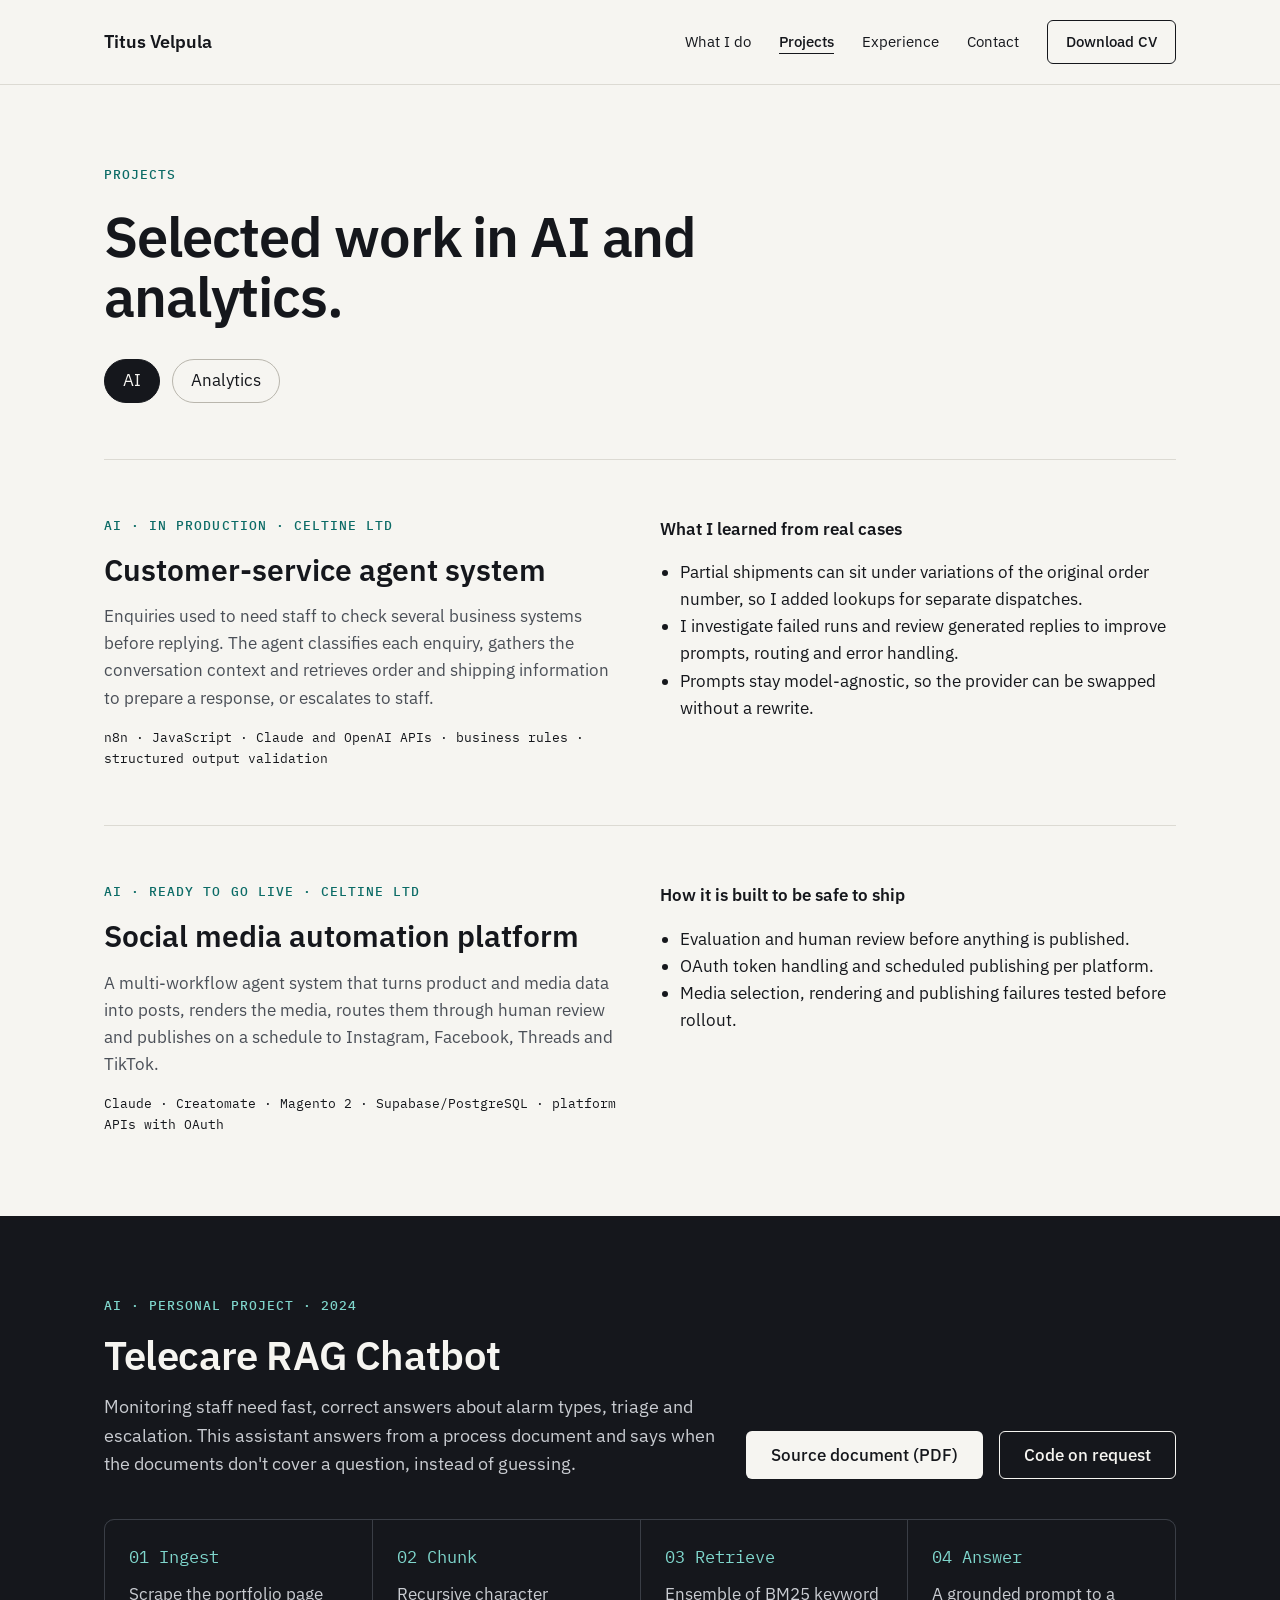
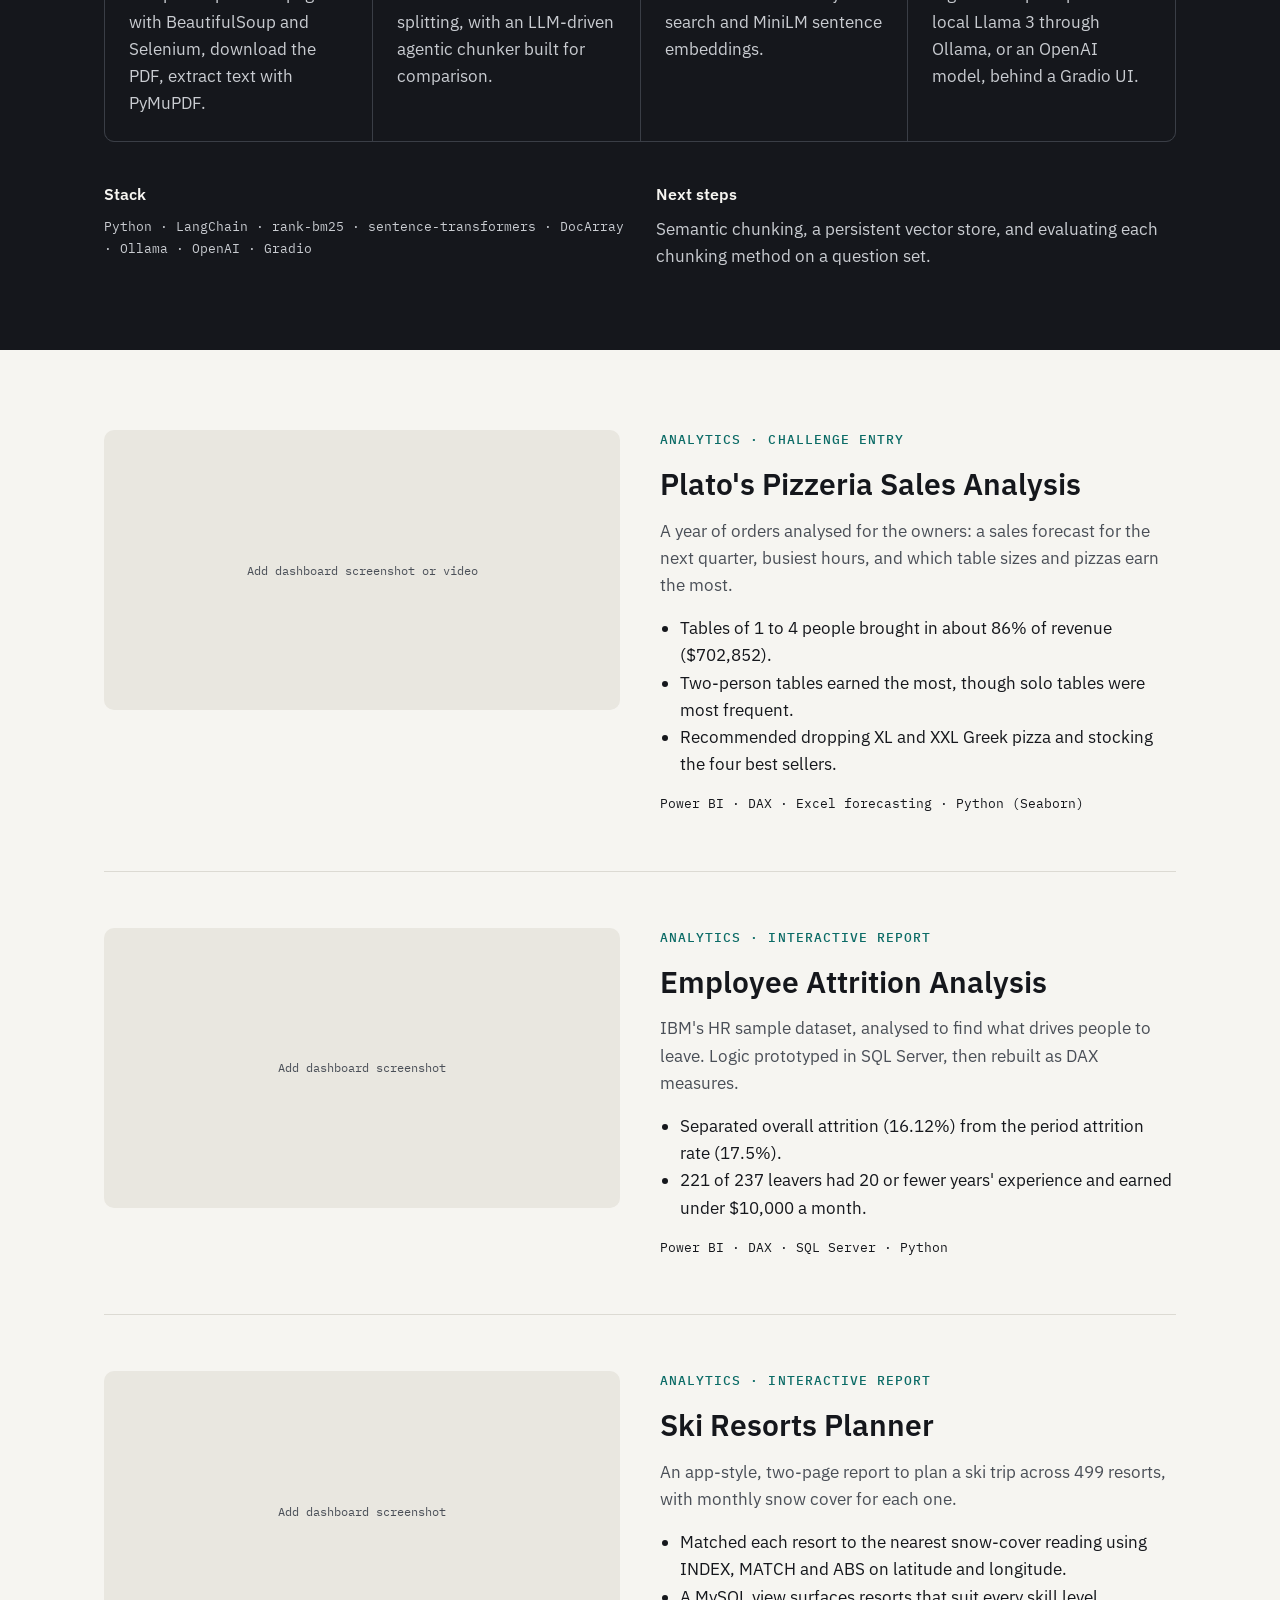
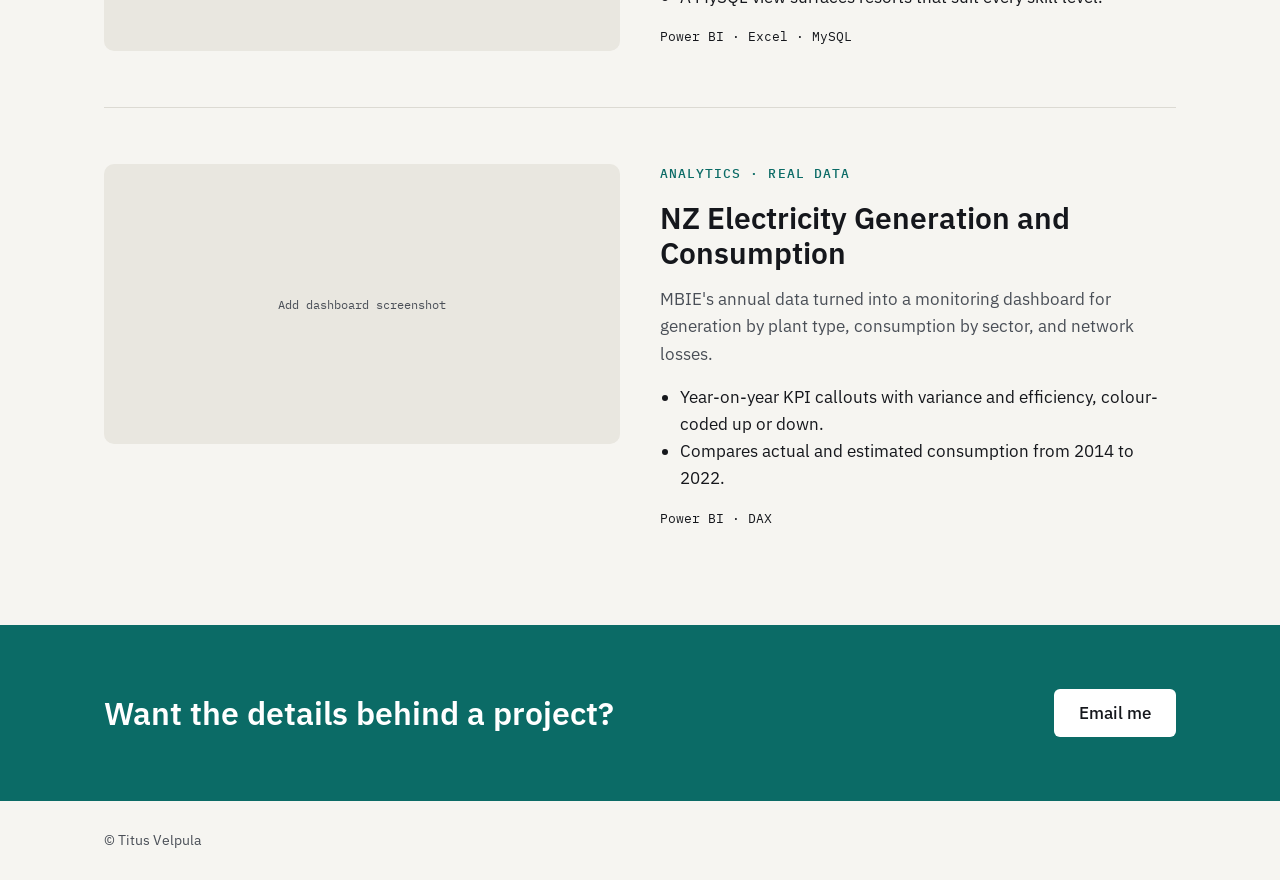
==== projects.html @ a15e0f1b "Initial portfolio site" ====
<!doctype html>
<html lang="en">
<head>
  <meta charset="utf-8">
  <meta name="viewport" content="width=device-width, initial-scale=1">
  <title>Projects | Titus Velpula</title>
  <meta name="description" content="AI agents, automation and analytics projects by Titus Velpula.">
  <link rel="preconnect" href="https://fonts.googleapis.com">
  <link rel="preconnect" href="https://fonts.gstatic.com" crossorigin>
  <link href="https://fonts.googleapis.com/css2?family=IBM+Plex+Mono:wght@400;500&family=IBM+Plex+Sans:wght@400;500;600&display=swap" rel="stylesheet">
  <link rel="stylesheet" href="styles.css">
</head>
<body>

<header class="site-header">
  <nav class="container nav" aria-label="Main">
    <a class="brand" href="index.html">Titus Velpula</a>
    <div class="nav-links">
      <a href="index.html#work">What I do</a>
      <a href="projects.html" aria-current="page">Projects</a>
      <a href="index.html#experience">Experience</a>
      <a href="index.html#contact">Contact</a>
      <a class="btn btn-outline btn-sm" href="assets/Titus_Velpula_CV.pdf">Download CV</a>
    </div>
  </nav>
</header>

<main>

  <section class="container" style="padding-top:80px; padding-bottom:56px">
    <p class="label" style="margin-bottom:20px">Projects</p>
    <h1 style="max-width:820px; font-size:clamp(34px,5vw,56px); line-height:1.08; font-weight:600; letter-spacing:-0.02em">Selected work in AI and analytics.</h1>
    <div class="btn-row" style="margin-top:32px; gap:12px">
      <a class="pill pill-active" href="#ai">AI</a>
      <a class="pill" href="#analytics">Analytics</a>
    </div>
  </section>

  <!-- ===================== AI: PRODUCTION WORK ===================== -->
  <section id="ai" class="container" aria-label="Production AI work" style="padding-bottom:24px">

    <article class="project" aria-labelledby="cs-h">
      <div>
        <p class="label">AI · In production · Celtine Ltd</p>
        <h2 id="cs-h">Customer-service agent system</h2>
        <p class="muted">Enquiries used to need staff to check several business systems before replying. The agent classifies each enquiry, gathers the conversation context and retrieves order and shipping information to prepare a response, or escalates to staff.</p>
        <p class="stack">n8n · JavaScript · Claude and OpenAI APIs · business rules · structured output validation</p>
      </div>
      <div>
        <h3>What I learned from real cases</h3>
        <ul>
          <li>Partial shipments can sit under variations of the original order number, so I added lookups for separate dispatches.</li>
          <li>I investigate failed runs and review generated replies to improve prompts, routing and error handling.</li>
          <li>Prompts stay model-agnostic, so the provider can be swapped without a rewrite.</li>
        </ul>
      </div>
    </article>

    <article class="project" aria-labelledby="sm-h">
      <div>
        <p class="label">AI · Ready to go live · Celtine Ltd</p>
        <h2 id="sm-h">Social media automation platform</h2>
        <p class="muted">A multi-workflow agent system that turns product and media data into posts, renders the media, routes them through human review and publishes on a schedule to Instagram, Facebook, Threads and TikTok.</p>
        <p class="stack">Claude · Creatomate · Magento 2 · Supabase/PostgreSQL · platform APIs with OAuth</p>
      </div>
      <div>
        <h3>How it is built to be safe to ship</h3>
        <ul>
          <li>Evaluation and human review before anything is published.</li>
          <li>OAuth token handling and scheduled publishing per platform.</li>
          <li>Media selection, rendering and publishing failures tested before rollout.</li>
        </ul>
      </div>
    </article>
  </section>

  <!-- ===================== AI: RAG PROJECT ===================== -->
  <article id="rag" class="dark" aria-labelledby="rag-h">
    <div class="container section" style="display:flex; flex-direction:column; gap:40px">
      <div style="display:flex; flex-wrap:wrap; justify-content:space-between; align-items:flex-end; gap:24px">
        <div style="flex:1 1 520px; display:flex; flex-direction:column; gap:16px">
          <p class="label">AI · Personal project · 2024</p>
          <h2 id="rag-h" class="h-feature">Telecare RAG Chatbot</h2>
          <p class="lead on-dark-muted">Monitoring staff need fast, correct answers about alarm types, triage and escalation. This assistant answers from a process document and says when the documents don't cover a question, instead of guessing.</p>
        </div>
        <div class="btn-row">
          <a class="btn btn-light" href="https://44bf2b2e-27cf-4b6c-a091-521d38f78934.filesusr.com/ugd/843874_a19e621e56dc4ee3913376821c4a8ec8.pdf">Source document (PDF)</a>
          <a class="btn btn-outline" style="border-color:var(--bg); color:var(--bg)" href="mailto:titusdinkar@gmail.com?subject=RAG%20chatbot%20code">Code on request</a>
        </div>
      </div>
      <div class="step-grid">
        <div><span class="step-num">01 Ingest</span><span class="on-dark-muted">Scrape the portfolio page with BeautifulSoup and Selenium, download the PDF, extract text with PyMuPDF.</span></div>
        <div><span class="step-num">02 Chunk</span><span class="on-dark-muted">Recursive character splitting, with an LLM-driven agentic chunker built for comparison.</span></div>
        <div><span class="step-num">03 Retrieve</span><span class="on-dark-muted">Ensemble of BM25 keyword search and MiniLM sentence embeddings.</span></div>
        <div><span class="step-num">04 Answer</span><span class="on-dark-muted">A grounded prompt to a local Llama 3 through Ollama, or an OpenAI model, behind a Gradio UI.</span></div>
      </div>
      <div style="display:flex; flex-wrap:wrap; gap:32px">
        <div style="flex:1 1 320px; display:flex; flex-direction:column; gap:8px">
          <h3 style="font-size:16px; font-weight:600">Stack</h3>
          <p class="stack on-dark-muted" style="line-height:1.7">Python · LangChain · rank-bm25 · sentence-transformers · DocArray · Ollama · OpenAI · Gradio</p>
        </div>
        <div style="flex:1 1 320px; display:flex; flex-direction:column; gap:8px">
          <h3 style="font-size:16px; font-weight:600">Next steps</h3>
          <p class="on-dark-muted">Semantic chunking, a persistent vector store, and evaluating each chunking method on a question set.</p>
        </div>
      </div>
    </div>
  </article>

  <!-- ===================== ANALYTICS ===================== -->
  <!-- EDIT: to add a screenshot, replace <div class="shot placeholder">...</div> with
       <img class="shot" src="assets/pizza.png" alt="Pizza sales dashboard">
       To add a report link, uncomment the "View report" line and paste the link. -->
  <section id="analytics" class="container" aria-label="Analytics projects" style="padding-top:24px; padding-bottom:40px">

    <article id="pizza" class="project" style="border-top:0" aria-labelledby="pizza-h">
      <div><div class="shot placeholder">Add dashboard screenshot or video</div></div>
      <div>
        <p class="label">Analytics · Challenge entry</p>
        <h2 id="pizza-h">Plato's Pizzeria Sales Analysis</h2>
        <p class="muted">A year of orders analysed for the owners: a sales forecast for the next quarter, busiest hours, and which table sizes and pizzas earn the most.</p>
        <ul>
          <li>Tables of 1 to 4 people brought in about 86% of revenue ($702,852).</li>
          <li>Two-person tables earned the most, though solo tables were most frequent.</li>
          <li>Recommended dropping XL and XXL Greek pizza and stocking the four best sellers.</li>
        </ul>
        <p class="stack">Power BI · DAX · Excel forecasting · Python (Seaborn)</p>
        <!-- <a href="PASTE-REPORT-LINK" style="font-weight:500">View report</a> -->
      </div>
    </article>

    <article id="attrition" class="project" aria-labelledby="hr-h">
      <div><div class="shot placeholder">Add dashboard screenshot</div></div>
      <div>
        <p class="label">Analytics · Interactive report</p>
        <h2 id="hr-h">Employee Attrition Analysis</h2>
        <p class="muted">IBM's HR sample dataset, analysed to find what drives people to leave. Logic prototyped in SQL Server, then rebuilt as DAX measures.</p>
        <ul>
          <li>Separated overall attrition (16.12%) from the period attrition rate (17.5%).</li>
          <li>221 of 237 leavers had 20 or fewer years' experience and earned under $10,000 a month.</li>
        </ul>
        <p class="stack">Power BI · DAX · SQL Server · Python</p>
        <!-- <a href="PASTE-REPORT-LINK" style="font-weight:500">View report</a> -->
      </div>
    </article>

    <article id="ski" class="project" aria-labelledby="ski-h">
      <div><div class="shot placeholder">Add dashboard screenshot</div></div>
      <div>
        <p class="label">Analytics · Interactive report</p>
        <h2 id="ski-h">Ski Resorts Planner</h2>
        <p class="muted">An app-style, two-page report to plan a ski trip across 499 resorts, with monthly snow cover for each one.</p>
        <ul>
          <li>Matched each resort to the nearest snow-cover reading using INDEX, MATCH and ABS on latitude and longitude.</li>
          <li>A MySQL view surfaces resorts that suit every skill level.</li>
        </ul>
        <p class="stack">Power BI · Excel · MySQL</p>
        <!-- <a href="PASTE-REPORT-LINK" style="font-weight:500">View report</a> -->
      </div>
    </article>

    <article id="electricity" class="project" aria-labelledby="elec-h">
      <div><div class="shot placeholder">Add dashboard screenshot</div></div>
      <div>
        <p class="label">Analytics · Real data</p>
        <h2 id="elec-h">NZ Electricity Generation and Consumption</h2>
        <p class="muted">MBIE's annual data turned into a monitoring dashboard for generation by plant type, consumption by sector, and network losses.</p>
        <ul>
          <li>Year-on-year KPI callouts with variance and efficiency, colour-coded up or down.</li>
          <li>Compares actual and estimated consumption from 2014 to 2022.</li>
        </ul>
        <p class="stack">Power BI · DAX</p>
        <!-- <a href="PASTE-REPORT-LINK" style="font-weight:500">View report</a> -->
      </div>
    </article>
  </section>

  <section class="accent-band" aria-labelledby="cta-h">
    <div class="container" style="padding-top:64px; padding-bottom:64px; display:flex; flex-wrap:wrap; align-items:center; justify-content:space-between; gap:24px">
      <h2 id="cta-h" style="font-size:32px; font-weight:600; line-height:1.2">Want the details behind a project?</h2>
      <a class="btn" style="background:#FFFFFF; color:var(--ink)" href="mailto:titusdinkar@gmail.com">Email me</a>
    </div>
  </section>

</main>

<footer class="container site-footer">© Titus Velpula</footer>

</body>
</html>
---- styles.css ----
/* ==========================================================
   Site styles. Change colours and fonts here and every page
   picks them up.
   ========================================================== */
:root {
  --bg: #F6F5F1;          /* page background */
  --ink: #15171C;         /* main text, dark band */
  --muted: #4A4F57;       /* secondary text */
  --line: #DCDAD3;        /* dividers and borders */
  --soft: #E9E7E0;        /* image placeholders */
  --card: #FFFFFF;        /* card background */
  --accent: #0B6B66;      /* labels, links, contact band */
  --accent-hover: #084D49;
  --on-dark-muted: #C9CCD1;
  --on-dark-line: #3A3E46;
  --on-dark-accent: #7FD6CC;
  --sans: 'IBM Plex Sans', system-ui, sans-serif;
  --mono: 'IBM Plex Mono', ui-monospace, monospace;
}

*, *::before, *::after { box-sizing: border-box; }
html { scroll-behavior: smooth; }
body {
  margin: 0;
  background: var(--bg);
  color: var(--ink);
  font-family: var(--sans);
  font-size: 17px;
  line-height: 1.6;
  -webkit-font-smoothing: antialiased;
}
img { max-width: 100%; display: block; }
a { color: var(--accent); }
a:hover { color: var(--accent-hover); }
h1, h2, h3, p, ul { margin: 0; }
:focus-visible { outline: 3px solid var(--accent); outline-offset: 3px; }

.container { max-width: 1120px; margin: 0 auto; padding: 0 24px; }
.section { padding-top: 80px; padding-bottom: 80px; }
.border-top { border-top: 1px solid var(--line); }

/* ---------- Small text styles ---------- */
.label {
  font-family: var(--mono);
  font-size: 13px;
  font-weight: 500;
  letter-spacing: 0.08em;
  text-transform: uppercase;
  color: var(--accent);
}
.label-muted { color: var(--muted); }
.stack { font-family: var(--mono); font-size: 13px; }
.muted { color: var(--muted); }

/* ---------- Header ---------- */
.site-header { border-bottom: 1px solid var(--line); }
.nav {
  display: flex; flex-wrap: wrap; align-items: center;
  justify-content: space-between; gap: 16px;
  padding-top: 20px; padding-bottom: 20px;
}
.brand { font-weight: 600; font-size: 18px; color: var(--ink); text-decoration: none; }
.nav-links { display: flex; flex-wrap: wrap; align-items: center; gap: 8px 28px; font-size: 15px; }
.nav-links a { color: var(--ink); text-decoration: none; }
.nav-links a:hover { text-decoration: underline; text-underline-offset: 6px; }
.nav-links a[aria-current="page"] { text-decoration: underline; text-underline-offset: 6px; font-weight: 500; }

/* ---------- Buttons ---------- */
.btn {
  display: inline-flex; align-items: center; min-height: 48px;
  padding: 0 24px; border-radius: 6px; font-weight: 500;
  text-decoration: none; border: 1.5px solid transparent;
}
.btn-sm { min-height: 44px; padding: 0 18px; }
.btn-dark { background: var(--ink); color: var(--bg); }
.btn-dark:hover { background: #2B2E35; color: var(--bg); }
.btn-outline { border-color: var(--ink); color: var(--ink); }
.btn-outline:hover { background: var(--ink); color: var(--bg); }
.btn-light { background: var(--bg); color: var(--ink); }
.btn-light:hover { background: #FFFFFF; color: var(--ink); }
.btn-row { display: flex; flex-wrap: wrap; gap: 16px; }

/* ---------- Hero ---------- */
.hero { padding: 96px 0 88px; }
.hero .label { margin-bottom: 24px; }
.hero h1 {
  max-width: 880px; font-size: clamp(38px, 6vw, 68px);
  line-height: 1.05; font-weight: 600; letter-spacing: -0.02em;
}
.hero-sub { margin-top: 28px; max-width: 680px; font-size: 20px; line-height: 1.55; color: var(--muted); }
.hero .btn-row { margin-top: 40px; }

/* ---------- Grids and cards ---------- */
.grid { display: grid; grid-template-columns: repeat(auto-fit, minmax(240px, 1fr)); gap: 24px; }
.grid-wide { grid-template-columns: repeat(auto-fit, minmax(260px, 1fr)); }
.grid-loose { gap: 40px 32px; }
.section-head {
  display: flex; flex-wrap: wrap; align-items: baseline;
  justify-content: space-between; gap: 16px; margin-bottom: 40px;
}
.h-section { font-size: 32px; font-weight: 600; letter-spacing: -0.01em; }
.card {
  background: var(--card); border: 1px solid var(--line); border-radius: 10px;
  padding: 24px; display: flex; flex-direction: column; gap: 10px;
}
.card h3 { font-size: 19px; font-weight: 600; }
.skill { display: flex; flex-direction: column; gap: 12px; }
.skill h3 { font-size: 20px; font-weight: 600; }

.project-card {
  display: flex; flex-direction: column; background: var(--card);
  border: 1px solid var(--line); border-radius: 10px; overflow: hidden;
  color: var(--ink); text-decoration: none;
}
.project-card:hover { border-color: var(--ink); color: var(--ink); }
.project-card .body { padding: 20px; display: flex; flex-direction: column; gap: 8px; }
.project-card h3 { font-size: 18px; font-weight: 600; }
.project-card p { font-size: 15px; line-height: 1.5; }

/* Grey box shown until you add a screenshot */
.placeholder {
  background: var(--soft); display: flex; align-items: center; justify-content: center;
  font-family: var(--mono); font-size: 12px; color: var(--muted); text-align: center; padding: 12px;
}
.thumb { height: 150px; width: 100%; object-fit: cover; }
.shot { height: 280px; border-radius: 10px; width: 100%; object-fit: cover; }

/* ---------- Dark band ---------- */
.dark { background: var(--ink); color: var(--bg); }
.dark .label { color: var(--on-dark-accent); }
.dark .on-dark-muted { color: var(--on-dark-muted); }
.dark a.link-accent { color: var(--on-dark-accent); }
.split { display: flex; flex-wrap: wrap; gap: 48px; align-items: center; }
.split > * { min-width: 0; }
.split-text { flex: 1 1 420px; display: flex; flex-direction: column; gap: 20px; }
.split-panel { flex: 1 1 380px; }
.h-feature { font-size: 40px; line-height: 1.1; font-weight: 600; letter-spacing: -0.01em; }
.lead { font-size: 18px; line-height: 1.6; }

.steps { border: 1px solid var(--on-dark-line); border-radius: 10px; overflow: hidden; }
.steps-title { padding: 14px 20px; border-bottom: 1px solid var(--on-dark-line); font-family: var(--mono); font-size: 13px; color: #9EA3AB; }
.step { padding: 16px 20px; border-bottom: 1px solid var(--on-dark-line); display: flex; gap: 16px; }
.step:last-child { border-bottom: 0; }
.step-num { font-family: var(--mono); color: var(--on-dark-accent); }

.step-grid {
  display: grid; grid-template-columns: repeat(auto-fit, minmax(220px, 1fr));
  gap: 1px; background: var(--on-dark-line); border: 1px solid var(--on-dark-line);
  border-radius: 10px; overflow: hidden;
}
.step-grid > div { background: var(--ink); padding: 24px; display: flex; flex-direction: column; gap: 10px; }

/* ---------- Experience ---------- */
.exp-layout { display: flex; flex-wrap: wrap; gap: 48px; }
.exp-layout > h2 { flex: 1 1 220px; }
.exp-list { flex: 999 1 560px; min-width: 0; display: flex; flex-direction: column; }
.job {
  display: flex; flex-wrap: wrap; justify-content: space-between;
  gap: 8px 24px; padding: 24px 0; border-top: 1px solid var(--line);
}
.job-main { flex: 1 1 360px; display: flex; flex-direction: column; gap: 6px; }
.job h3 { font-size: 19px; font-weight: 600; }
.job ul { margin-top: 6px; padding-left: 20px; }
.dates { font-family: var(--mono); font-size: 14px; color: var(--muted); }
.edu { padding-top: 24px; border-top: 1px solid var(--line); gap: 16px; }
.edu > div { display: flex; flex-direction: column; gap: 4px; }
.edu .label { font-size: 12px; color: var(--muted); }

/* ---------- Project write-ups ---------- */
.project { display: flex; flex-wrap: wrap; gap: 40px; padding: 56px 0; border-top: 1px solid var(--line); }
.project > div { flex: 1 1 400px; min-width: 0; display: flex; flex-direction: column; gap: 16px; }
.project h2 { font-size: 30px; font-weight: 600; line-height: 1.15; }
.project h3 { font-size: 17px; font-weight: 600; }
.project ul { padding-left: 20px; }
.pill {
  display: inline-flex; align-items: center; min-height: 44px; padding: 0 18px;
  border-radius: 999px; border: 1px solid #B9B6AD; color: var(--ink); text-decoration: none;
}
.pill-active { background: var(--ink); border-color: var(--ink); color: var(--bg); }
.pill:hover { border-color: var(--ink); color: var(--ink); }
.pill-active:hover { color: var(--bg); }

/* ---------- Contact band and footer ---------- */
.accent-band { background: var(--accent); color: #FFFFFF; }
.accent-band a { color: #FFFFFF; font-weight: 500; }
.contact { display: flex; flex-wrap: wrap; align-items: flex-end; justify-content: space-between; gap: 32px; }
.contact h2 { font-size: 44px; line-height: 1.1; font-weight: 600; letter-spacing: -0.01em; }
.contact-links { display: flex; flex-direction: column; gap: 12px; font-size: 17px; }
.site-footer { padding: 28px 24px; font-size: 14px; color: var(--muted); }

@media (max-width: 600px) {
  .section { padding-top: 56px; padding-bottom: 56px; }
  .hero { padding: 64px 0 56px; }
  .hero-sub, .lead { font-size: 17px; }
  .h-feature { font-size: 32px; }
  .contact h2 { font-size: 34px; }
  .h-section { font-size: 28px; }
  .project h2 { font-size: 26px; }
}
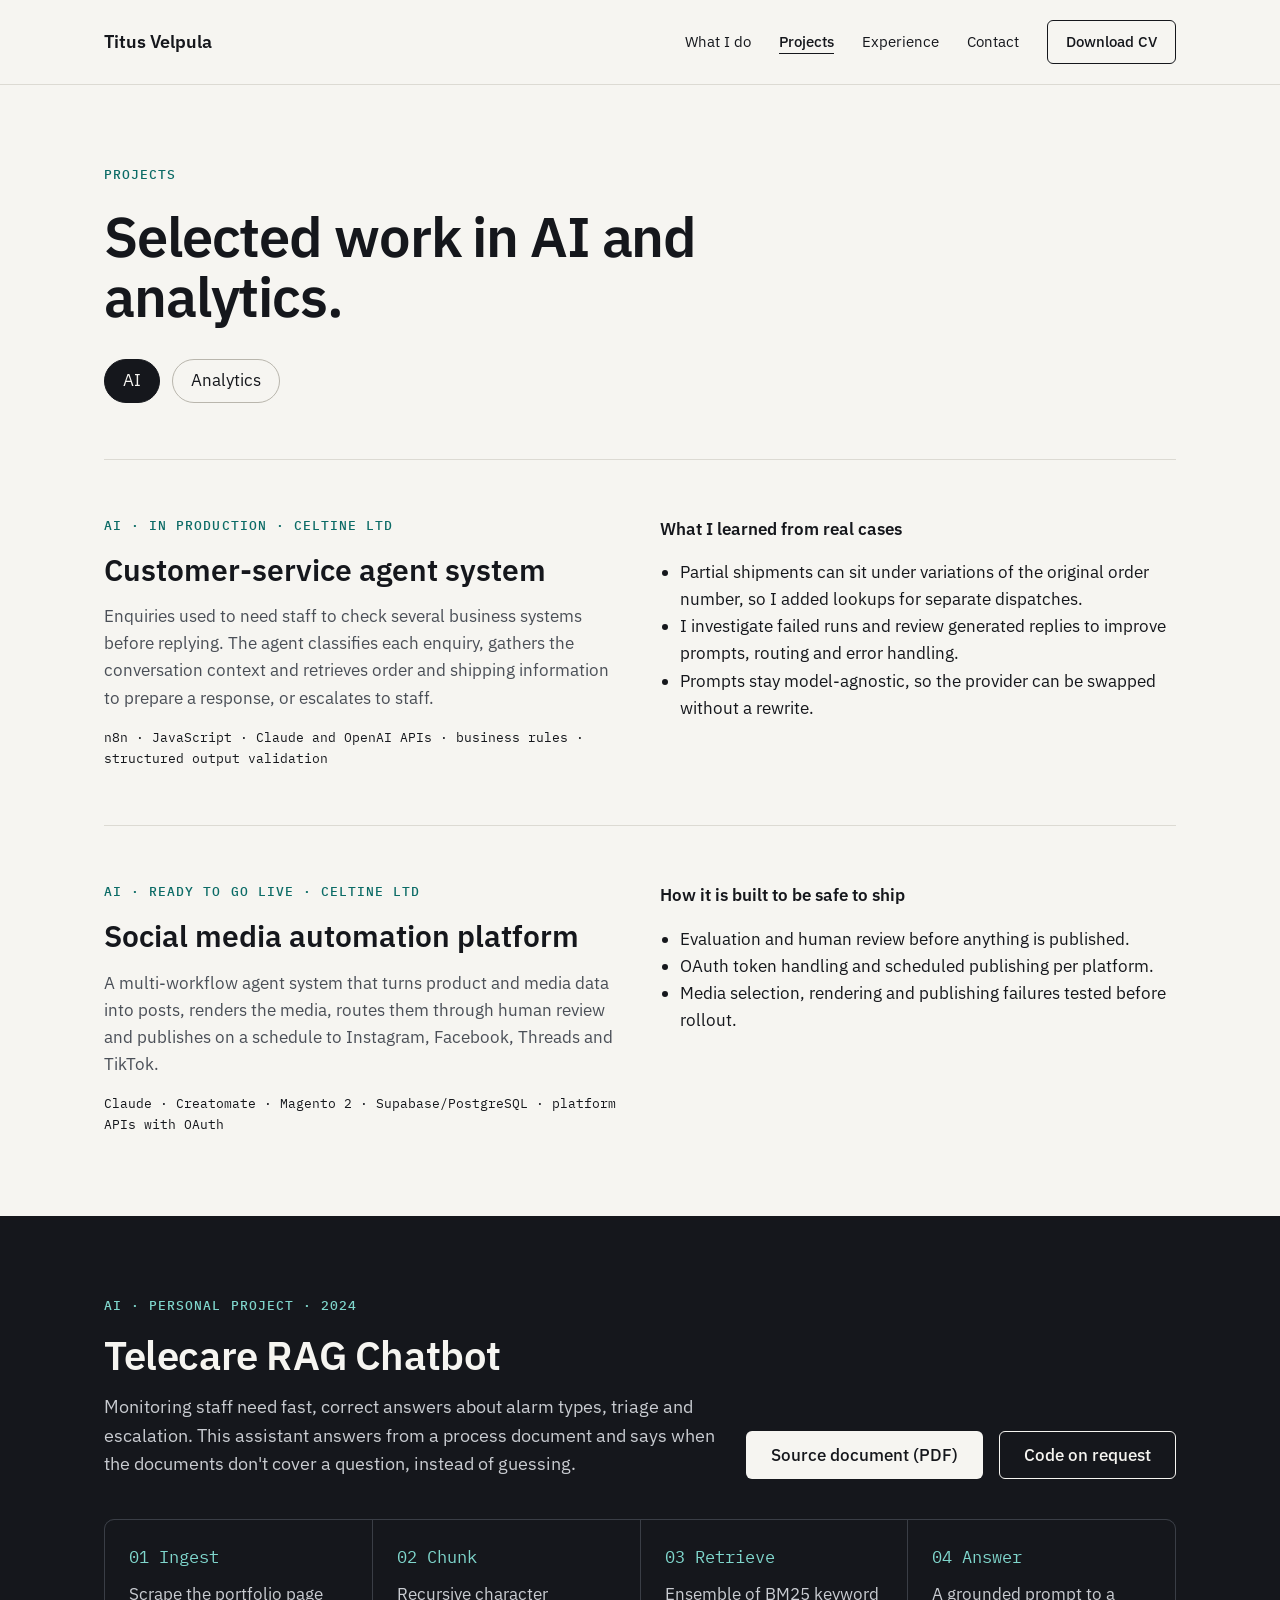
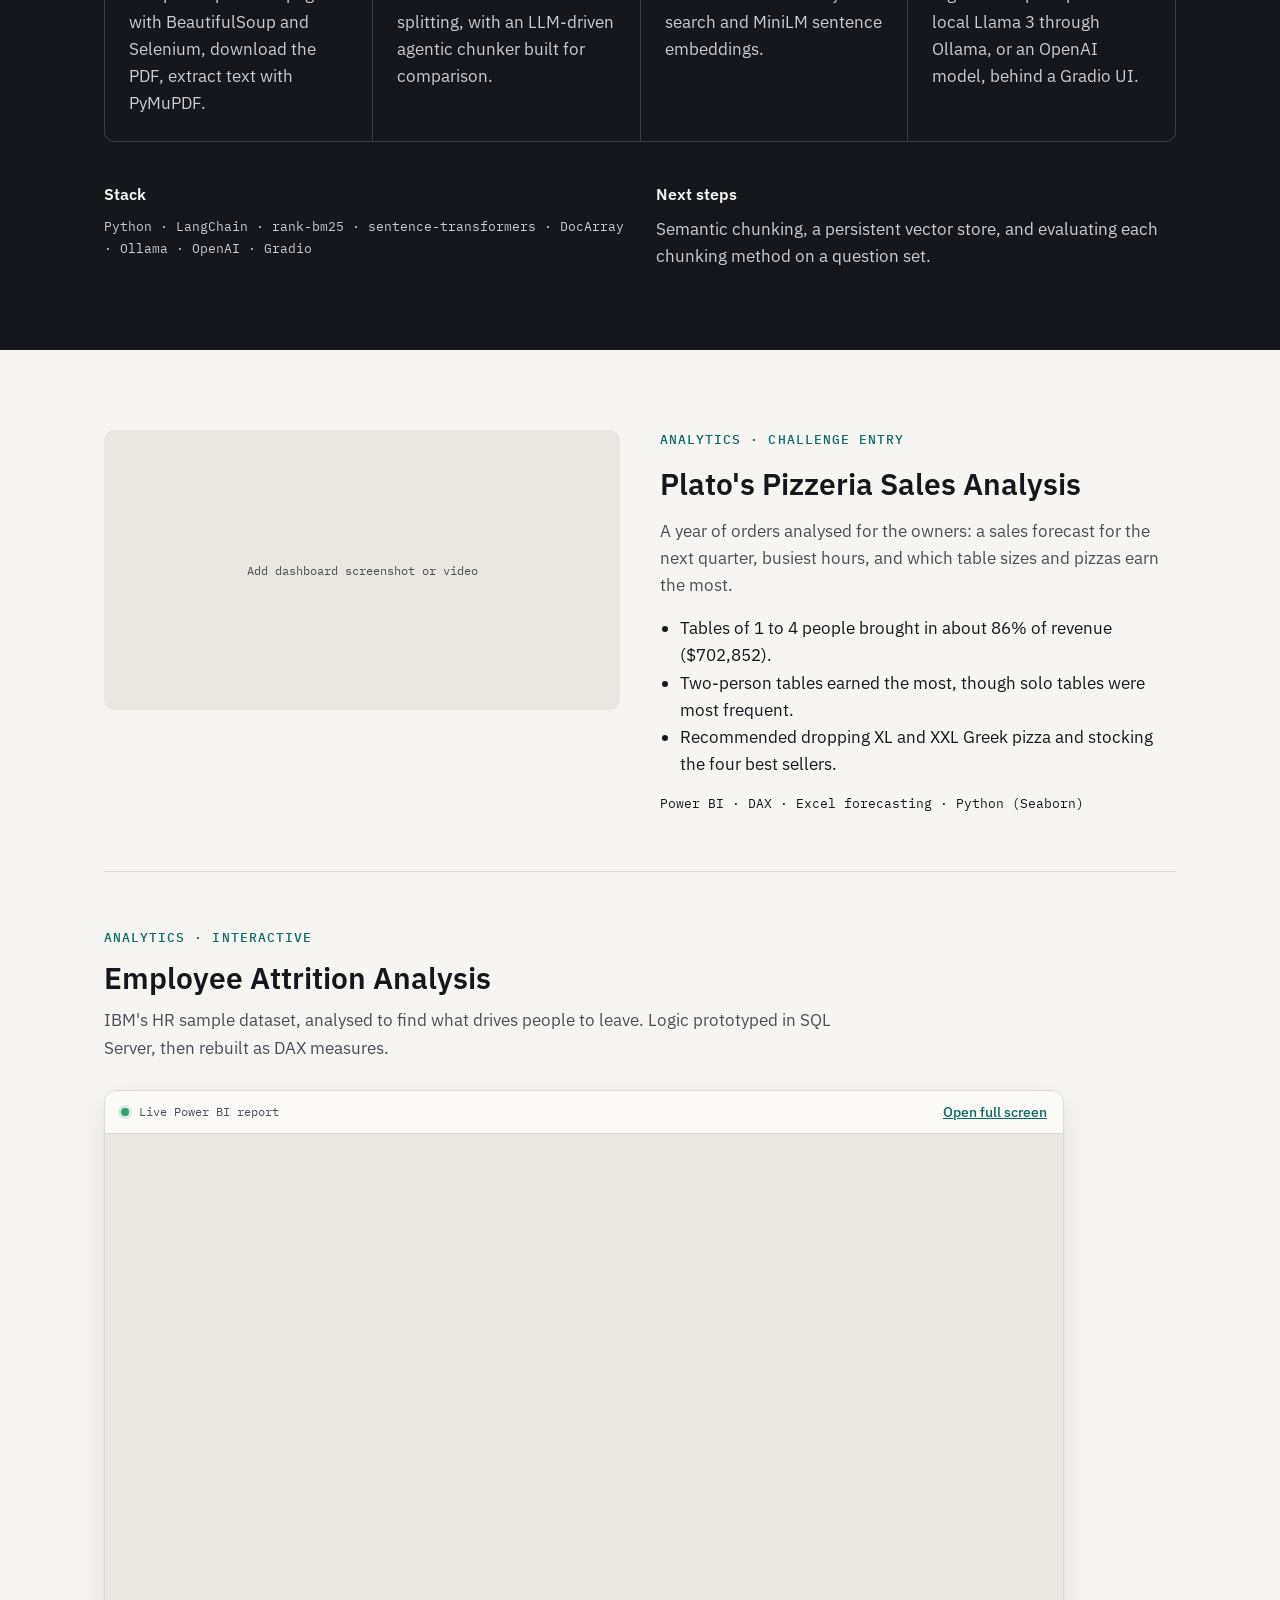
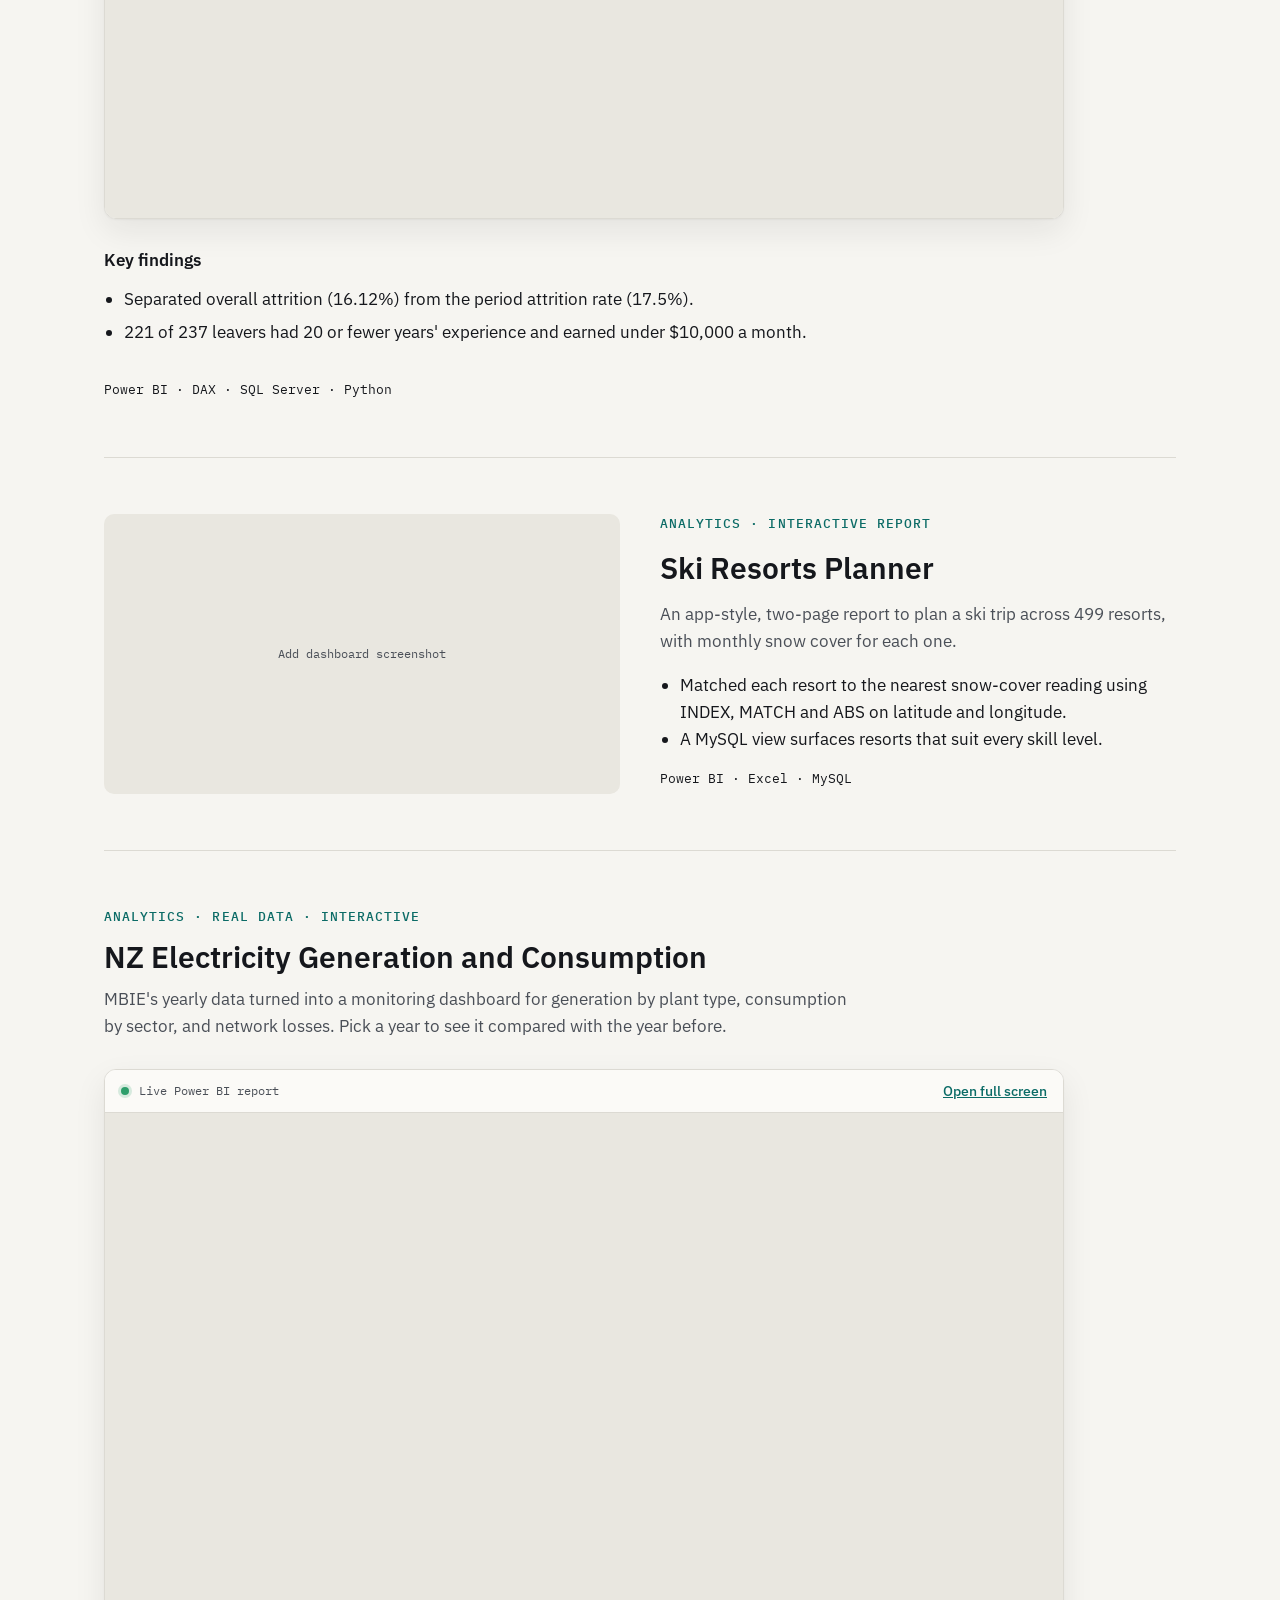
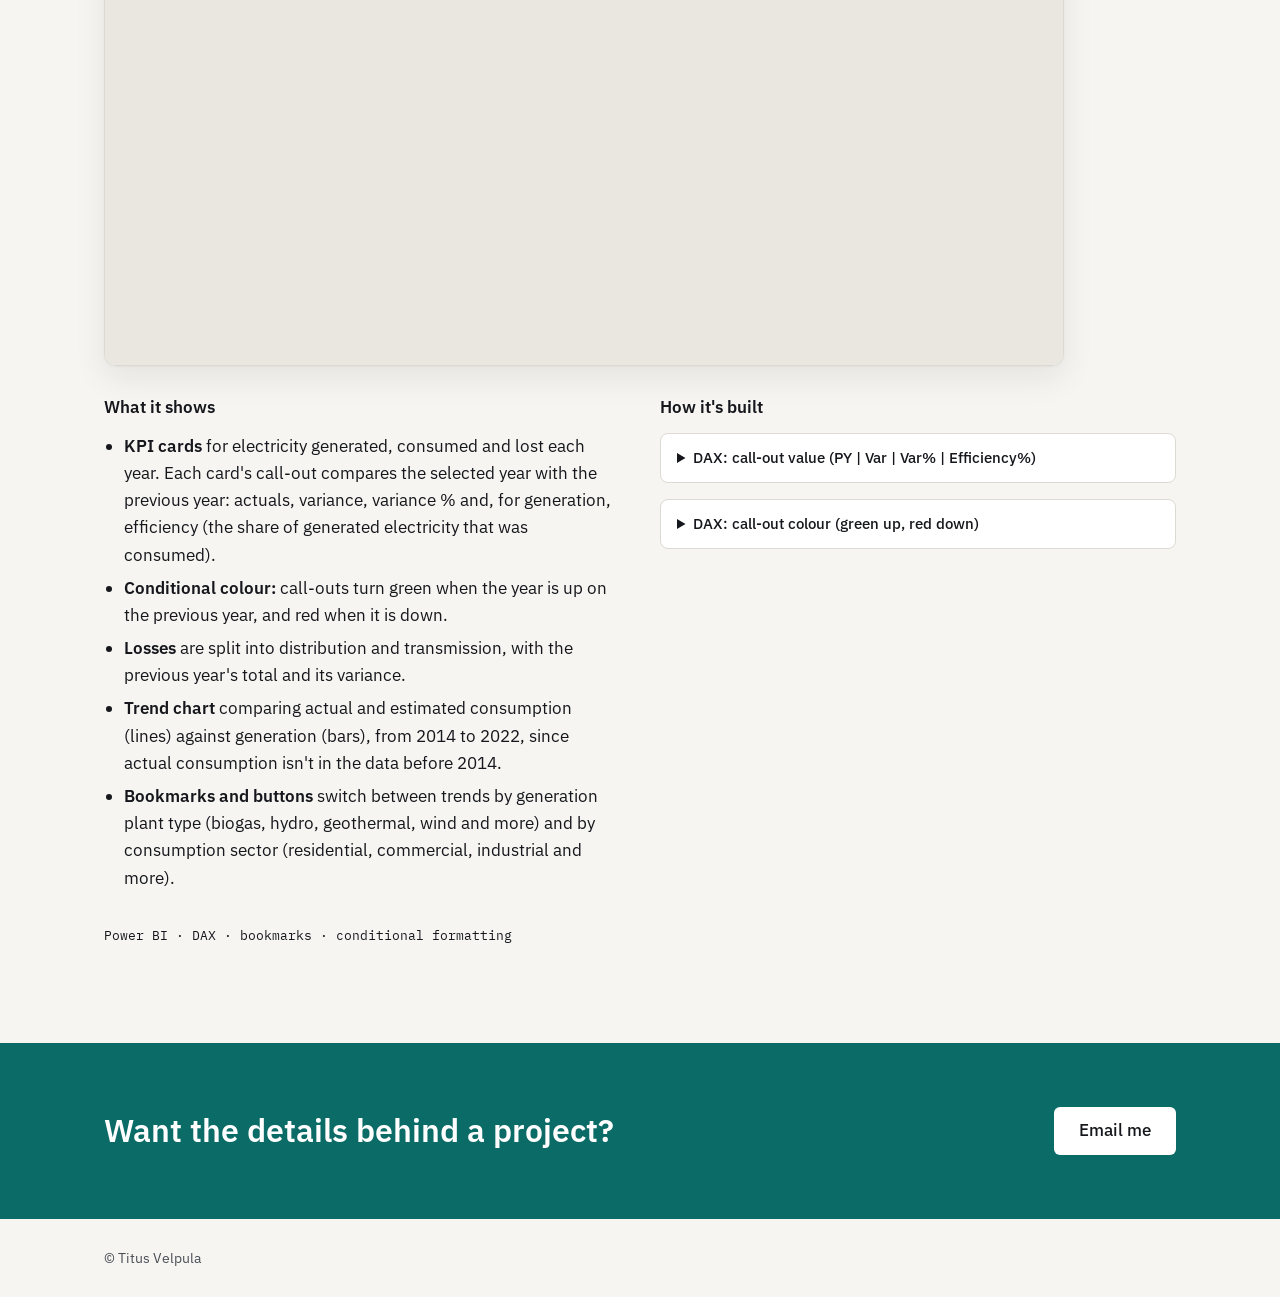
==== commit 68b9dc59: "Embed live electricity dashboard" ====
--- a/projects.html
+++ b/projects.html
@@ -129,18 +129,35 @@
       </div>
     </article>
 
-    <article id="attrition" class="project" aria-labelledby="hr-h">
-      <div><div class="shot placeholder">Add dashboard screenshot</div></div>
-      <div>
-        <p class="label">Analytics · Interactive report</p>
+    <article id="attrition" class="project-live" aria-labelledby="hr-h">
+      <div class="live-head">
+        <p class="label">Analytics · Interactive</p>
         <h2 id="hr-h">Employee Attrition Analysis</h2>
         <p class="muted">IBM's HR sample dataset, analysed to find what drives people to leave. Logic prototyped in SQL Server, then rebuilt as DAX measures.</p>
-        <ul>
-          <li>Separated overall attrition (16.12%) from the period attrition rate (17.5%).</li>
-          <li>221 of 237 leavers had 20 or fewer years' experience and earned under $10,000 a month.</li>
-        </ul>
-        <p class="stack">Power BI · DAX · SQL Server · Python</p>
-        <!-- <a href="PASTE-REPORT-LINK" style="font-weight:500">View report</a> -->
+      </div>
+
+      <div class="embed">
+        <div class="embed-bar">
+          <span class="embed-dot" aria-hidden="true"></span>
+          <span>Live Power BI report</span>
+          <a href="https://app.powerbi.com/view?r=eyJrIjoiYzljOGYwOTYtNDM2Yy00MzIwLWIzOWYtMWFjMzM3MjczYWNkIiwidCI6IjA2OGJkYmZkLWZjN2QtNDEyYS04OWFiLTNiNmY1OWVkMmQ4MSJ9&amp;pageName=ReportSection2e98980d72b06ca10860">Open full screen</a>
+        </div>
+        <div class="embed-frame" style="aspect-ratio: 930 / 663.5">
+          <iframe title="Employee attrition dashboard"
+            src="https://app.powerbi.com/view?r=eyJrIjoiYzljOGYwOTYtNDM2Yy00MzIwLWIzOWYtMWFjMzM3MjczYWNkIiwidCI6IjA2OGJkYmZkLWZjN2QtNDEyYS04OWFiLTNiNmY1OWVkMmQ4MSJ9&amp;pageName=ReportSection2e98980d72b06ca10860"
+            loading="lazy" allowfullscreen></iframe>
+        </div>
+      </div>
+
+      <div class="live-notes">
+        <div>
+          <h3>Key findings</h3>
+          <ul>
+            <li>Separated overall attrition (16.12%) from the period attrition rate (17.5%).</li>
+            <li>221 of 237 leavers had 20 or fewer years' experience and earned under $10,000 a month.</li>
+          </ul>
+          <p class="stack" style="margin-top:16px">Power BI · DAX · SQL Server · Python</p>
+        </div>
       </div>
     </article>
 
@@ -159,18 +176,78 @@
       </div>
     </article>
 
-    <article id="electricity" class="project" aria-labelledby="elec-h">
-      <div><div class="shot placeholder">Add dashboard screenshot</div></div>
-      <div>
-        <p class="label">Analytics · Real data</p>
+    <!-- A project with a live Power BI dashboard. To embed another report, copy this
+         whole <article> and change the text and the iframe's src link. -->
+    <article id="electricity" class="project-live" aria-labelledby="elec-h">
+      <div class="live-head">
+        <p class="label">Analytics · Real data · Interactive</p>
         <h2 id="elec-h">NZ Electricity Generation and Consumption</h2>
-        <p class="muted">MBIE's annual data turned into a monitoring dashboard for generation by plant type, consumption by sector, and network losses.</p>
-        <ul>
-          <li>Year-on-year KPI callouts with variance and efficiency, colour-coded up or down.</li>
-          <li>Compares actual and estimated consumption from 2014 to 2022.</li>
-        </ul>
-        <p class="stack">Power BI · DAX</p>
-        <!-- <a href="PASTE-REPORT-LINK" style="font-weight:500">View report</a> -->
+        <p class="muted">MBIE's yearly data turned into a monitoring dashboard for generation by plant type, consumption by sector, and network losses. Pick a year to see it compared with the year before.</p>
+      </div>
+
+      <div class="embed">
+        <div class="embed-bar">
+          <span class="embed-dot" aria-hidden="true"></span>
+          <span>Live Power BI report</span>
+          <a href="https://app.powerbi.com/view?r=eyJrIjoiYmI5NzdmODUtMDYyZS00NGNiLTk3OWItMjI4NDczMGIyNTM4IiwidCI6IjA2OGJkYmZkLWZjN2QtNDEyYS04OWFiLTNiNmY1OWVkMmQ4MSJ9">Open full screen</a>
+        </div>
+        <div class="embed-frame" style="aspect-ratio: 9 / 8">
+          <iframe title="NZ electricity generation and consumption dashboard"
+            src="https://app.powerbi.com/view?r=eyJrIjoiYmI5NzdmODUtMDYyZS00NGNiLTk3OWItMjI4NDczMGIyNTM4IiwidCI6IjA2OGJkYmZkLWZjN2QtNDEyYS04OWFiLTNiNmY1OWVkMmQ4MSJ9"
+            loading="lazy" allowfullscreen></iframe>
+        </div>
+      </div>
+
+      <div class="live-notes">
+        <div>
+          <h3>What it shows</h3>
+          <ul>
+            <li><b>KPI cards</b> for electricity generated, consumed and lost each year. Each card's call-out compares the selected year with the previous year: actuals, variance, variance % and, for generation, efficiency (the share of generated electricity that was consumed).</li>
+            <li><b>Conditional colour:</b> call-outs turn green when the year is up on the previous year, and red when it is down.</li>
+            <li><b>Losses</b> are split into distribution and transmission, with the previous year's total and its variance.</li>
+            <li><b>Trend chart</b> comparing actual and estimated consumption (lines) against generation (bars), from 2014 to 2022, since actual consumption isn't in the data before 2014.</li>
+            <li><b>Bookmarks and buttons</b> switch between trends by generation plant type (biogas, hydro, geothermal, wind and more) and by consumption sector (residential, commercial, industrial and more).</li>
+          </ul>
+          <p class="stack" style="margin-top:16px">Power BI · DAX · bookmarks · conditional formatting</p>
+        </div>
+        <div>
+          <h3>How it's built</h3>
+          <details>
+            <summary>DAX: call-out value (PY | Var | Var% | Efficiency%)</summary>
+<pre><code>PY Actuals | Var | Var% | Efficiency% (CY vs PY) =
+VAR PY = [Electricity Generated PY]
+VAR var_varie = [Electricity Varience]
+VAR var_perc = [Electricity Variance %]
+VAR var_effic = [Energy Efficiency]
+VAR symbol_pos = "↑"
+VAR symbol_neg = "↓"
+VAR Result =
+    SWITCH(TRUE(), var_varie &gt;= 0, symbol_pos, symbol_neg)
+    &amp; " " &amp;
+    IF(
+        ISBLANK(var_varie),
+        FORMAT(var_varie, "+#,0;-#,0;0"),
+        FORMAT(PY, "#,0") &amp; " | " &amp;
+        FORMAT(var_varie, "+#,0;-#,0;0") &amp; " | " &amp;
+        FORMAT(var_perc, "+0.0%;-0.0%;0%") &amp; " | " &amp;
+        FORMAT(var_effic, "#,0%")
+    )
+RETURN
+    Result</code></pre>
+          </details>
+          <details>
+            <summary>DAX: call-out colour (green up, red down)</summary>
+<pre><code>001. Electricity Generated KPI color (fx) =
+VAR var_nominal = [Electricity Varience]
+VAR result =
+    SWITCH(TRUE(),
+        var_nominal &gt;= 0, "#358686",
+        "#B24A4A"
+    )
+RETURN
+    result</code></pre>
+          </details>
+        </div>
       </div>
     </article>
   </section>
--- a/styles.css
+++ b/styles.css
@@ -162,9 +162,6 @@
 .job h3 { font-size: 19px; font-weight: 600; }
 .job ul { margin-top: 6px; padding-left: 20px; }
 .dates { font-family: var(--mono); font-size: 14px; color: var(--muted); }
-.edu { padding-top: 24px; border-top: 1px solid var(--line); gap: 16px; }
-.edu > div { display: flex; flex-direction: column; gap: 4px; }
-.edu .label { font-size: 12px; color: var(--muted); }
 
 /* ---------- Project write-ups ---------- */
 .project { display: flex; flex-wrap: wrap; gap: 40px; padding: 56px 0; border-top: 1px solid var(--line); }
@@ -180,6 +177,45 @@
 .pill:hover { border-color: var(--ink); color: var(--ink); }
 .pill-active:hover { color: var(--bg); }
 
+/* ---------- Live dashboard projects ---------- */
+.project-live { padding: 56px 0; border-top: 1px solid var(--line); display: flex; flex-direction: column; gap: 28px; }
+.live-head { max-width: 760px; display: flex; flex-direction: column; gap: 12px; }
+.live-head h2 { font-size: 30px; font-weight: 600; line-height: 1.15; }
+
+.embed {
+  max-width: 960px; width: 100%;
+  border: 1px solid var(--line); border-radius: 12px; overflow: hidden;
+  background: var(--card); box-shadow: 0 1px 2px rgba(21, 23, 28, 0.04), 0 12px 32px rgba(21, 23, 28, 0.08);
+}
+.embed-bar {
+  display: flex; align-items: center; gap: 10px; flex-wrap: wrap;
+  padding: 10px 16px; border-bottom: 1px solid var(--line);
+  font-family: var(--mono); font-size: 12px; color: var(--muted); background: #FBFAF7;
+}
+.embed-bar a { margin-left: auto; font-family: var(--sans); font-size: 14px; font-weight: 500; }
+.embed-dot { width: 8px; height: 8px; border-radius: 50%; background: #2E9E6B; box-shadow: 0 0 0 3px rgba(46, 158, 107, 0.18); }
+.embed-frame { width: 100%; background: var(--soft); }
+.embed-frame iframe { display: block; width: 100%; height: 100%; border: 0; }
+
+.live-notes { display: flex; flex-wrap: wrap; gap: 40px; }
+.live-notes > div { flex: 1 1 400px; min-width: 0; display: flex; flex-direction: column; gap: 12px; }
+.live-notes h3 { font-size: 17px; font-weight: 600; }
+.live-notes ul { padding-left: 20px; }
+.live-notes li { margin-bottom: 6px; }
+.live-notes b { font-weight: 600; }
+
+details { border: 1px solid var(--line); border-radius: 8px; background: var(--card); }
+details + details { margin-top: 4px; }
+summary {
+  cursor: pointer; padding: 12px 16px; font-size: 15px; font-weight: 500;
+  list-style-position: inside; min-height: 44px;
+}
+summary:hover { color: var(--accent); }
+details pre {
+  margin: 0; padding: 16px; overflow-x: auto; background: var(--ink); color: #E6E8EB;
+  border-radius: 0 0 8px 8px; font-family: var(--mono); font-size: 13px; line-height: 1.6;
+}
+
 /* ---------- Contact band and footer ---------- */
 .accent-band { background: var(--accent); color: #FFFFFF; }
 .accent-band a { color: #FFFFFF; font-weight: 500; }
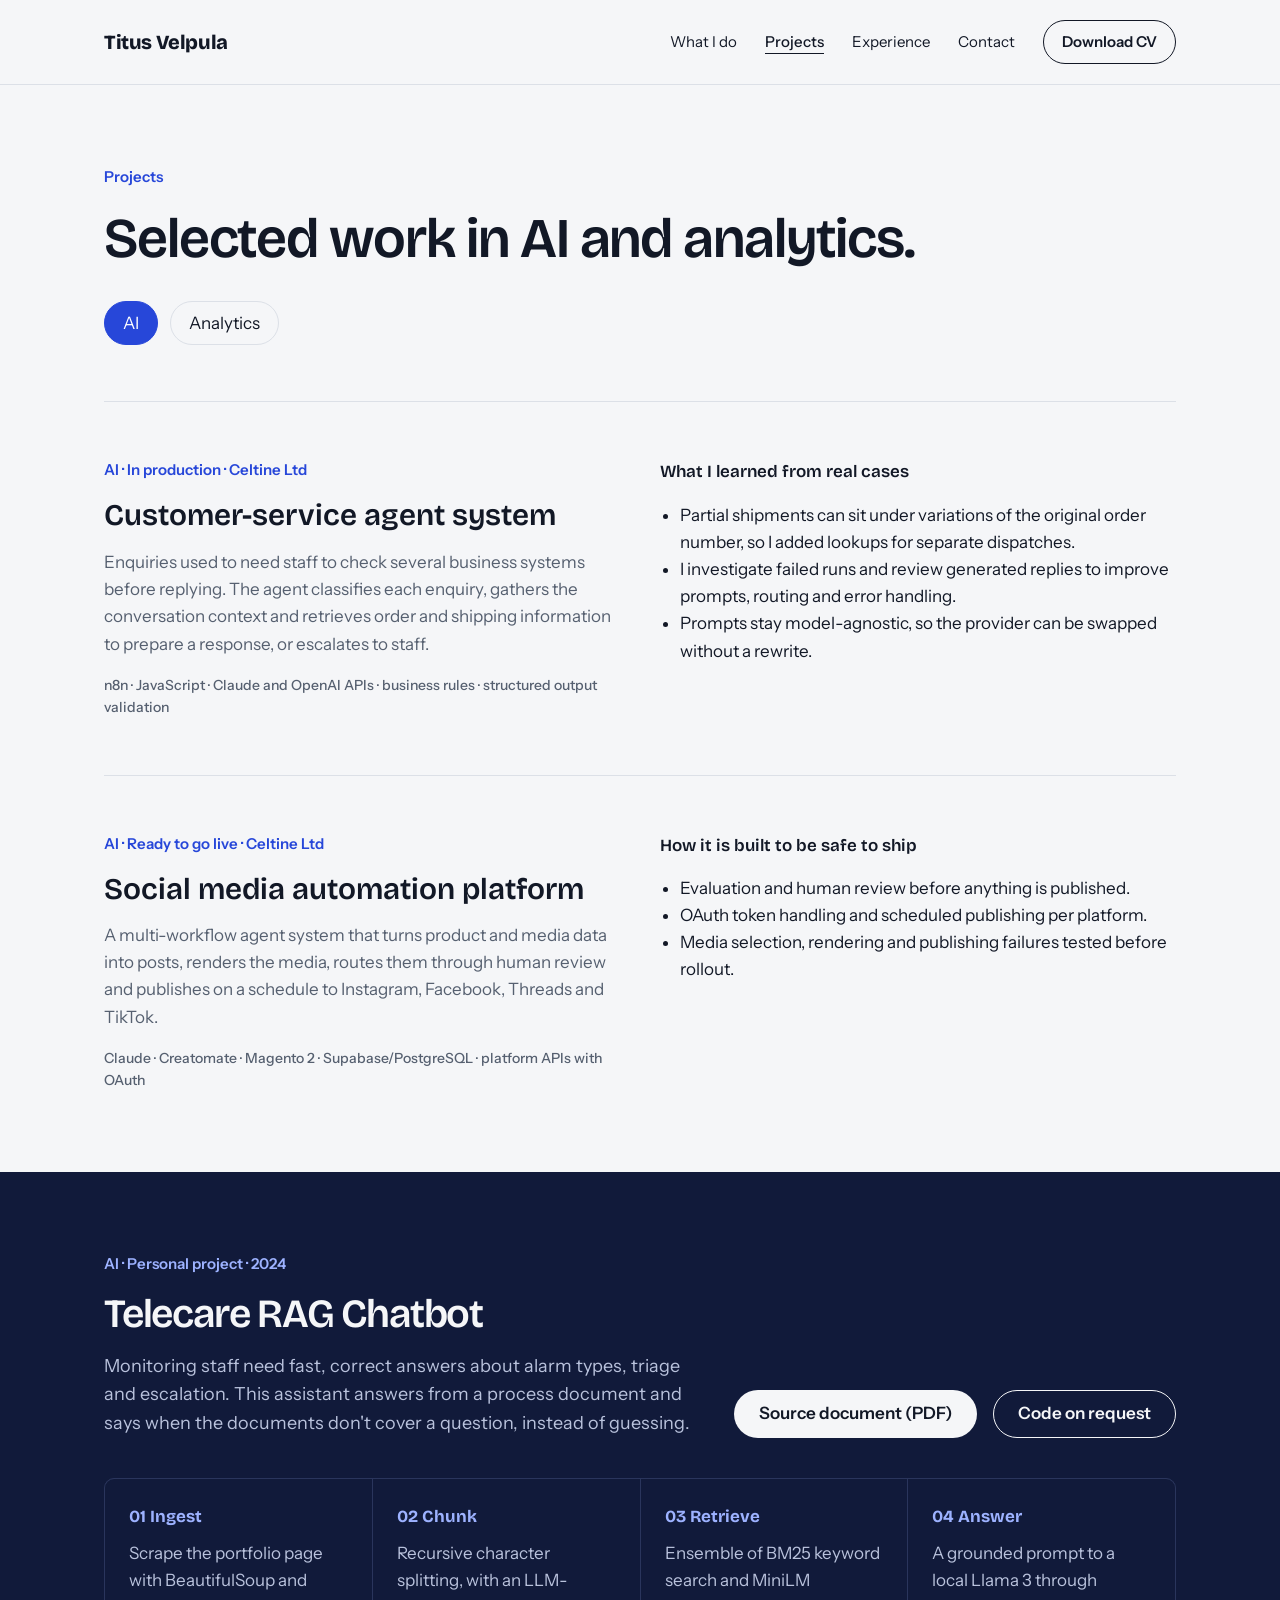
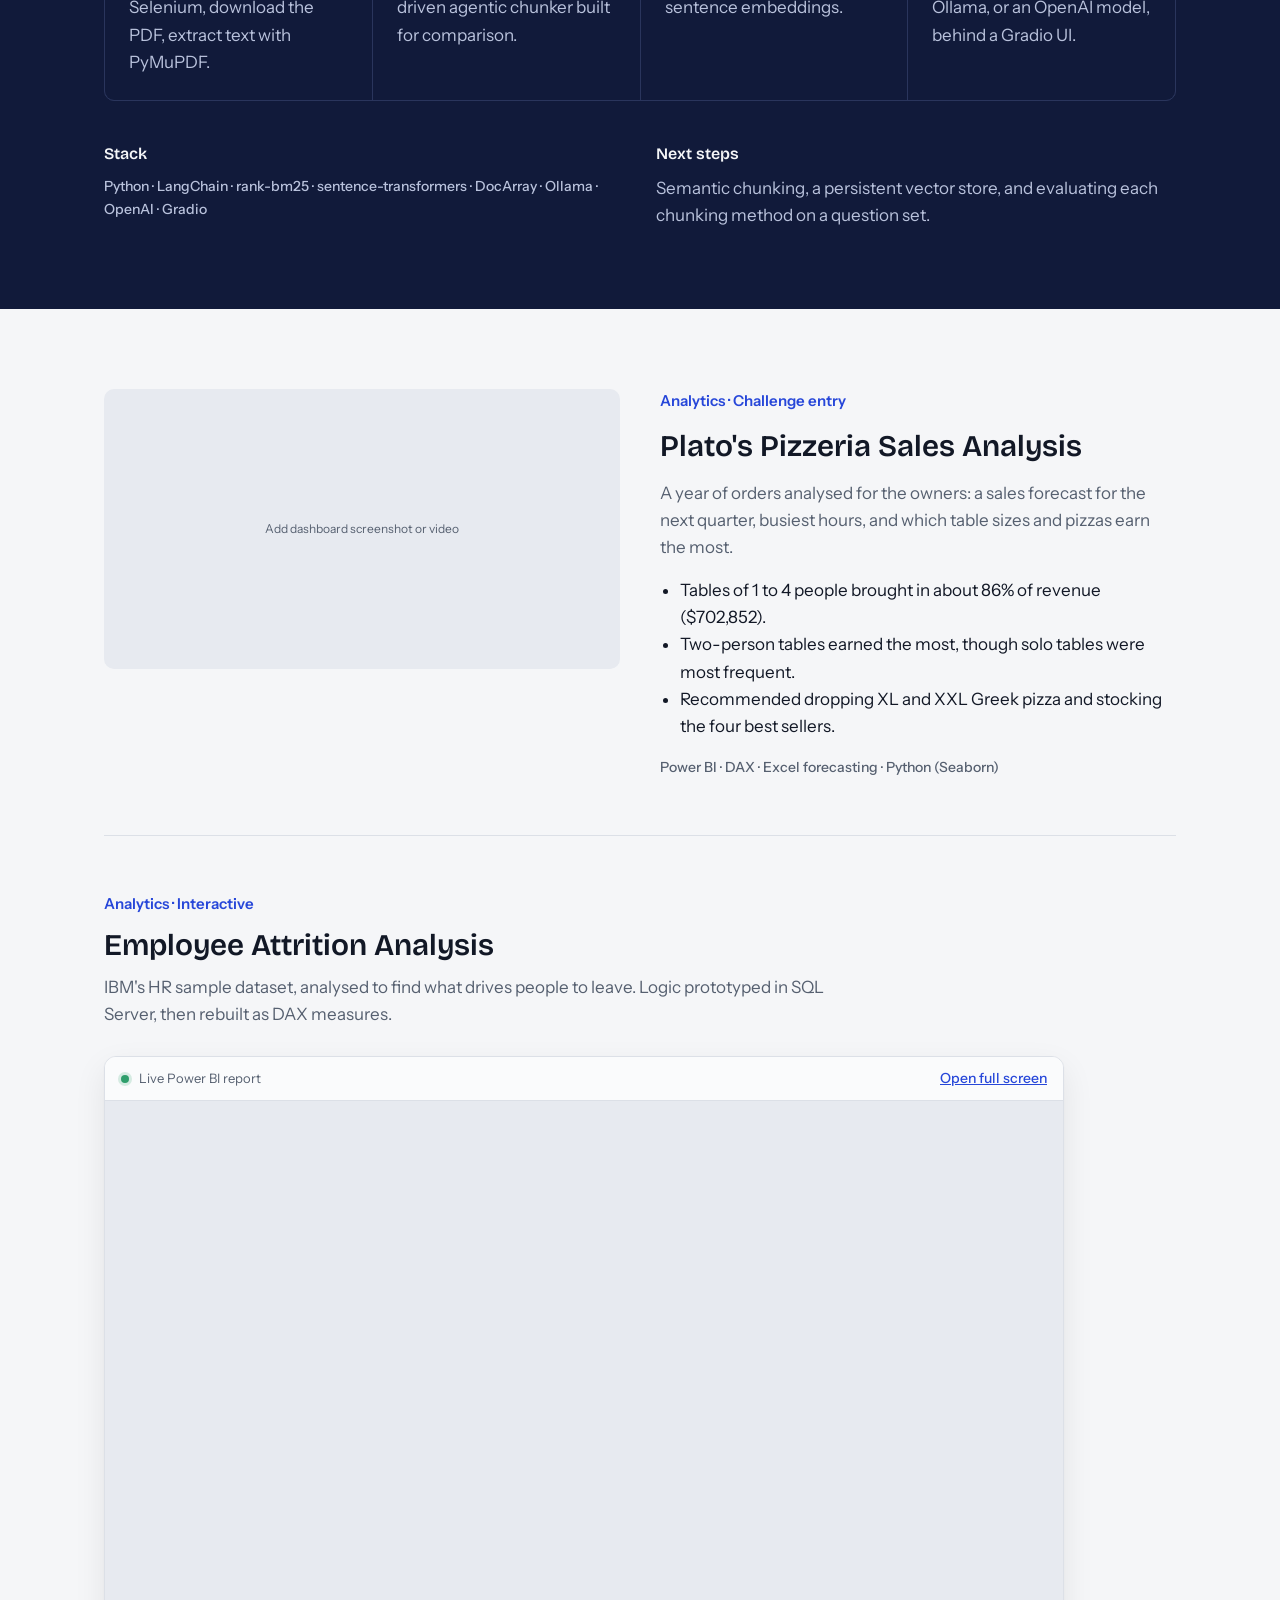
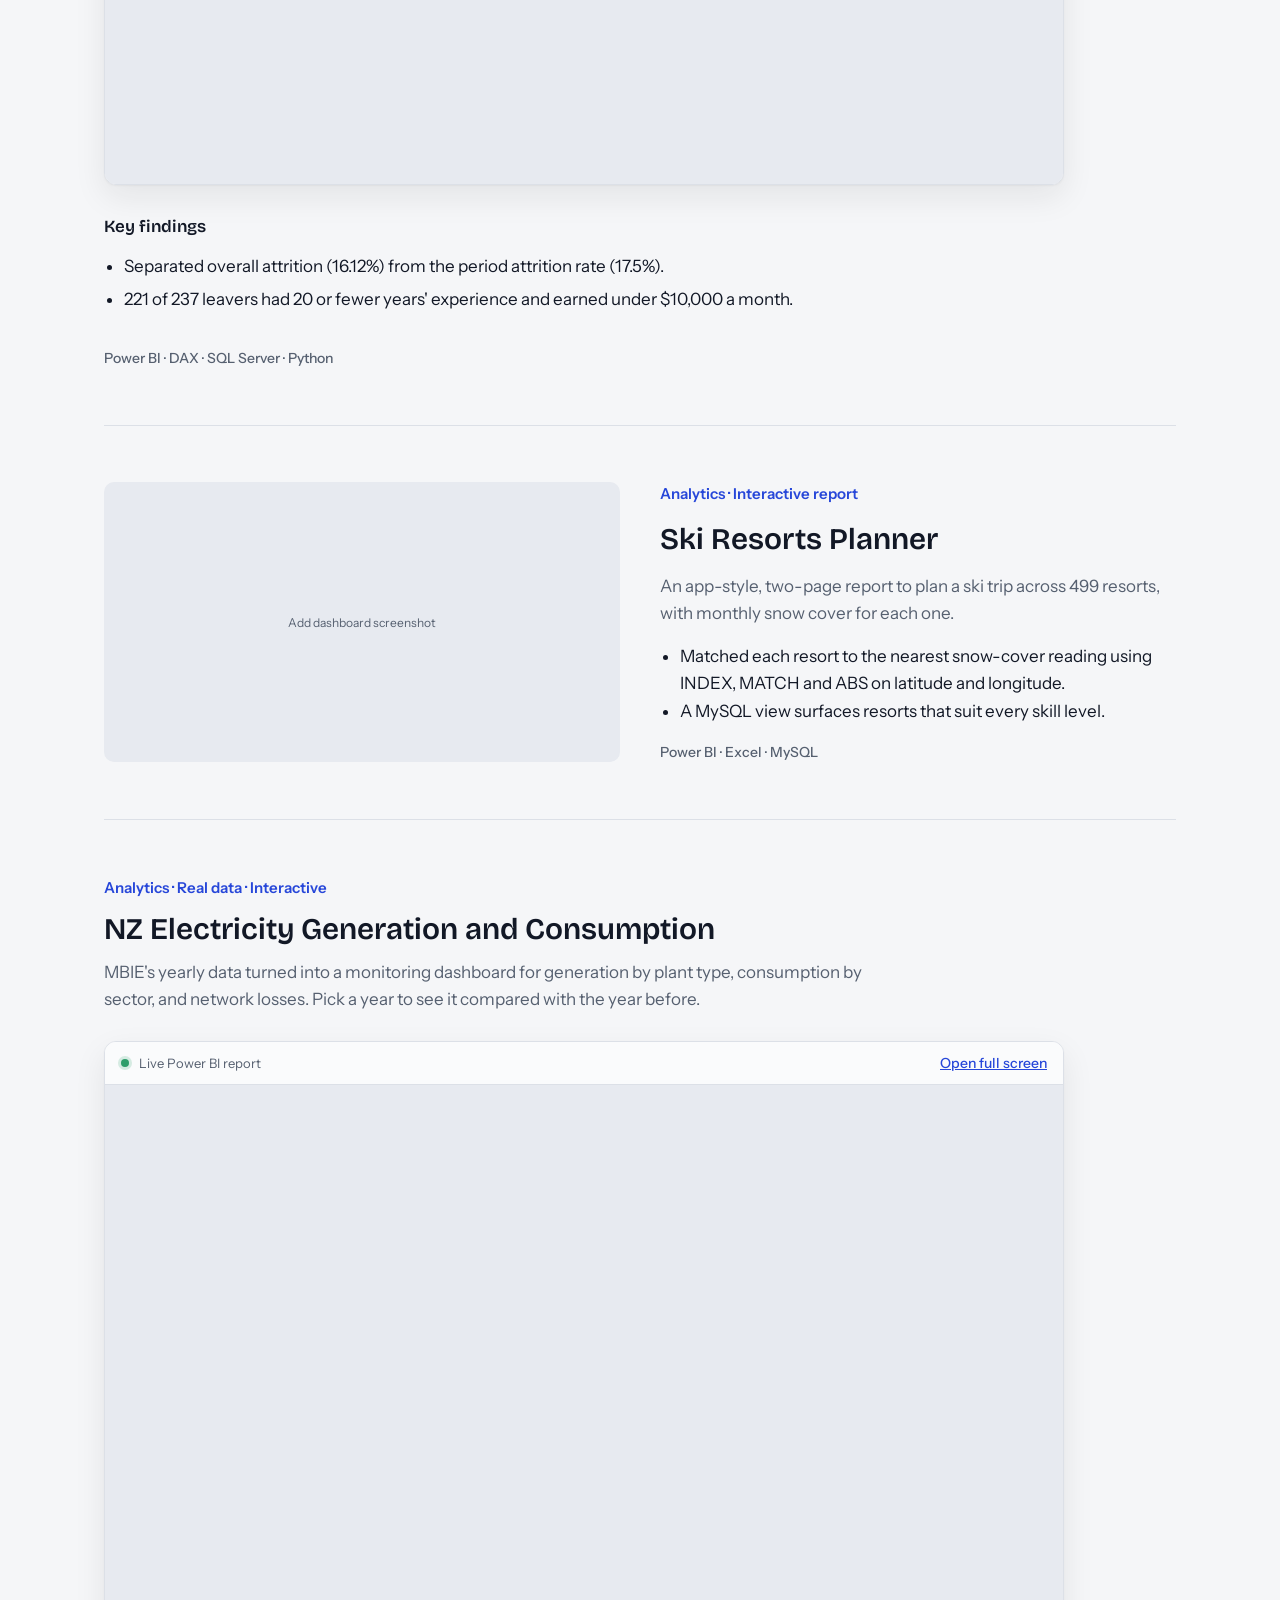
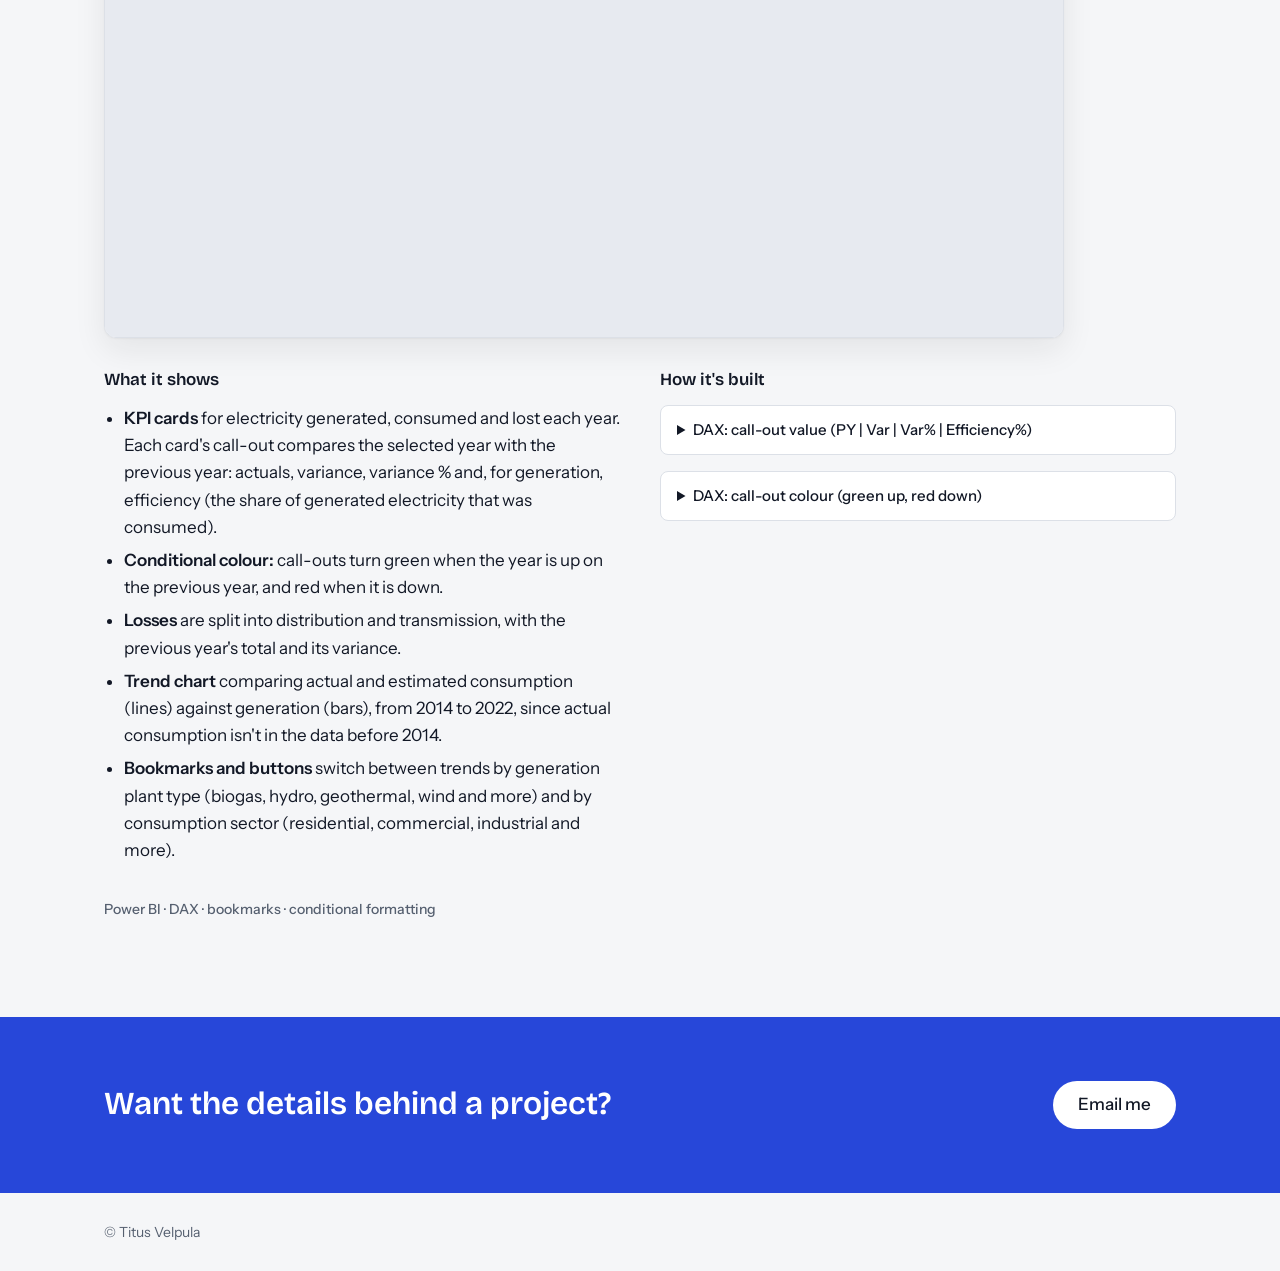
==== commit c7e960be: "Apply Cobalt style" ====
--- a/projects.html
+++ b/projects.html
@@ -7,7 +7,7 @@
   <meta name="description" content="AI agents, automation and analytics projects by Titus Velpula.">
   <link rel="preconnect" href="https://fonts.googleapis.com">
   <link rel="preconnect" href="https://fonts.gstatic.com" crossorigin>
-  <link href="https://fonts.googleapis.com/css2?family=IBM+Plex+Mono:wght@400;500&family=IBM+Plex+Sans:wght@400;500;600&display=swap" rel="stylesheet">
+  <link href="https://fonts.googleapis.com/css2?family=Bricolage+Grotesque:opsz,wght@12..96,500;12..96,700;12..96,800&family=Instrument+Sans:wght@400;500;600&display=swap" rel="stylesheet">
   <link rel="stylesheet" href="styles.css">
 </head>
 <body>
--- a/styles.css
+++ b/styles.css
@@ -3,19 +3,22 @@
    picks them up.
    ========================================================== */
 :root {
-  --bg: #F6F5F1;          /* page background */
-  --ink: #15171C;         /* main text, dark band */
-  --muted: #4A4F57;       /* secondary text */
-  --line: #DCDAD3;        /* dividers and borders */
-  --soft: #E9E7E0;        /* image placeholders */
-  --card: #FFFFFF;        /* card background */
-  --accent: #0B6B66;      /* labels, links, contact band */
-  --accent-hover: #084D49;
-  --on-dark-muted: #C9CCD1;
-  --on-dark-line: #3A3E46;
-  --on-dark-accent: #7FD6CC;
-  --sans: 'IBM Plex Sans', system-ui, sans-serif;
-  --mono: 'IBM Plex Mono', ui-monospace, monospace;
+  /* Colours */
+  --bg: #F5F6F8;
+  --ink: #121826;
+  --muted: #566070;
+  --line: #DCE0E7;
+  --soft: #E7EAF0;
+  --card: #FFFFFF;
+  --accent: #2747D9;
+  --accent-hover: #1C35A8;
+  --band: #111A3A;
+  --on-dark-muted: #B9C2DC;
+  --on-dark-line: #2A355C;
+  --on-dark-accent: #9DB2FF;
+  --display: 'Bricolage Grotesque', system-ui, sans-serif;
+  --sans: 'Instrument Sans', system-ui, sans-serif;
+  --mono: 'Instrument Sans', system-ui, sans-serif;
 }
 
 *, *::before, *::after { box-sizing: border-box; }
@@ -224,12 +227,49 @@
 .contact-links { display: flex; flex-direction: column; gap: 12px; font-size: 17px; }
 .site-footer { padding: 28px 24px; font-size: 14px; color: var(--muted); }
 
+/* ---------- Cobalt theme: fonts, labels, signature hero ---------- */
+h1, h2, h3, .brand, .steps-title { font-family: var(--display); }
+h1, h2 { font-weight: 700; }
+.brand { font-weight: 800; font-size: 20px; letter-spacing: -0.02em; }
+
+/* Labels: sentence case, no code font */
+.label, h2.label { font-family: var(--sans); font-size: 15px; font-weight: 600; letter-spacing: 0; text-transform: none; }
+.stack { font-size: 14px; font-weight: 500; color: var(--muted); }
+.dates { font-family: var(--sans); font-size: 15px; font-variant-numeric: tabular-nums; }
+
+/* Signature: a big, tight hero headline */
+.hero { padding: 112px 0 96px; }
+.hero h1 { font-size: clamp(44px, 8.4vw, 104px); line-height: 0.95; font-weight: 800; letter-spacing: -0.045em; max-width: 1000px; }
+.hero-sub { font-size: 21px; }
+
+.btn { border-radius: 999px; font-weight: 600; }
+.btn-dark { background: var(--accent); color: #FFFFFF; }
+.btn-dark:hover { background: var(--accent-hover); color: #FFFFFF; }
+
+.card, .project-card { border-radius: 16px; }
+.project-card:hover { border-color: var(--accent); }
+.h-section { font-size: 36px; letter-spacing: -0.03em; }
+.h-feature, .contact h2 { letter-spacing: -0.03em; }
+
+.dark { background: var(--band); }
+.step-grid > div { background: var(--band); }
+.steps-title { color: var(--on-dark-muted); font-size: 15px; font-weight: 700; }
+.step-num { font-family: var(--display); font-weight: 700; }
+
+.pill { border-color: var(--line); }
+.pill-active { background: var(--accent); border-color: var(--accent); color: #FFFFFF; }
+.embed-bar { background: #FAFBFC; font-family: var(--sans); font-size: 13px; }
+details pre { font-family: ui-monospace, 'Cascadia Code', Consolas, monospace; background: var(--band); }
+.placeholder { font-family: var(--sans); }
+
+.dark .stack { color: var(--on-dark-muted); }
+
 @media (max-width: 600px) {
   .section { padding-top: 56px; padding-bottom: 56px; }
-  .hero { padding: 64px 0 56px; }
+  .hero { padding: 72px 0 56px; }
   .hero-sub, .lead { font-size: 17px; }
   .h-feature { font-size: 32px; }
   .contact h2 { font-size: 34px; }
-  .h-section { font-size: 28px; }
+  .h-section { font-size: 30px; }
   .project h2 { font-size: 26px; }
 }
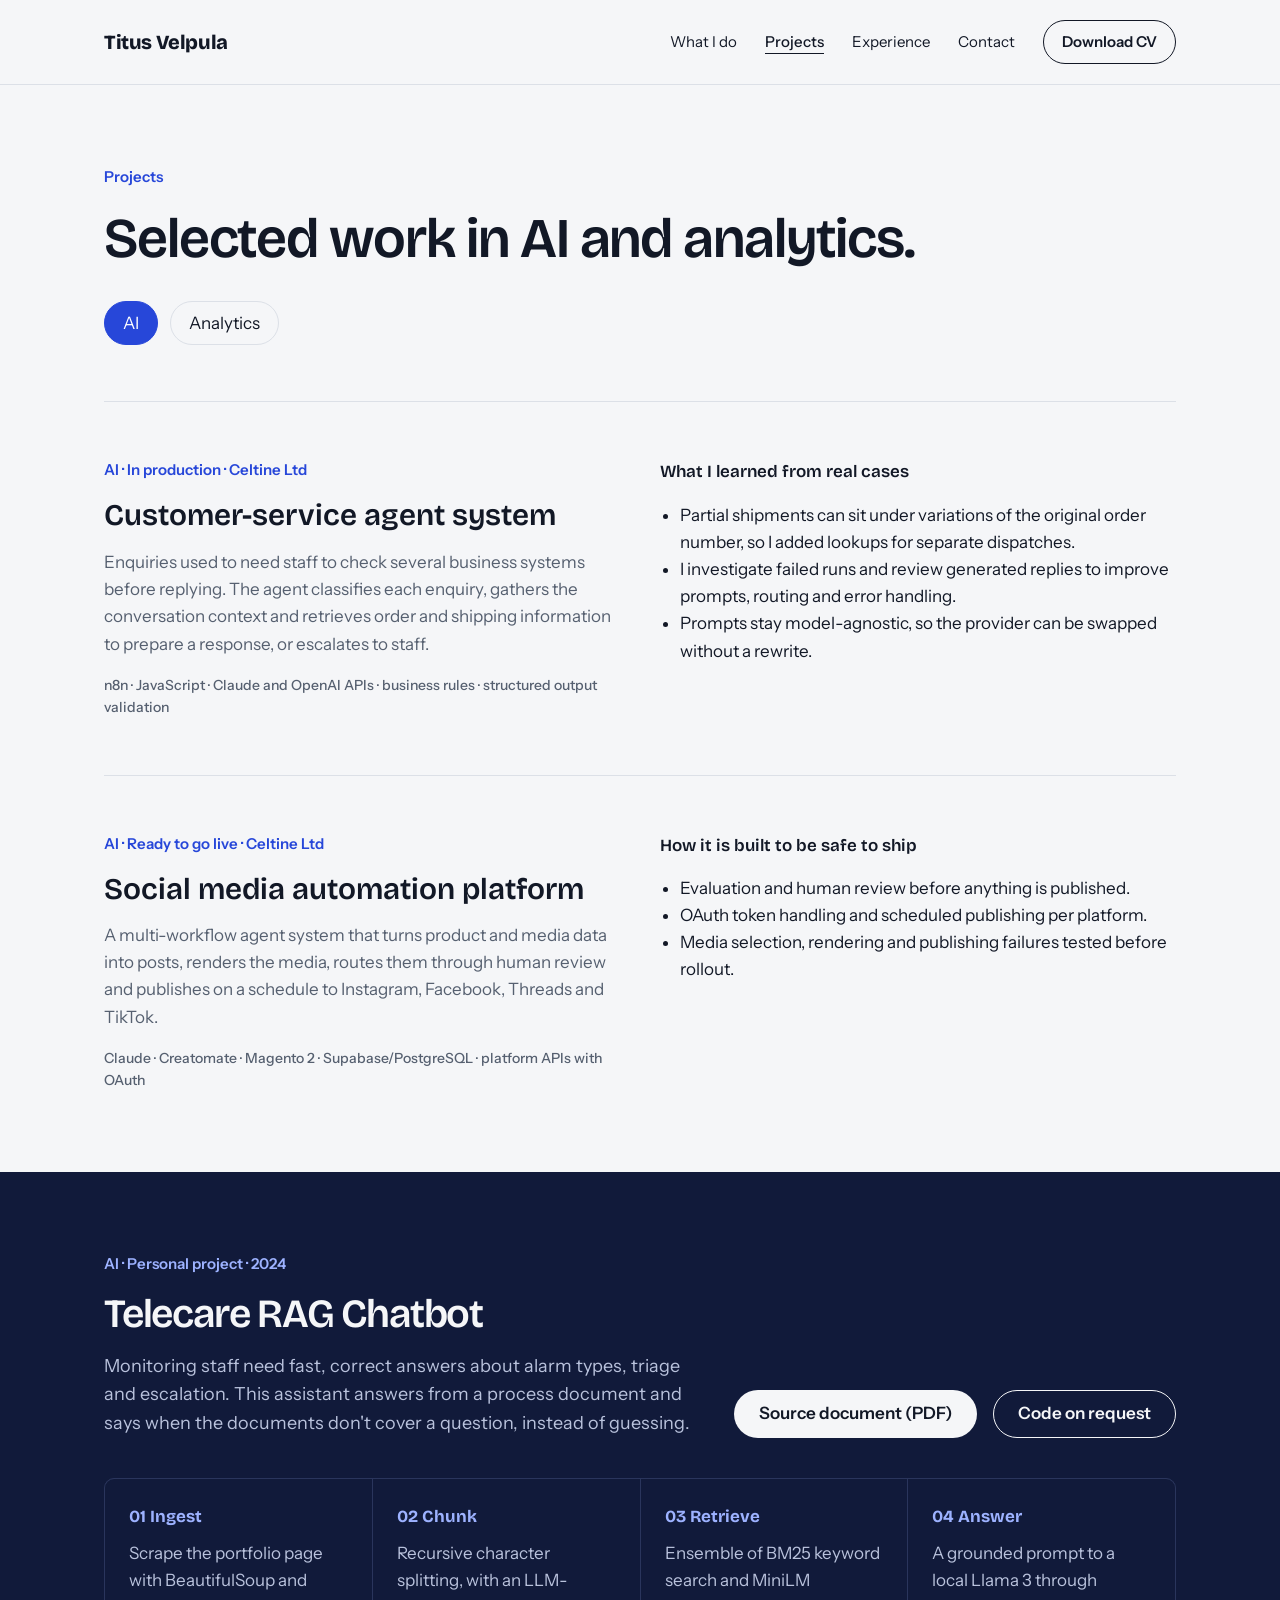
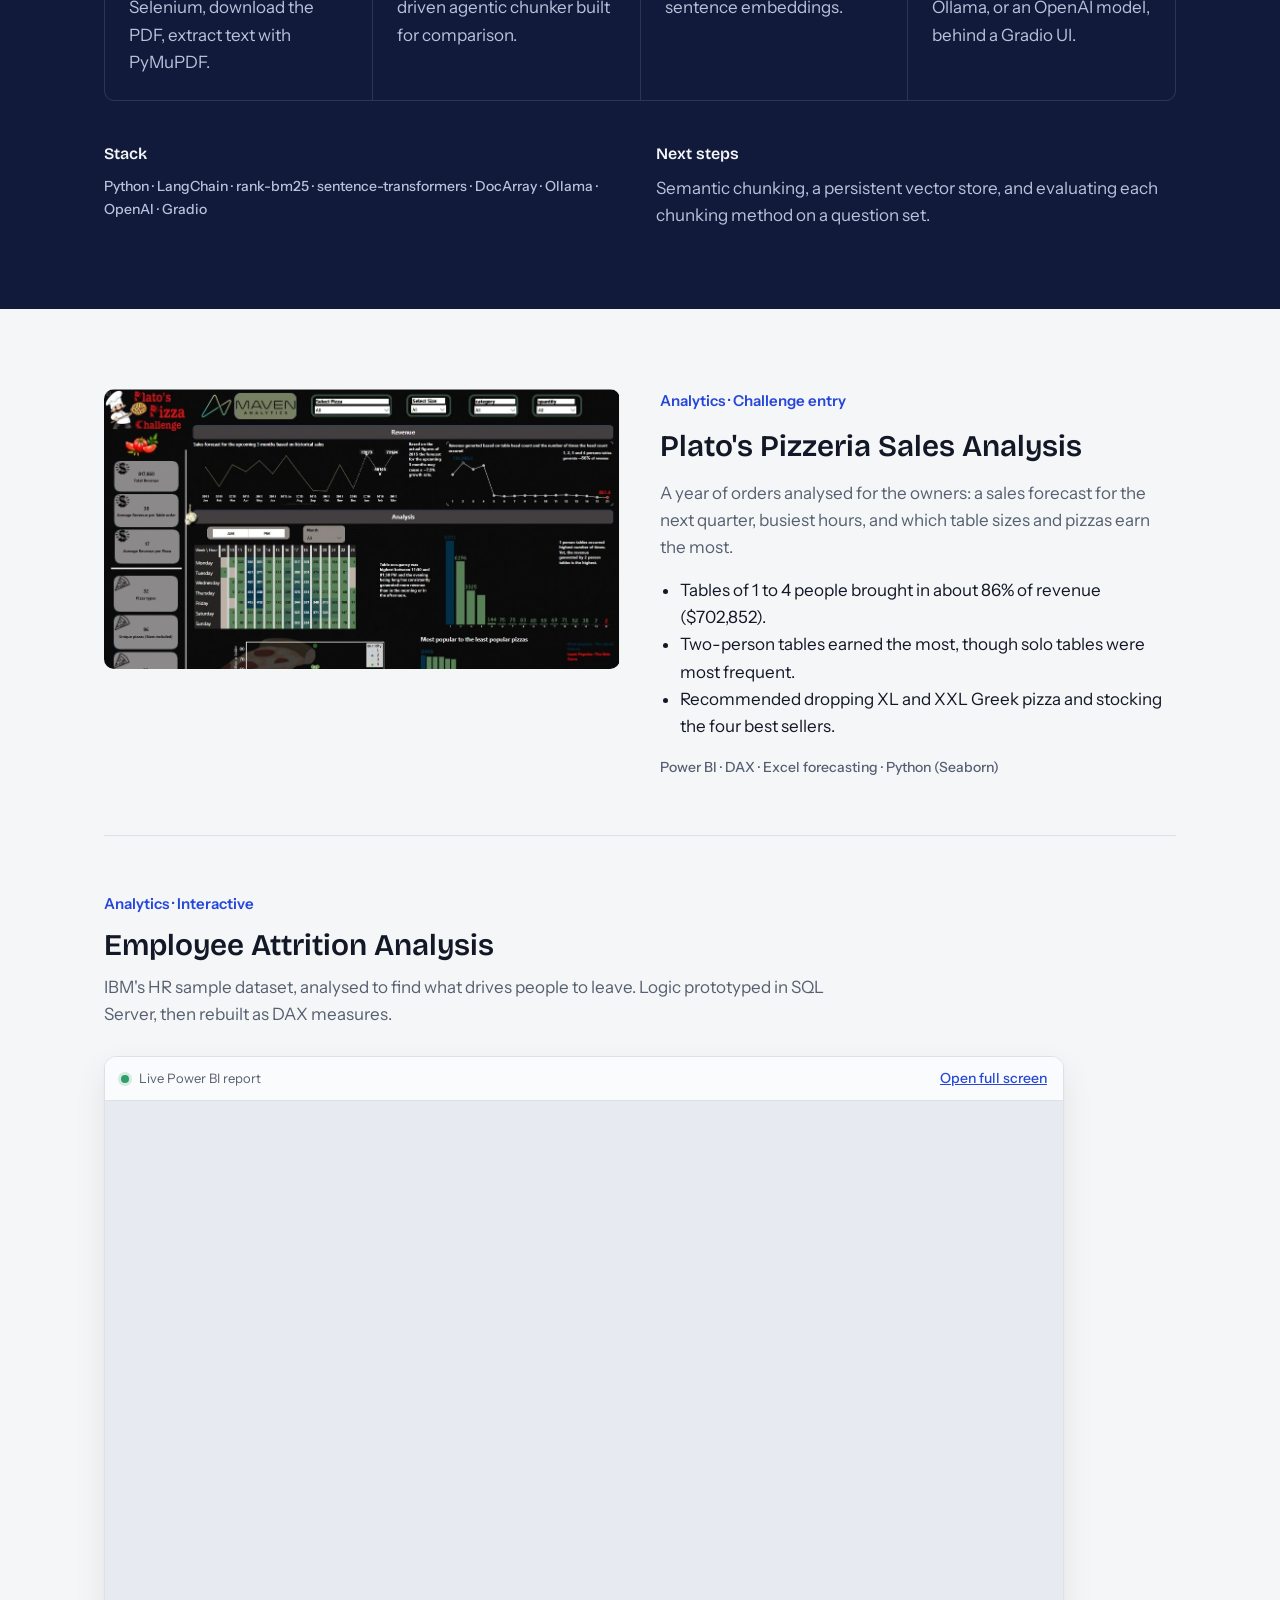
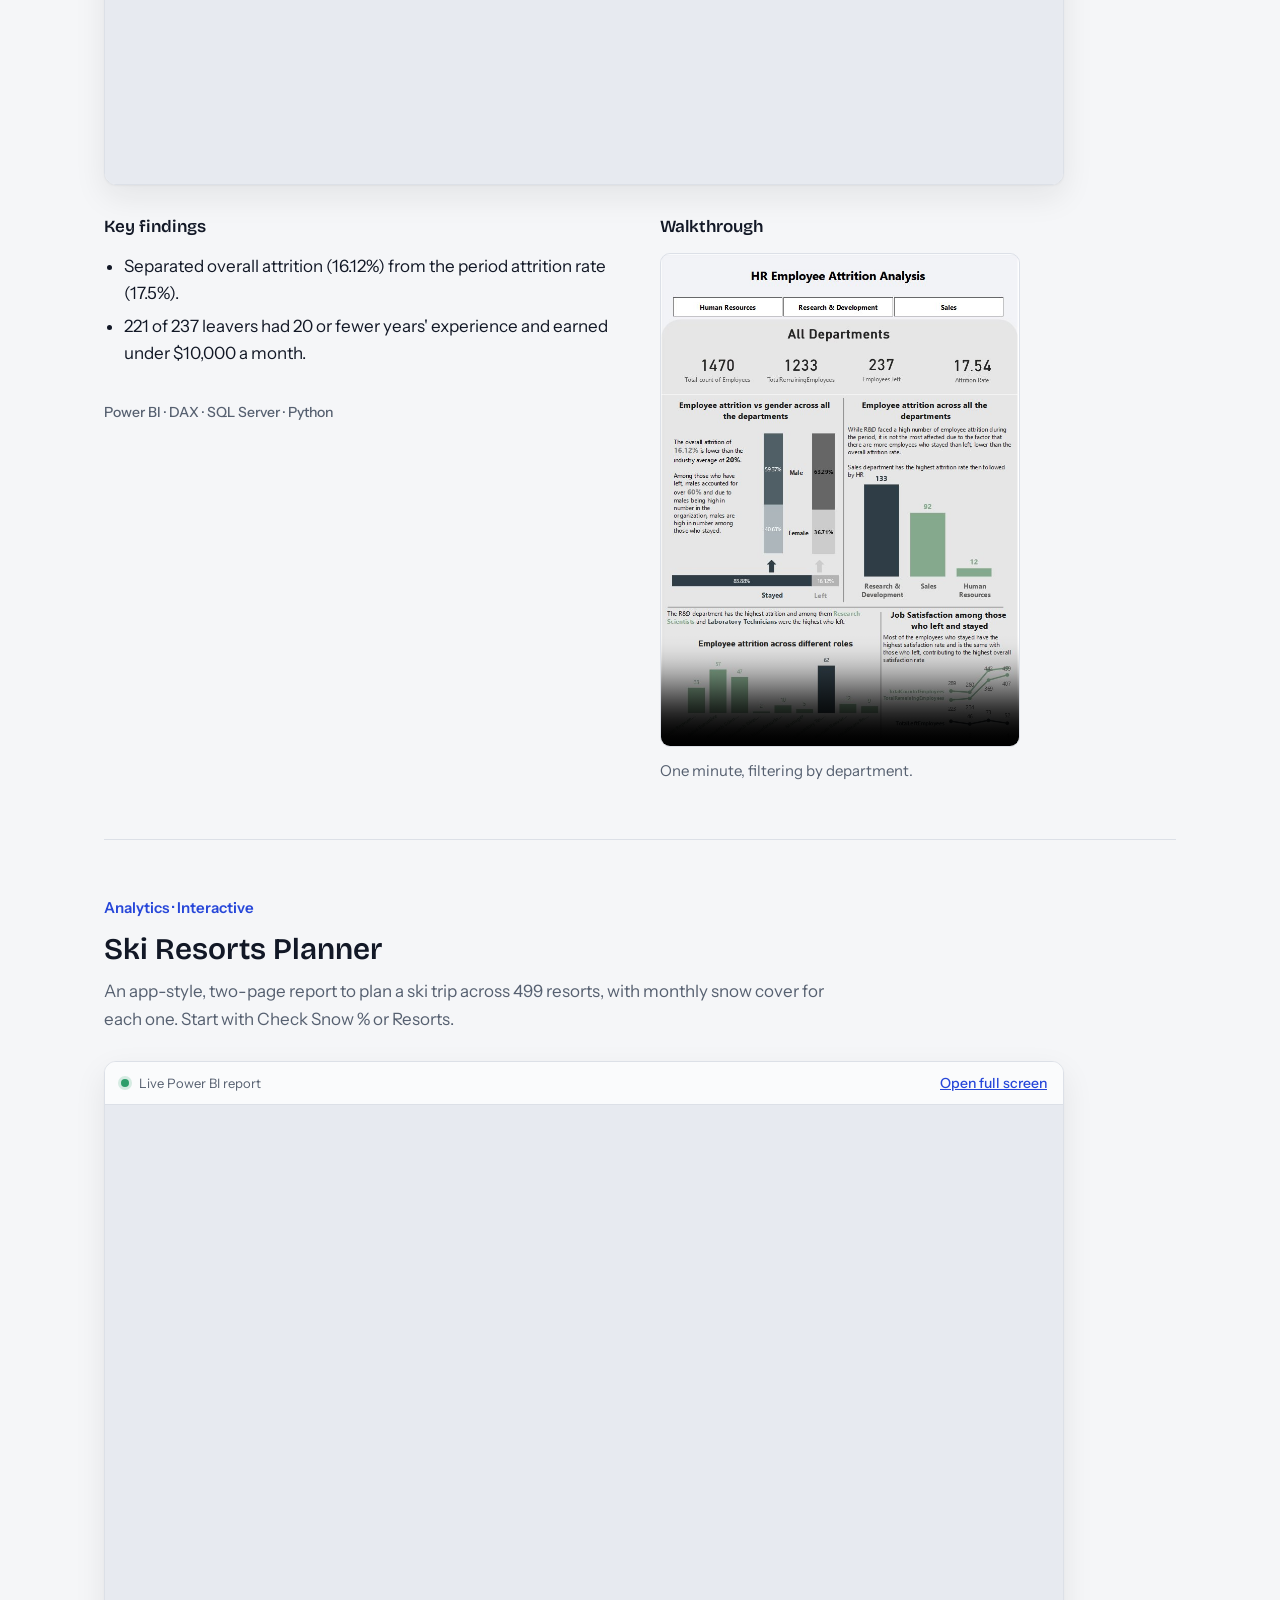
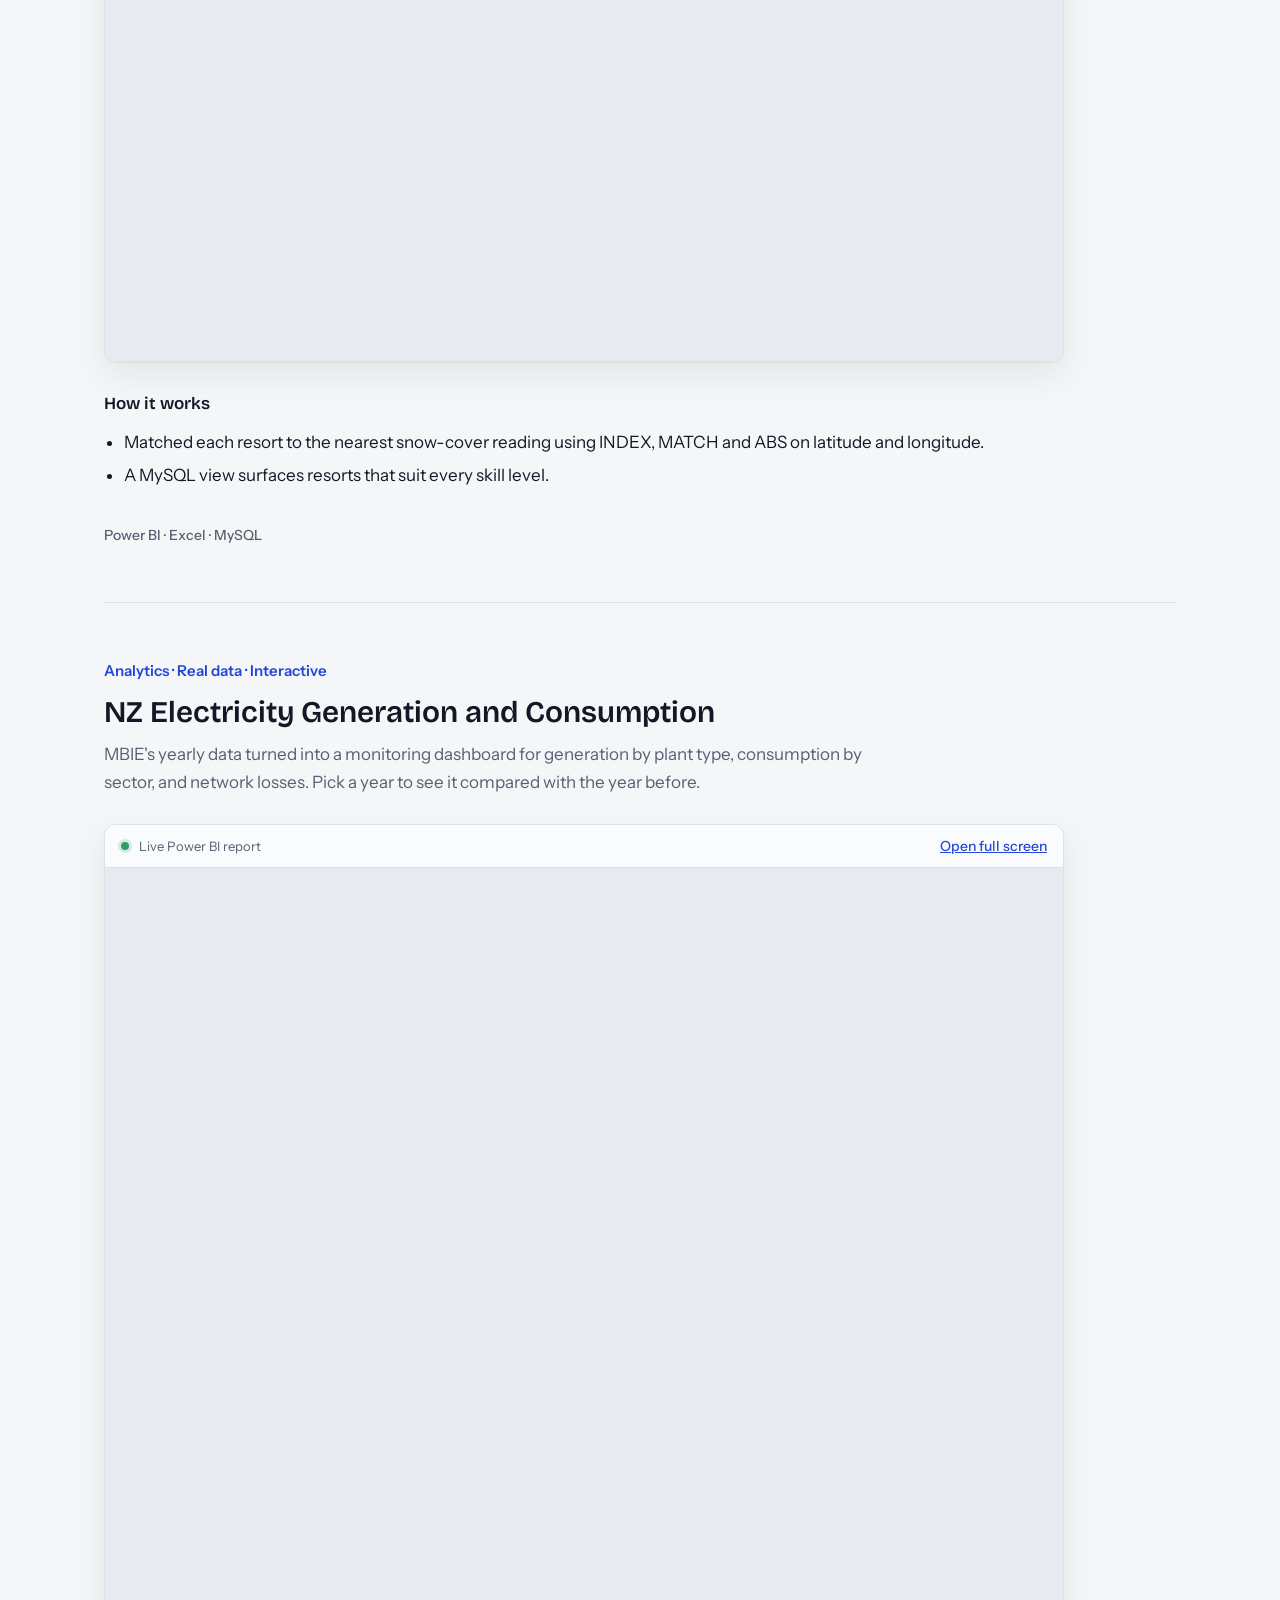
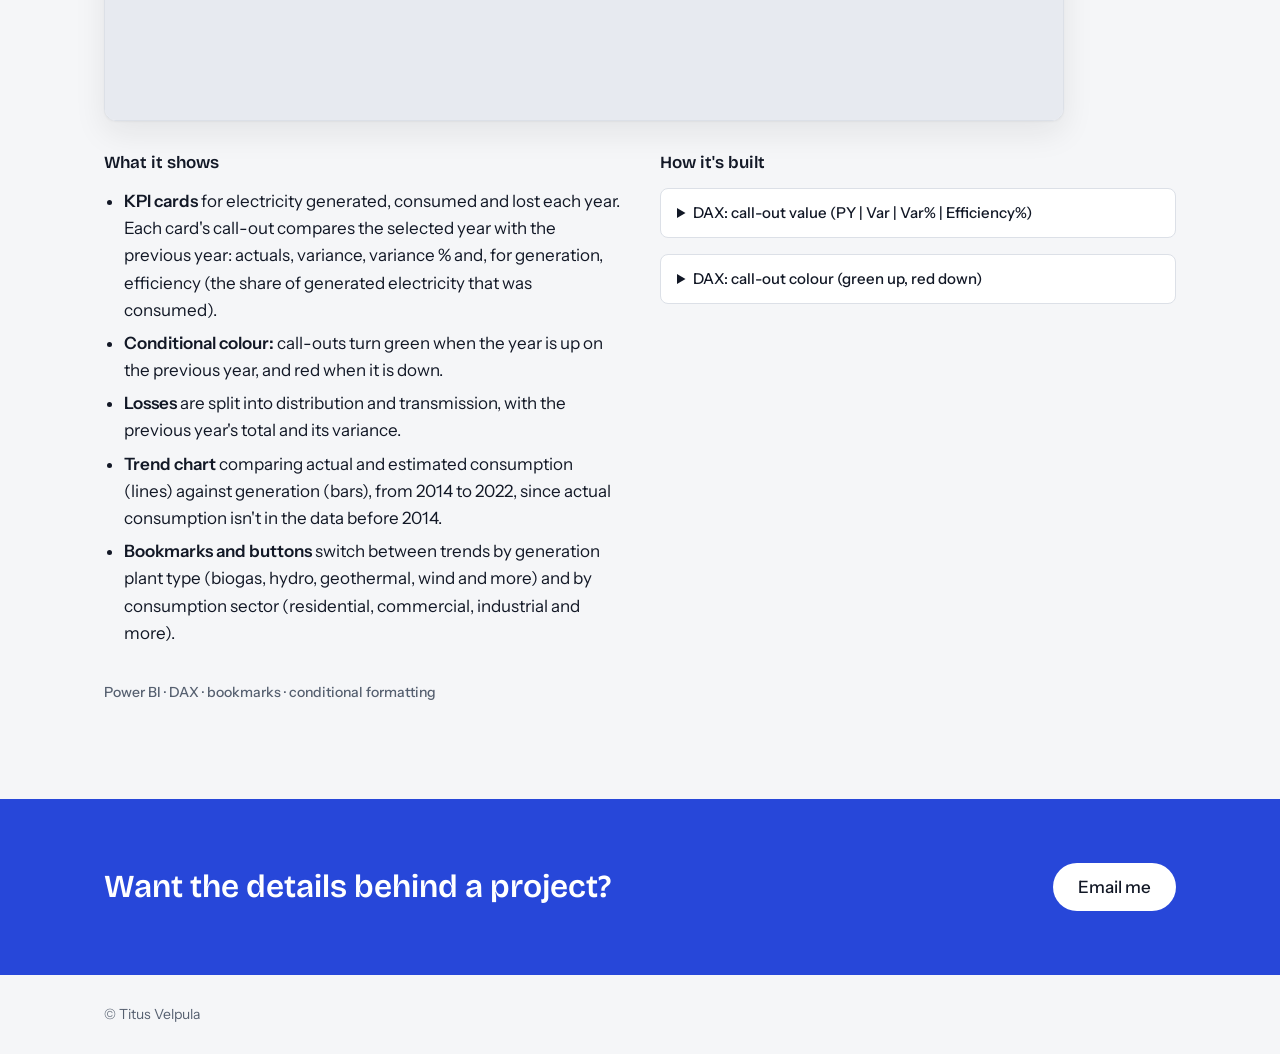
==== commit f2f6b0ed: "Add images, tool logos, walkthrough and live ski dashboard" ====
--- a/projects.html
+++ b/projects.html
@@ -108,13 +108,11 @@
   </article>
 
   <!-- ===================== ANALYTICS ===================== -->
-  <!-- EDIT: to add a screenshot, replace <div class="shot placeholder">...</div> with
-       <img class="shot" src="assets/pizza.png" alt="Pizza sales dashboard">
-       To add a report link, uncomment the "View report" line and paste the link. -->
+  <!-- To add a report link, uncomment the "View report" line and paste the link. -->
   <section id="analytics" class="container" aria-label="Analytics projects" style="padding-top:24px; padding-bottom:40px">
 
     <article id="pizza" class="project" style="border-top:0" aria-labelledby="pizza-h">
-      <div><div class="shot placeholder">Add dashboard screenshot or video</div></div>
+      <div><a href="assets/pizza.jpg"><img class="shot" src="assets/pizza.jpg" alt="Plato's Pizzeria sales dashboard: revenue forecast, table occupancy heatmap, pizza popularity and key takeaways" loading="lazy"></a></div>
       <div>
         <p class="label">Analytics · Challenge entry</p>
         <h2 id="pizza-h">Plato's Pizzeria Sales Analysis</h2>
@@ -158,21 +156,46 @@
           </ul>
           <p class="stack" style="margin-top:16px">Power BI · DAX · SQL Server · Python</p>
         </div>
-      </div>
-    </article>
-
-    <article id="ski" class="project" aria-labelledby="ski-h">
-      <div><div class="shot placeholder">Add dashboard screenshot</div></div>
-      <div>
-        <p class="label">Analytics · Interactive report</p>
+        <div>
+          <h3>Walkthrough</h3>
+          <video class="walkthrough" controls muted playsinline preload="none" poster="assets/attrition.jpg">
+            <source src="assets/attrition-walkthrough.mp4" type="video/mp4">
+            <a href="assets/attrition-walkthrough.mp4">Download the walkthrough video</a>
+          </video>
+          <p class="muted" style="font-size:15px">One minute, filtering by department.</p>
+        </div>
+      </div>
+    </article>
+
+    <article id="ski" class="project-live" aria-labelledby="ski-h">
+      <div class="live-head">
+        <p class="label">Analytics · Interactive</p>
         <h2 id="ski-h">Ski Resorts Planner</h2>
-        <p class="muted">An app-style, two-page report to plan a ski trip across 499 resorts, with monthly snow cover for each one.</p>
-        <ul>
-          <li>Matched each resort to the nearest snow-cover reading using INDEX, MATCH and ABS on latitude and longitude.</li>
-          <li>A MySQL view surfaces resorts that suit every skill level.</li>
-        </ul>
-        <p class="stack">Power BI · Excel · MySQL</p>
-        <!-- <a href="PASTE-REPORT-LINK" style="font-weight:500">View report</a> -->
+        <p class="muted">An app-style, two-page report to plan a ski trip across 499 resorts, with monthly snow cover for each one. Start with Check Snow % or Resorts.</p>
+      </div>
+
+      <div class="embed">
+        <div class="embed-bar">
+          <span class="embed-dot" aria-hidden="true"></span>
+          <span>Live Power BI report</span>
+          <a href="https://app.powerbi.com/view?r=eyJrIjoiOTk5NDNiN2ItMjIzNy00NjA5LThiOGItODU4MjFjMWRiYmMzIiwidCI6IjA2OGJkYmZkLWZjN2QtNDEyYS04OWFiLTNiNmY1OWVkMmQ4MSJ9">Open full screen</a>
+        </div>
+        <div class="embed-frame" style="aspect-ratio: 900 / 804">
+          <iframe title="Ski resorts planner dashboard"
+            src="https://app.powerbi.com/view?r=eyJrIjoiOTk5NDNiN2ItMjIzNy00NjA5LThiOGItODU4MjFjMWRiYmMzIiwidCI6IjA2OGJkYmZkLWZjN2QtNDEyYS04OWFiLTNiNmY1OWVkMmQ4MSJ9"
+            loading="lazy" allowfullscreen></iframe>
+        </div>
+      </div>
+
+      <div class="live-notes">
+        <div>
+          <h3>How it works</h3>
+          <ul>
+            <li>Matched each resort to the nearest snow-cover reading using INDEX, MATCH and ABS on latitude and longitude.</li>
+            <li>A MySQL view surfaces resorts that suit every skill level.</li>
+          </ul>
+          <p class="stack" style="margin-top:16px">Power BI · Excel · MySQL</p>
+        </div>
       </div>
     </article>
 
--- a/styles.css
+++ b/styles.css
@@ -219,6 +219,21 @@
   border-radius: 0 0 8px 8px; font-family: var(--mono); font-size: 13px; line-height: 1.6;
 }
 
+/* ---------- Tools used in each job ---------- */
+.tools { list-style: none; padding: 0; margin: 14px 0 0; display: flex; flex-wrap: wrap; gap: 8px; }
+.tools li {
+  display: inline-flex; align-items: center; gap: 7px; padding: 5px 12px 5px 10px;
+  background: var(--card); border: 1px solid var(--line); border-radius: 999px;
+  font-size: 14px; font-weight: 500; line-height: 1.3; color: var(--ink);
+}
+.tools img { width: 16px; height: 16px; }
+.job .tools { padding-left: 0; margin-top: 14px; }
+
+/* Screenshots: show the top of tall dashboards */
+.thumb, .shot { object-position: top center; }
+a > .shot { display: block; }
+.walkthrough { width: 100%; max-width: 360px; border-radius: 10px; border: 1px solid var(--line); background: var(--soft); }
+
 /* ---------- Contact band and footer ---------- */
 .accent-band { background: var(--accent); color: #FFFFFF; }
 .accent-band a { color: #FFFFFF; font-weight: 500; }
@@ -239,7 +254,7 @@
 
 /* Signature: a big, tight hero headline */
 .hero { padding: 112px 0 96px; }
-.hero h1 { font-size: clamp(44px, 8.4vw, 104px); line-height: 0.95; font-weight: 800; letter-spacing: -0.045em; max-width: 1000px; }
+.hero h1 { font-size: clamp(40px, 7.2vw, 88px); line-height: 0.98; font-weight: 800; letter-spacing: -0.045em; max-width: 1000px; }
 .hero-sub { font-size: 21px; }
 
 .btn { border-radius: 999px; font-weight: 600; }
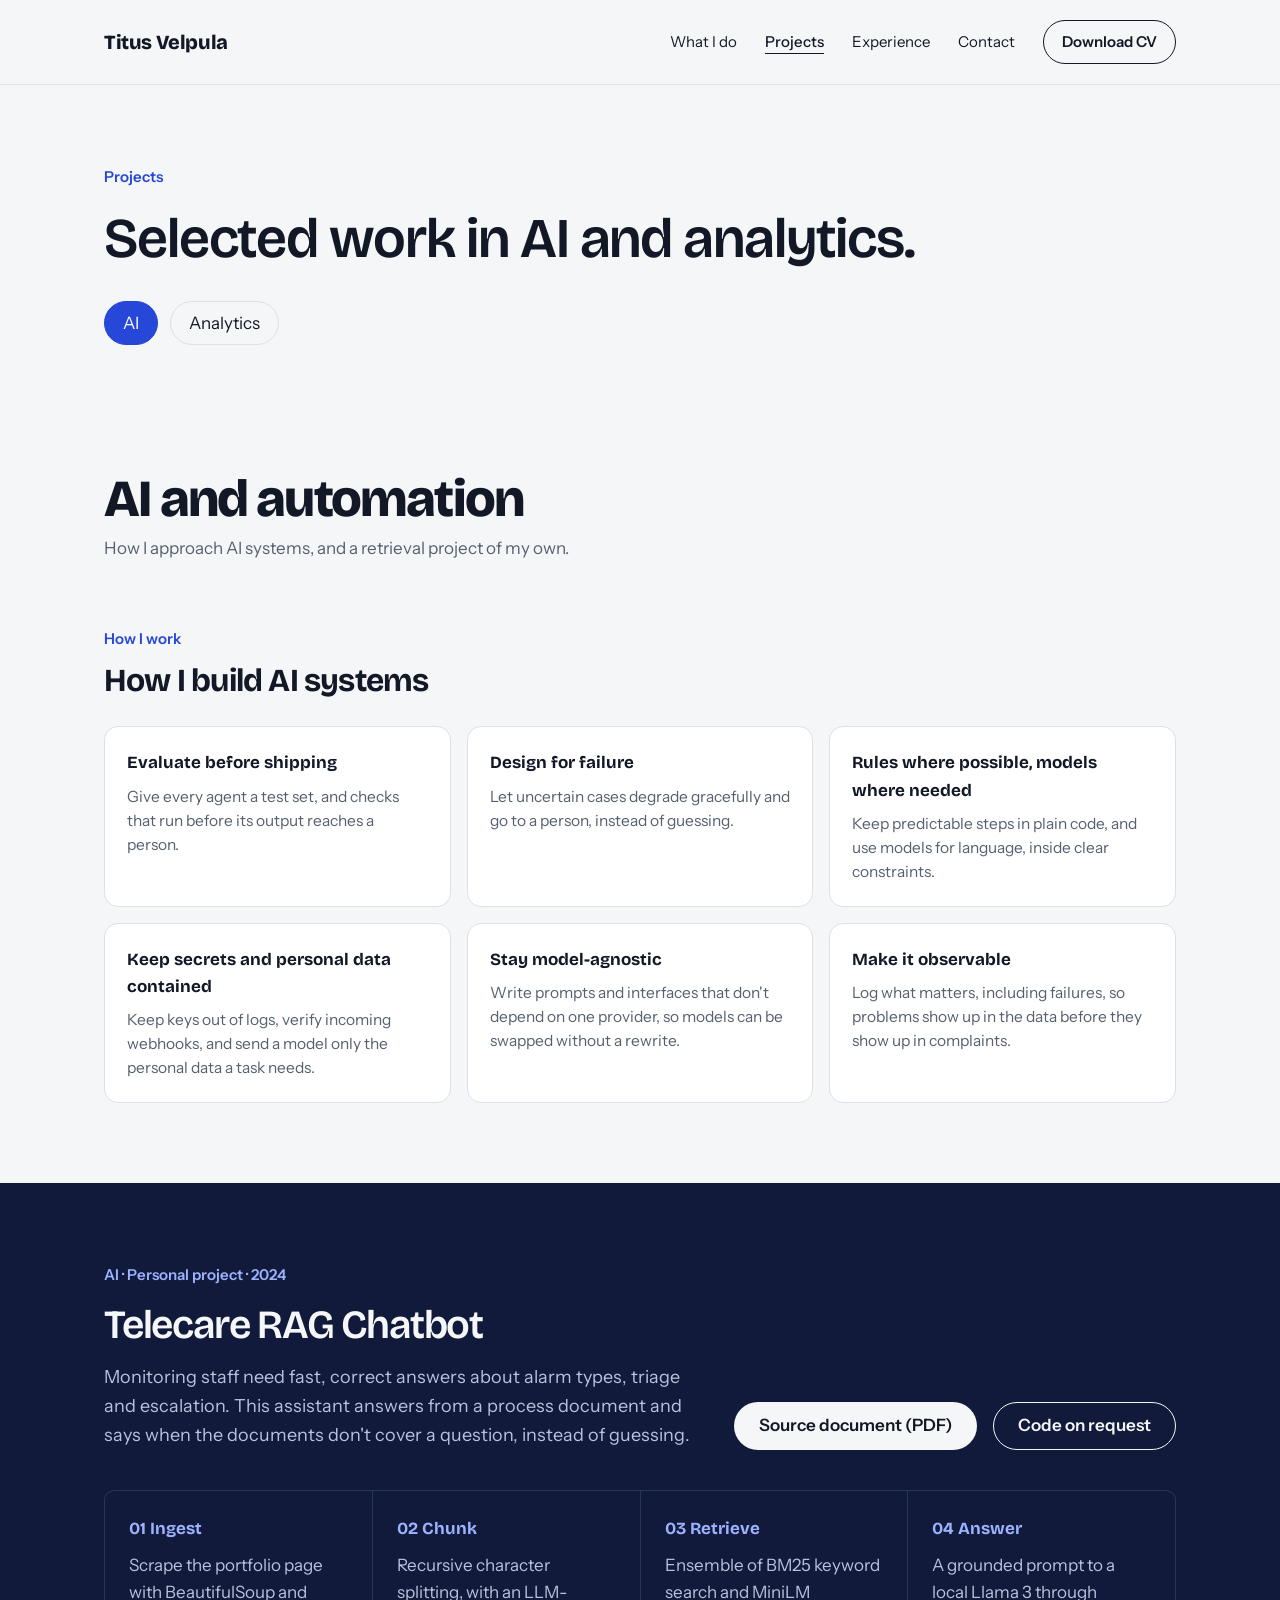
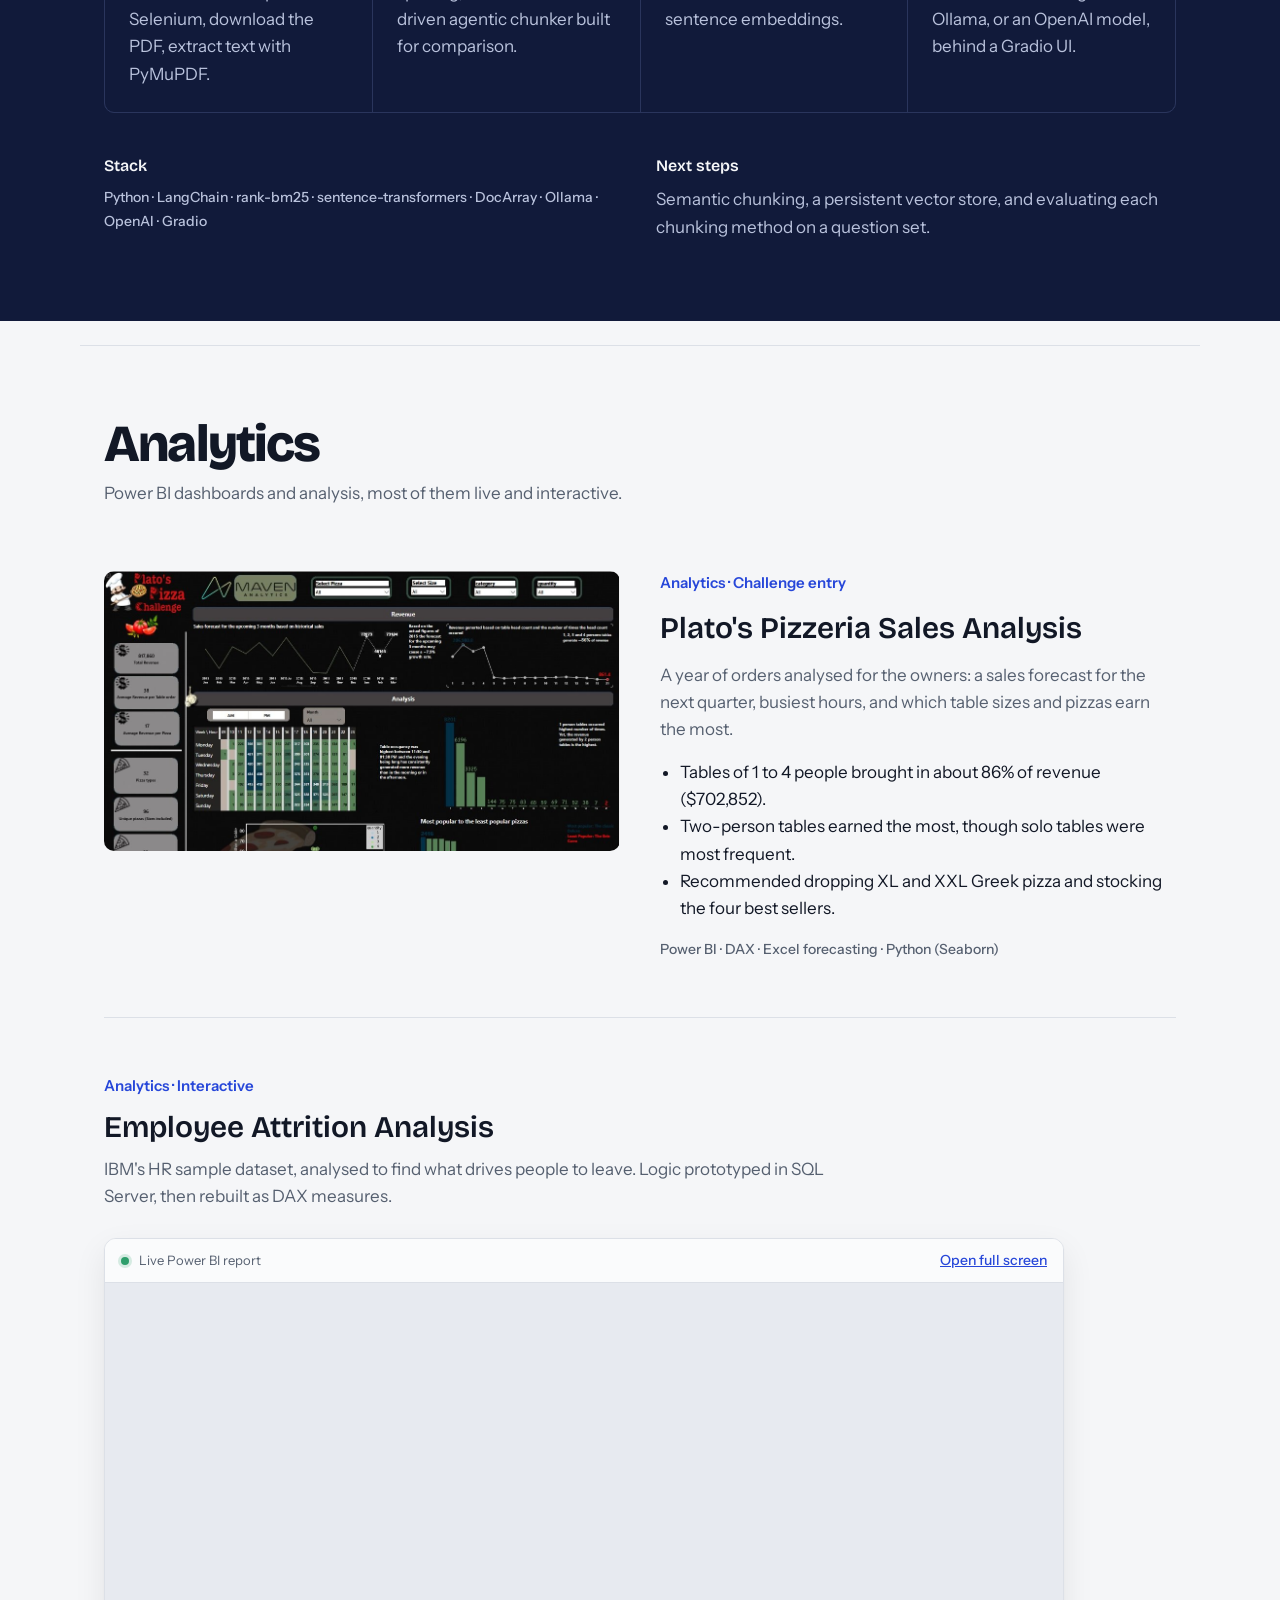
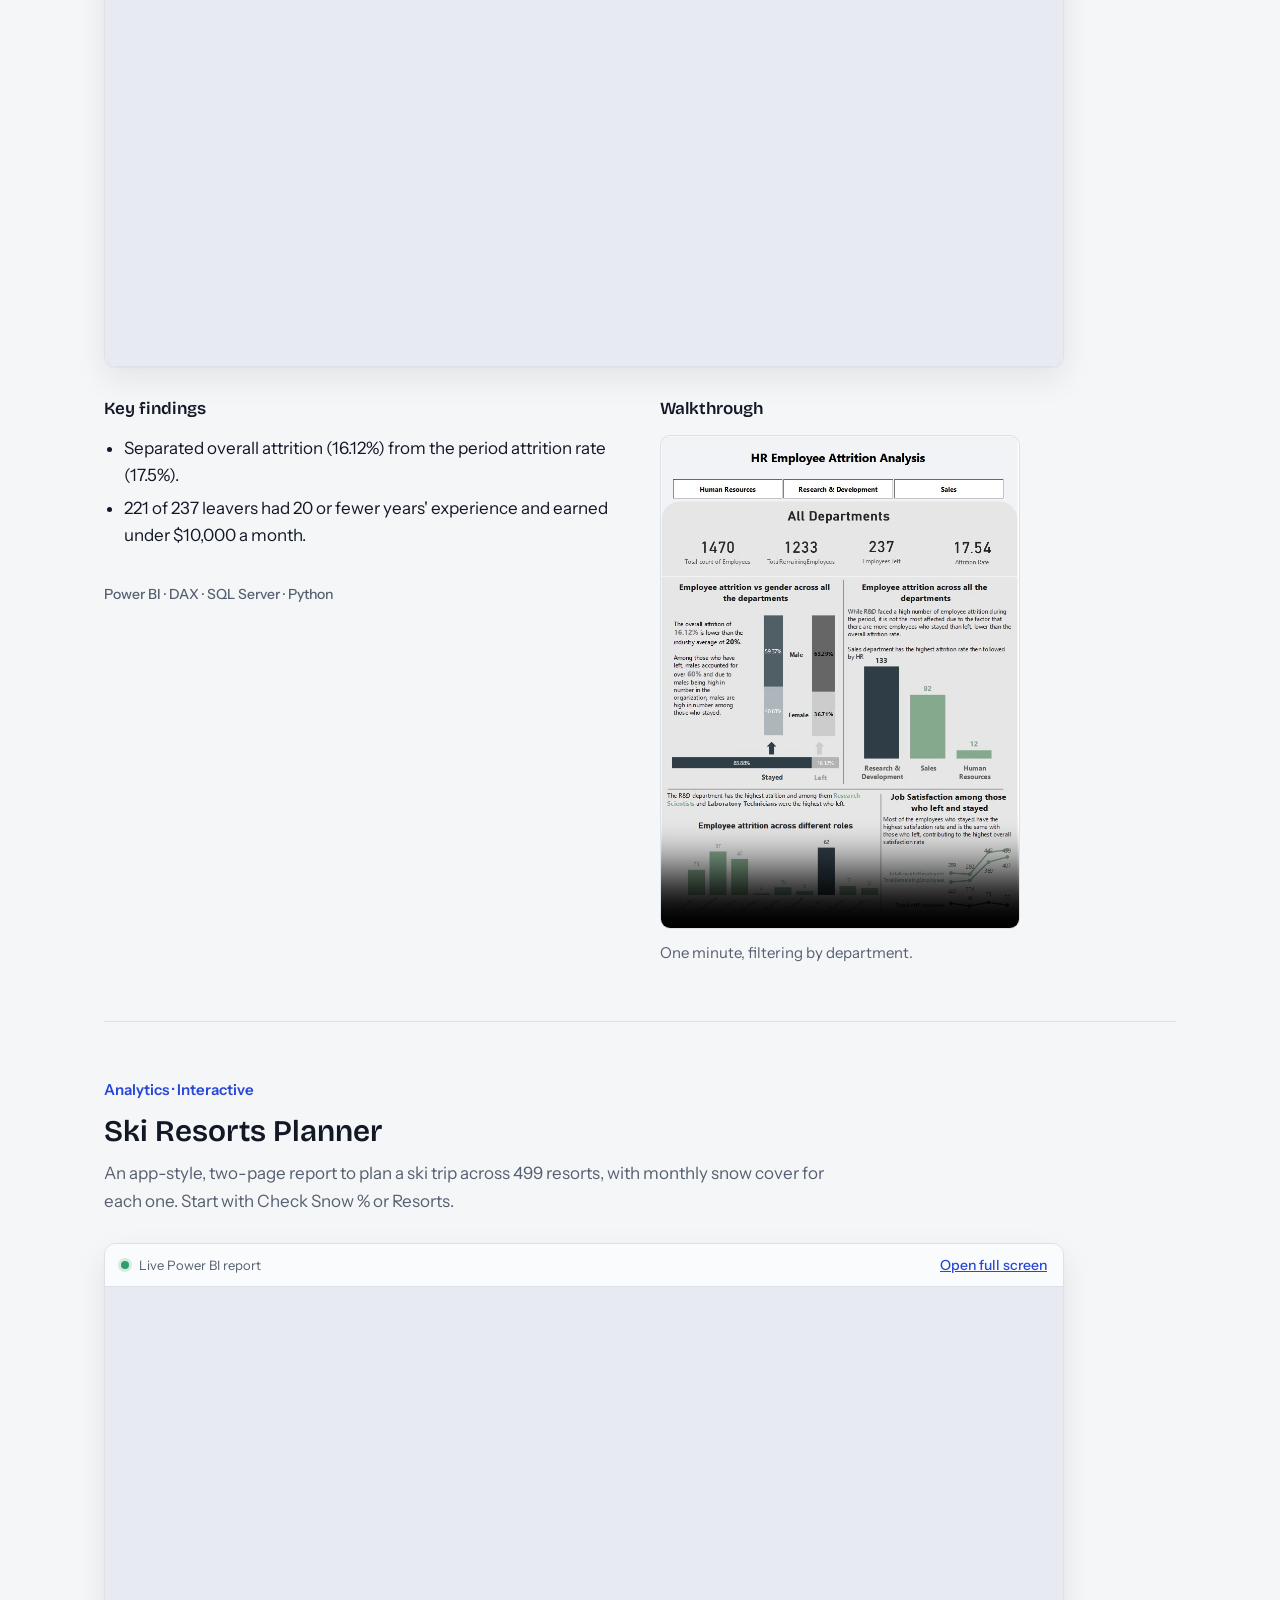
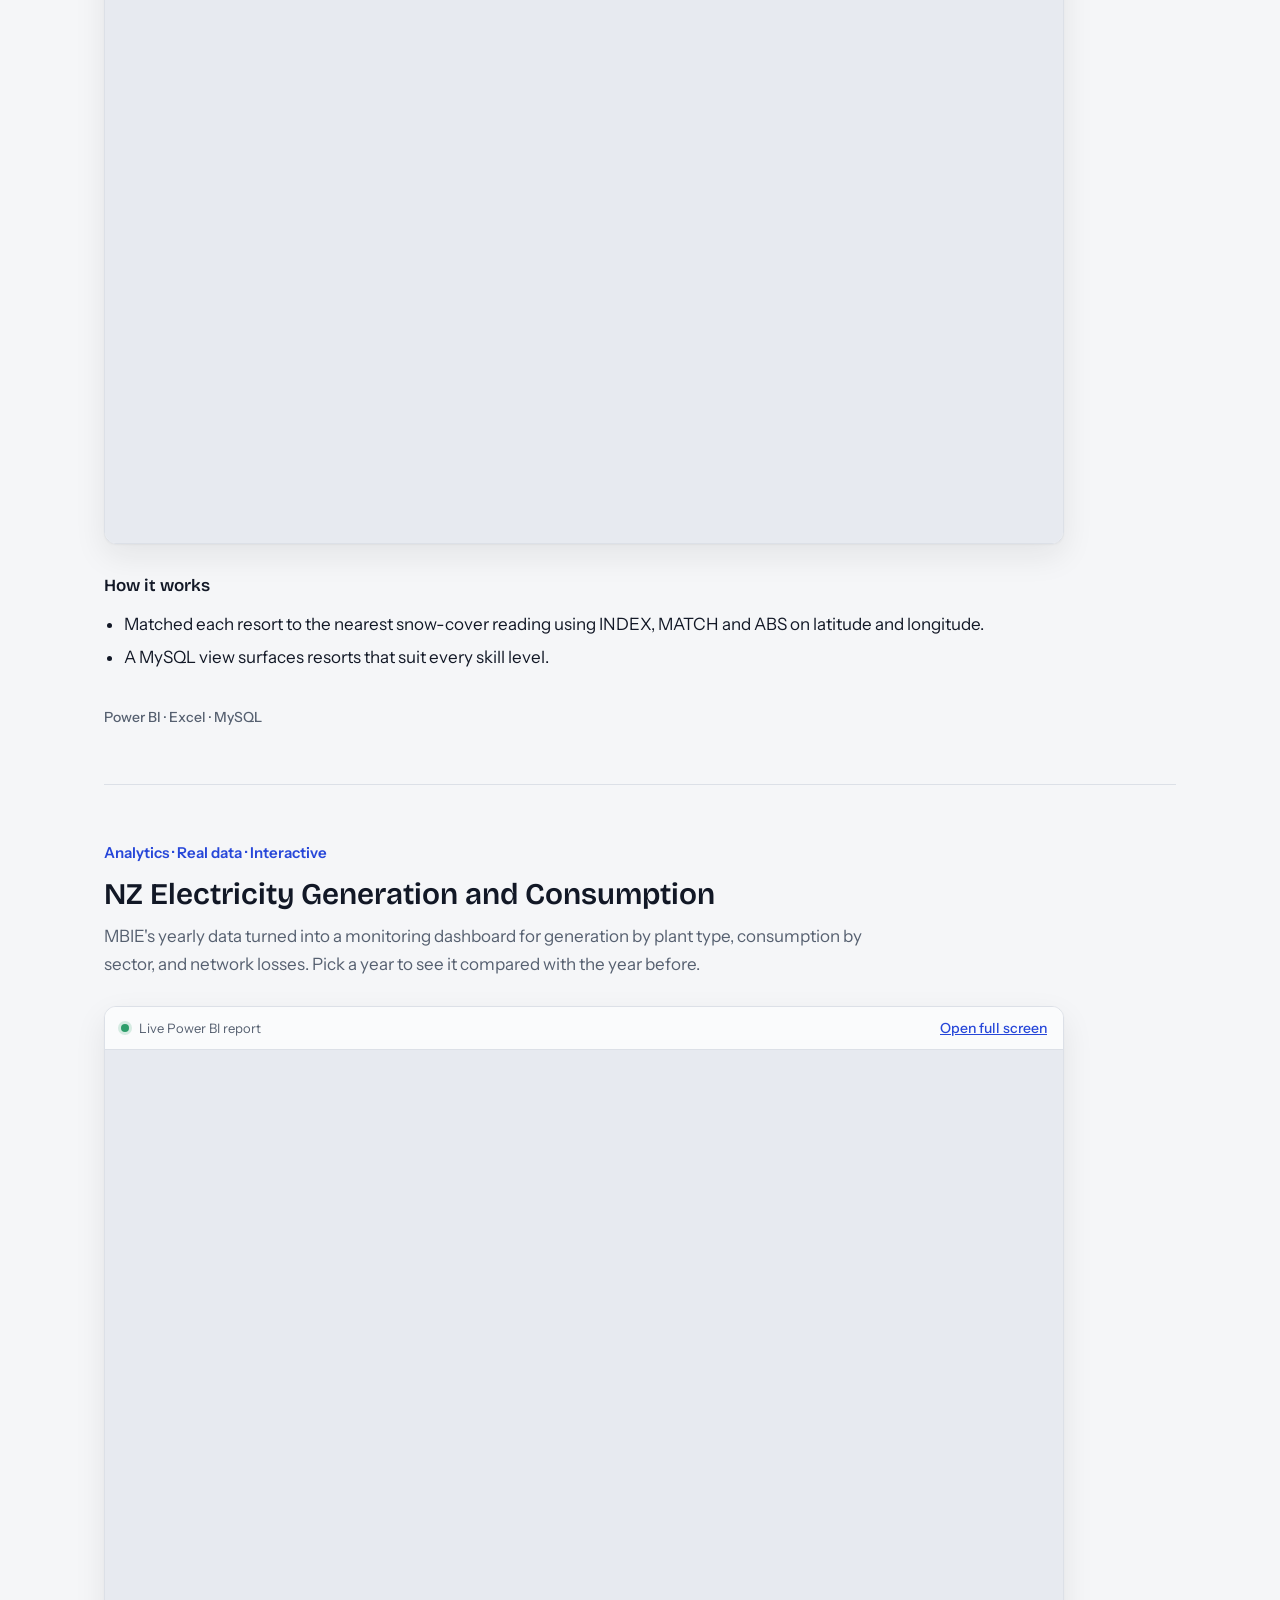
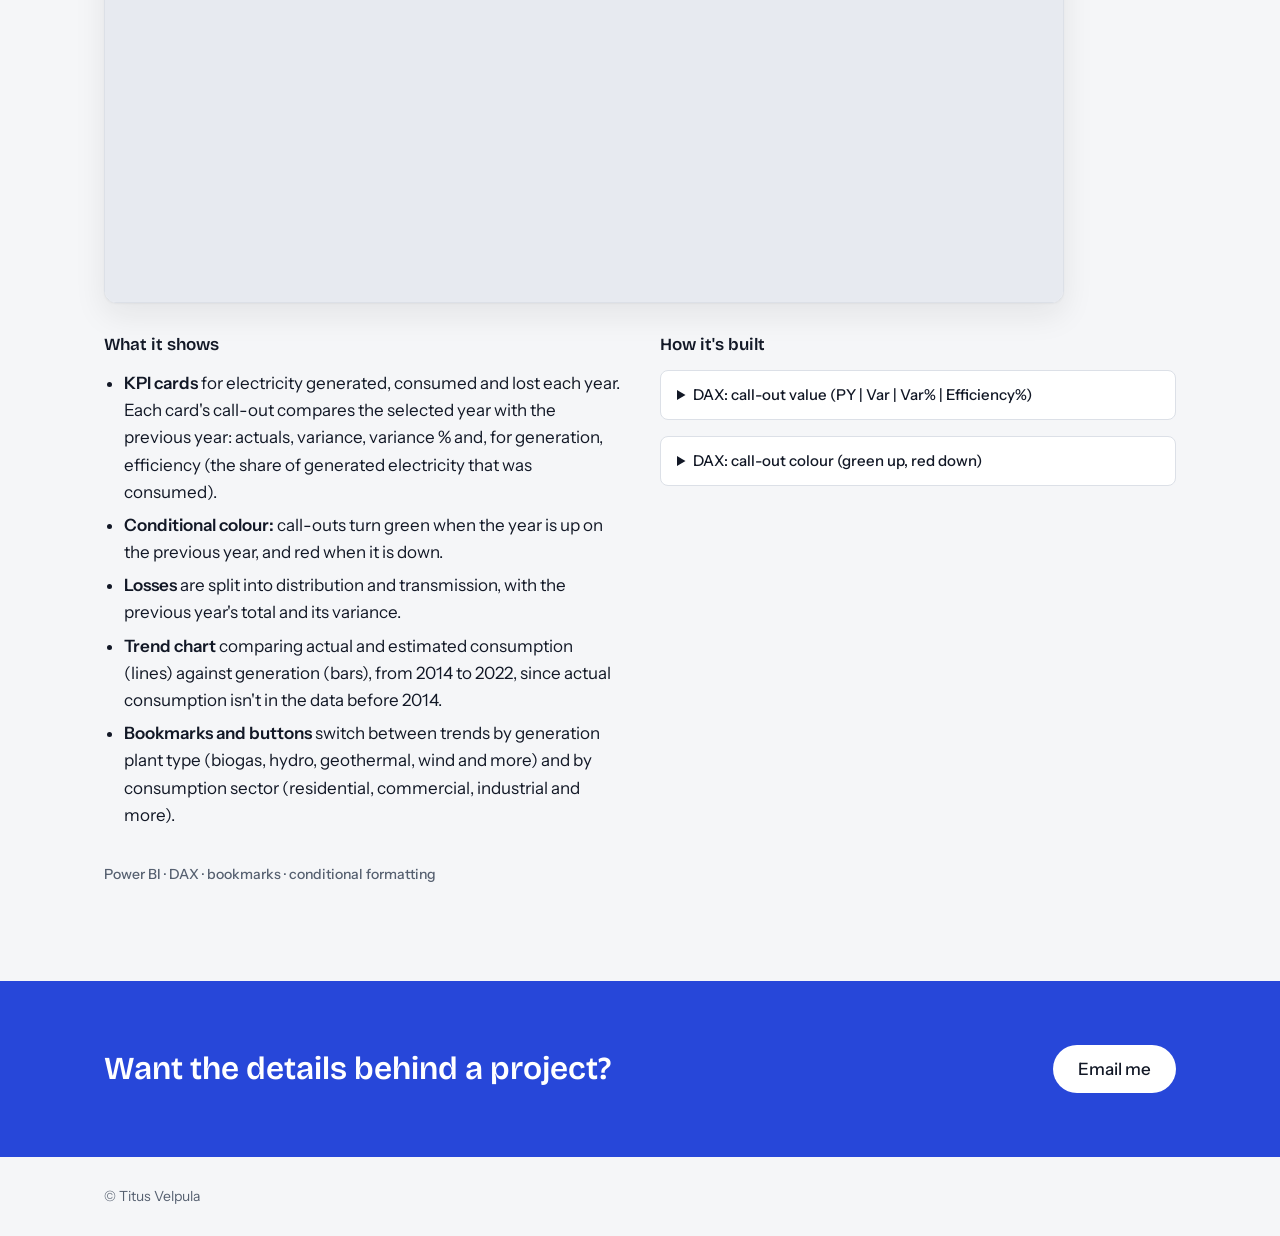
==== commit 15600454: "Keep Celtine content to the general role" ====
--- a/projects.html
+++ b/projects.html
@@ -37,39 +37,43 @@
   </section>
 
   <!-- ===================== AI: PRODUCTION WORK ===================== -->
-  <section id="ai" class="container" aria-label="Production AI work" style="padding-bottom:24px">
-
-    <article class="project" aria-labelledby="cs-h">
-      <div>
-        <p class="label">AI · In production · Celtine Ltd</p>
-        <h2 id="cs-h">Customer-service agent system</h2>
-        <p class="muted">Enquiries used to need staff to check several business systems before replying. The agent classifies each enquiry, gathers the conversation context and retrieves order and shipping information to prepare a response, or escalates to staff.</p>
-        <p class="stack">n8n · JavaScript · Claude and OpenAI APIs · business rules · structured output validation</p>
-      </div>
-      <div>
-        <h3>What I learned from real cases</h3>
-        <ul>
-          <li>Partial shipments can sit under variations of the original order number, so I added lookups for separate dispatches.</li>
-          <li>I investigate failed runs and review generated replies to improve prompts, routing and error handling.</li>
-          <li>Prompts stay model-agnostic, so the provider can be swapped without a rewrite.</li>
-        </ul>
-      </div>
-    </article>
-
-    <article class="project" aria-labelledby="sm-h">
-      <div>
-        <p class="label">AI · Ready to go live · Celtine Ltd</p>
-        <h2 id="sm-h">Social media automation platform</h2>
-        <p class="muted">A multi-workflow agent system that turns product and media data into posts, renders the media, routes them through human review and publishes on a schedule to Instagram, Facebook, Threads and TikTok.</p>
-        <p class="stack">Claude · Creatomate · Magento 2 · Supabase/PostgreSQL · platform APIs with OAuth</p>
-      </div>
-      <div>
-        <h3>How it is built to be safe to ship</h3>
-        <ul>
-          <li>Evaluation and human review before anything is published.</li>
-          <li>OAuth token handling and scheduled publishing per platform.</li>
-          <li>Media selection, rendering and publishing failures tested before rollout.</li>
-        </ul>
+  <!-- ===================== AI: HOW I WORK ===================== -->
+  <div id="ai" class="container group-head">
+    <h2 class="group-title">AI and automation</h2>
+    <p class="muted">How I approach AI systems, and a retrieval project of my own.</p>
+  </div>
+  <section class="container" aria-label="How I build AI systems" style="padding-bottom:24px">
+
+    <article id="principles" class="case" aria-labelledby="case4-h">
+      <div class="case-head">
+        <p class="label">How I work</p>
+        <h2 id="case4-h">How I build AI systems</h2>
+      </div>
+      <div class="patterns patterns-3">
+        <div>
+          <h3>Evaluate before shipping</h3>
+          <p>Give every agent a test set, and checks that run before its output reaches a person.</p>
+        </div>
+        <div>
+          <h3>Design for failure</h3>
+          <p>Let uncertain cases degrade gracefully and go to a person, instead of guessing.</p>
+        </div>
+        <div>
+          <h3>Rules where possible, models where needed</h3>
+          <p>Keep predictable steps in plain code, and use models for language, inside clear constraints.</p>
+        </div>
+        <div>
+          <h3>Keep secrets and personal data contained</h3>
+          <p>Keep keys out of logs, verify incoming webhooks, and send a model only the personal data a task needs.</p>
+        </div>
+        <div>
+          <h3>Stay model-agnostic</h3>
+          <p>Write prompts and interfaces that don't depend on one provider, so models can be swapped without a rewrite.</p>
+        </div>
+        <div>
+          <h3>Make it observable</h3>
+          <p>Log what matters, including failures, so problems show up in the data before they show up in complaints.</p>
+        </div>
       </div>
     </article>
   </section>
@@ -109,7 +113,11 @@
 
   <!-- ===================== ANALYTICS ===================== -->
   <!-- To add a report link, uncomment the "View report" line and paste the link. -->
-  <section id="analytics" class="container" aria-label="Analytics projects" style="padding-top:24px; padding-bottom:40px">
+  <div id="analytics" class="container group-head">
+    <h2 class="group-title">Analytics</h2>
+    <p class="muted">Power BI dashboards and analysis, most of them live and interactive.</p>
+  </div>
+  <section class="container" aria-label="Analytics projects" style="padding-bottom:40px">
 
     <article id="pizza" class="project" style="border-top:0" aria-labelledby="pizza-h">
       <div><a href="assets/pizza.jpg"><img class="shot" src="assets/pizza.jpg" alt="Plato's Pizzeria sales dashboard: revenue forecast, table occupancy heatmap, pizza popularity and key takeaways" loading="lazy"></a></div>
--- a/styles.css
+++ b/styles.css
@@ -219,20 +219,61 @@
   border-radius: 0 0 8px 8px; font-family: var(--mono); font-size: 13px; line-height: 1.6;
 }
 
-/* ---------- Tools used in each job ---------- */
-.tools { list-style: none; padding: 0; margin: 14px 0 0; display: flex; flex-wrap: wrap; gap: 8px; }
+/* ---------- Tools used in each job (side column) ---------- */
+.job-side { display: flex; flex-direction: column; align-items: flex-end; gap: 16px; }
+.tools {
+  list-style: none; margin: 0; padding: 0;
+  display: grid; grid-template-columns: repeat(3, 64px); gap: 8px;
+}
 .tools li {
-  display: inline-flex; align-items: center; gap: 7px; padding: 5px 12px 5px 10px;
-  background: var(--card); border: 1px solid var(--line); border-radius: 999px;
-  font-size: 14px; font-weight: 500; line-height: 1.3; color: var(--ink);
-}
-.tools img { width: 16px; height: 16px; }
-.job .tools { padding-left: 0; margin-top: 14px; }
+  height: 64px; display: flex; flex-direction: column; align-items: center; justify-content: center; gap: 5px;
+  background: var(--card); border: 1px solid var(--line); border-radius: 12px;
+  font-size: 10.5px; font-weight: 500; line-height: 1.1; color: var(--muted); text-align: center;
+}
+.tools img { width: 26px; height: 26px; }
+.job .tools { padding-left: 0; margin-top: 0; }
+.tools .text-only b { font-size: 12px; font-weight: 600; color: var(--ink); padding: 0 4px; }
+@media (max-width: 640px) {
+  .job-side { align-items: flex-start; width: 100%; }
+  .tools { grid-template-columns: repeat(4, 64px); }
+}
 
 /* Screenshots: show the top of tall dashboards */
 .thumb, .shot { object-position: top center; }
 a > .shot { display: block; }
 .walkthrough { width: 100%; max-width: 360px; border-radius: 10px; border: 1px solid var(--line); background: var(--soft); }
+
+/* ---------- AI case studies ---------- */
+.case { padding: 56px 0; border-top: 1px solid var(--line); display: flex; flex-direction: column; gap: 28px; }
+.case-head { max-width: 780px; display: flex; flex-direction: column; gap: 12px; }
+.case-head h2 { font-size: 32px; font-weight: 700; line-height: 1.12; letter-spacing: -0.025em; }
+.case h3 { font-size: 17px; font-weight: 700; }
+.case ul { padding-left: 20px; display: flex; flex-direction: column; gap: 8px; margin-top: 10px; }
+.case b { font-weight: 600; }
+
+
+.patterns { display: grid; grid-template-columns: repeat(auto-fit, minmax(240px, 1fr)); gap: 16px; }
+.patterns > div {
+  background: var(--card); border: 1px solid var(--line); border-radius: 14px;
+  padding: 22px; display: flex; flex-direction: column; gap: 8px;
+}
+.patterns-3 { grid-template-columns: repeat(auto-fit, minmax(280px, 1fr)); }
+.patterns p { font-size: 15.5px; line-height: 1.55; color: var(--muted); }
+
+/* ---------- Grouping: AI vs analytics ---------- */
+.group-head { padding-top: 72px; padding-bottom: 8px; display: flex; flex-direction: column; gap: 10px; scroll-margin-top: 16px; }
+.group-title { font-size: clamp(36px, 5vw, 52px); font-weight: 800; letter-spacing: -0.035em; line-height: 1; }
+.group-head + section > .case:first-child, .group-head + section > .project:first-child { border-top: 0; }
+.group-head#analytics { border-top: 1px solid var(--line); margin-top: 24px; }
+
+/* Featured AI projects on the home page */
+.featured-head { margin-bottom: 8px; }
+.dark .h-section { color: #FFFFFF; }
+.dark .link-accent { color: var(--on-dark-accent); }
+.feature { padding: 48px 0; }
+.feature + .feature { border-top: 1px solid var(--on-dark-line); }
+.feature:last-child { padding-bottom: 0; }
+h3.h-feature { font-size: 36px; }
 
 /* ---------- Contact band and footer ---------- */
 .accent-band { background: var(--accent); color: #FFFFFF; }
@@ -287,4 +328,7 @@
   .contact h2 { font-size: 34px; }
   .h-section { font-size: 30px; }
   .project h2 { font-size: 26px; }
-}
+  .case-head h2 { font-size: 26px; }
+  h3.h-feature { font-size: 28px; }
+  .group-head { padding-top: 48px; }
+}
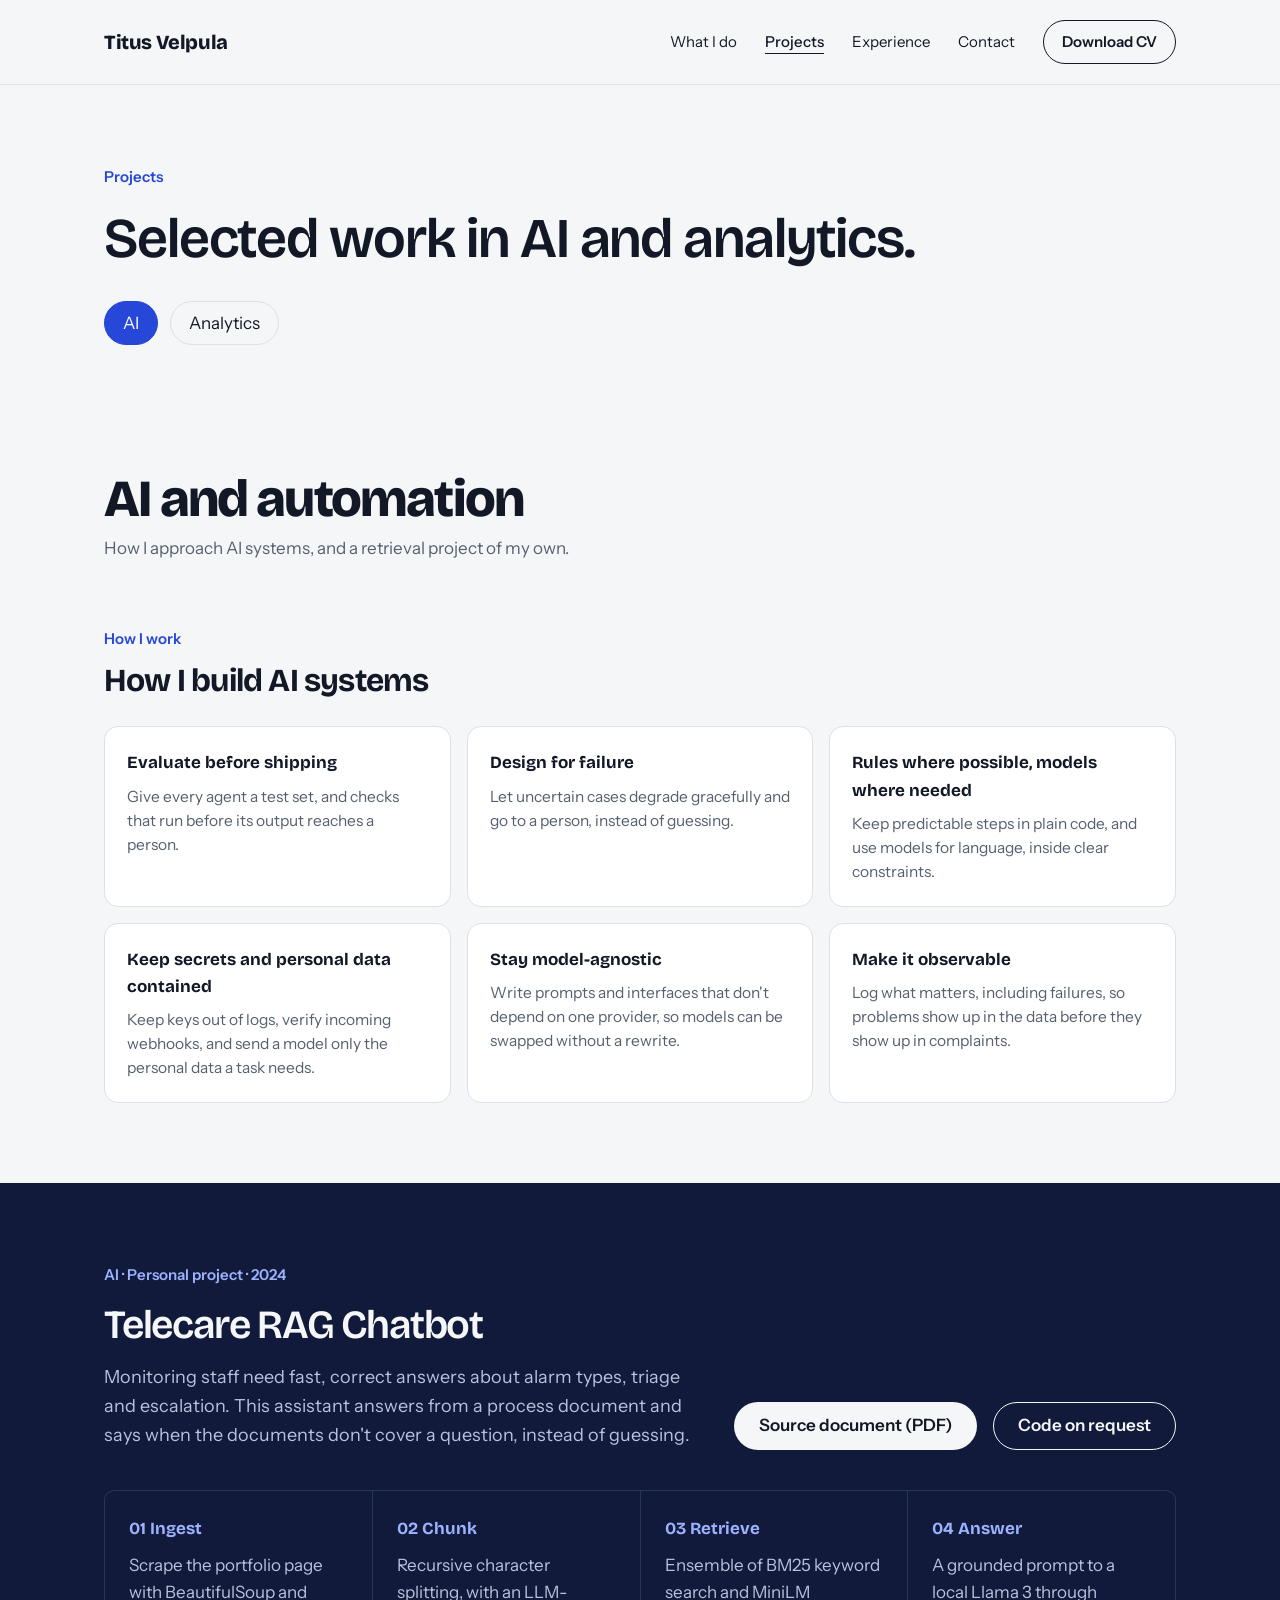
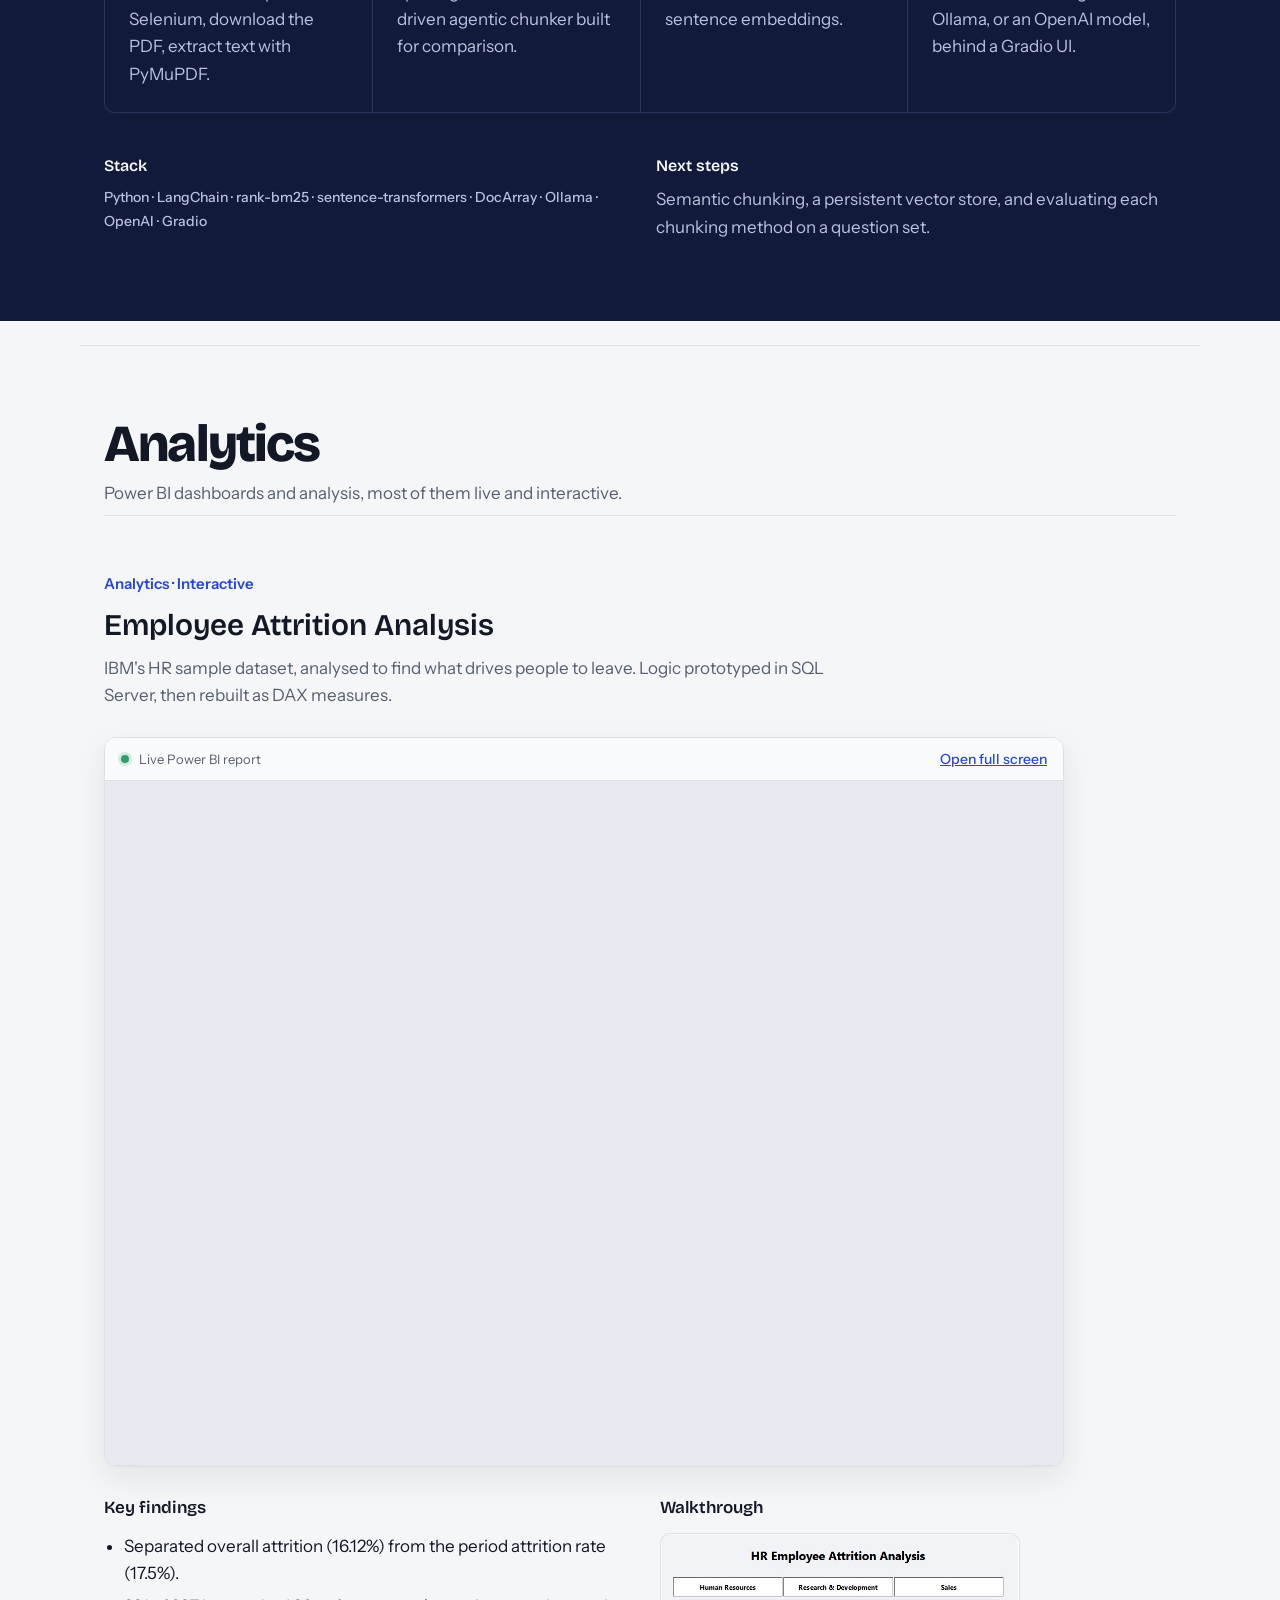
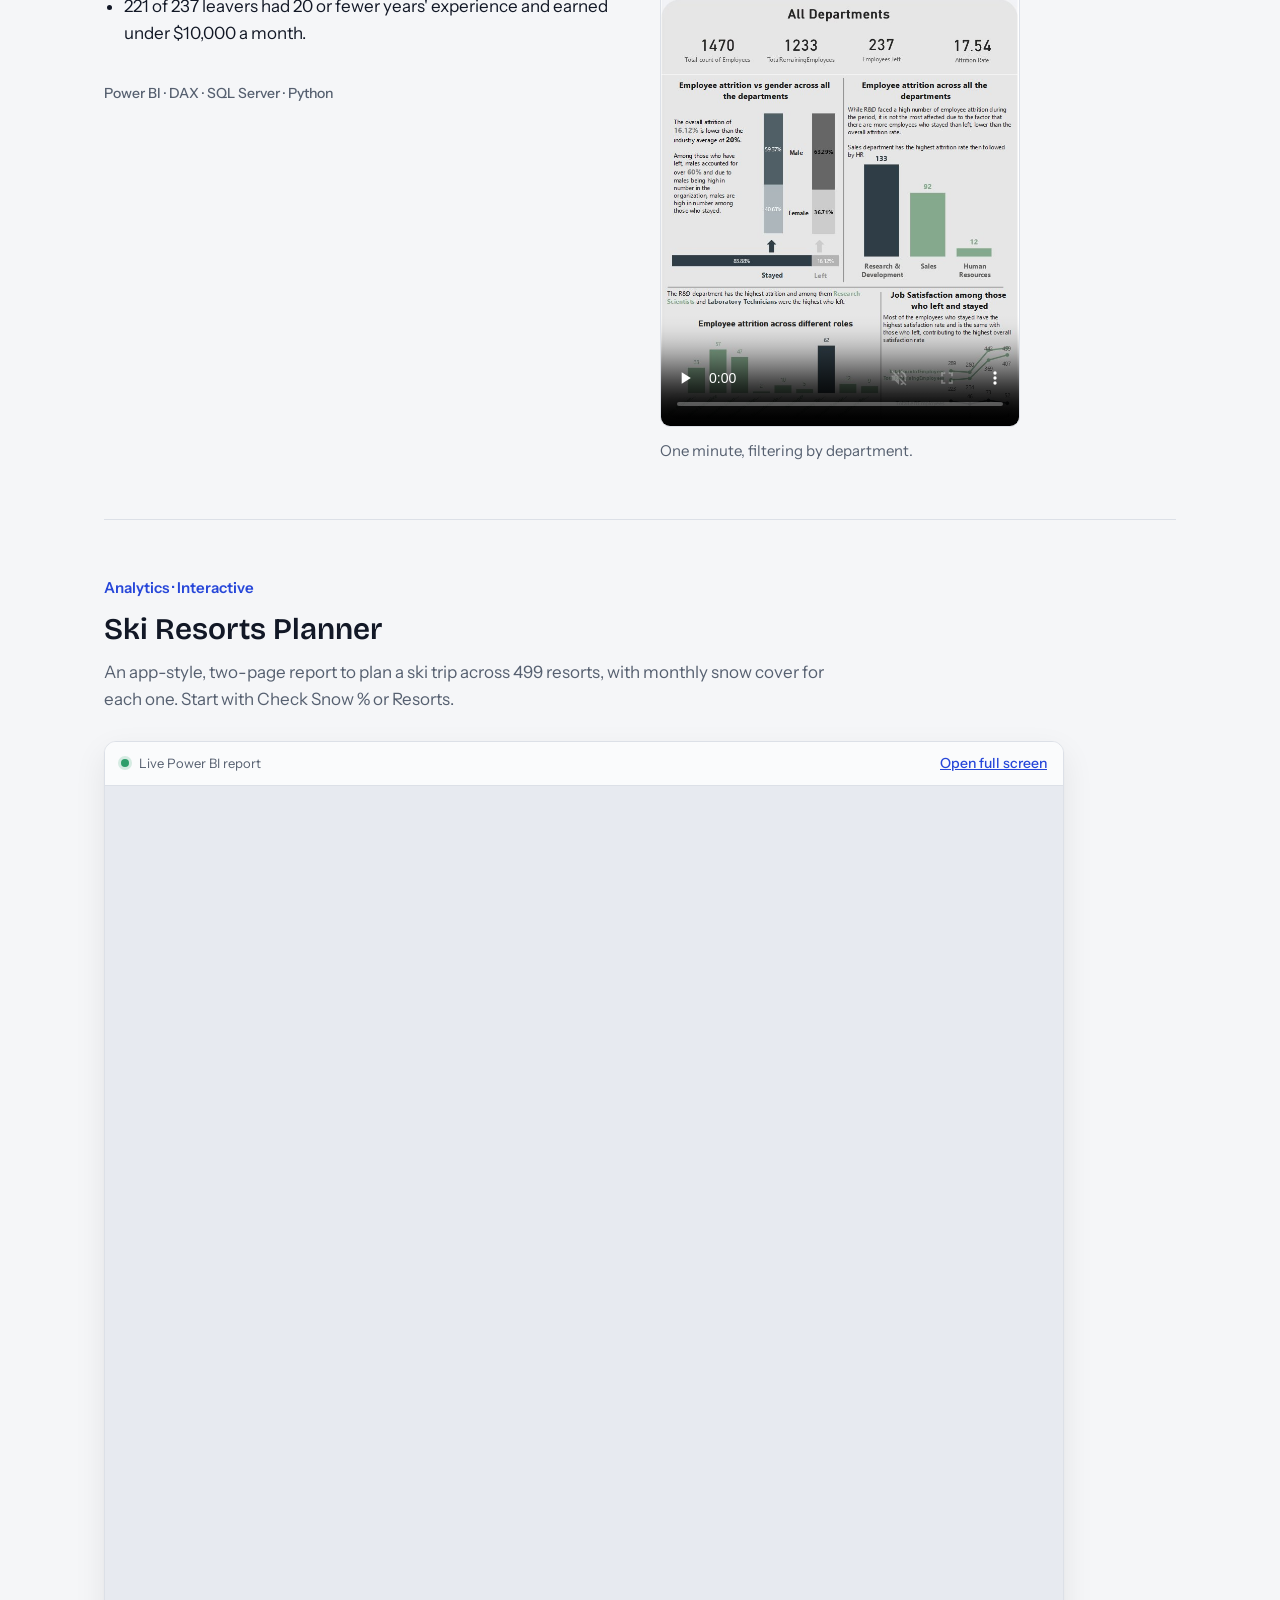
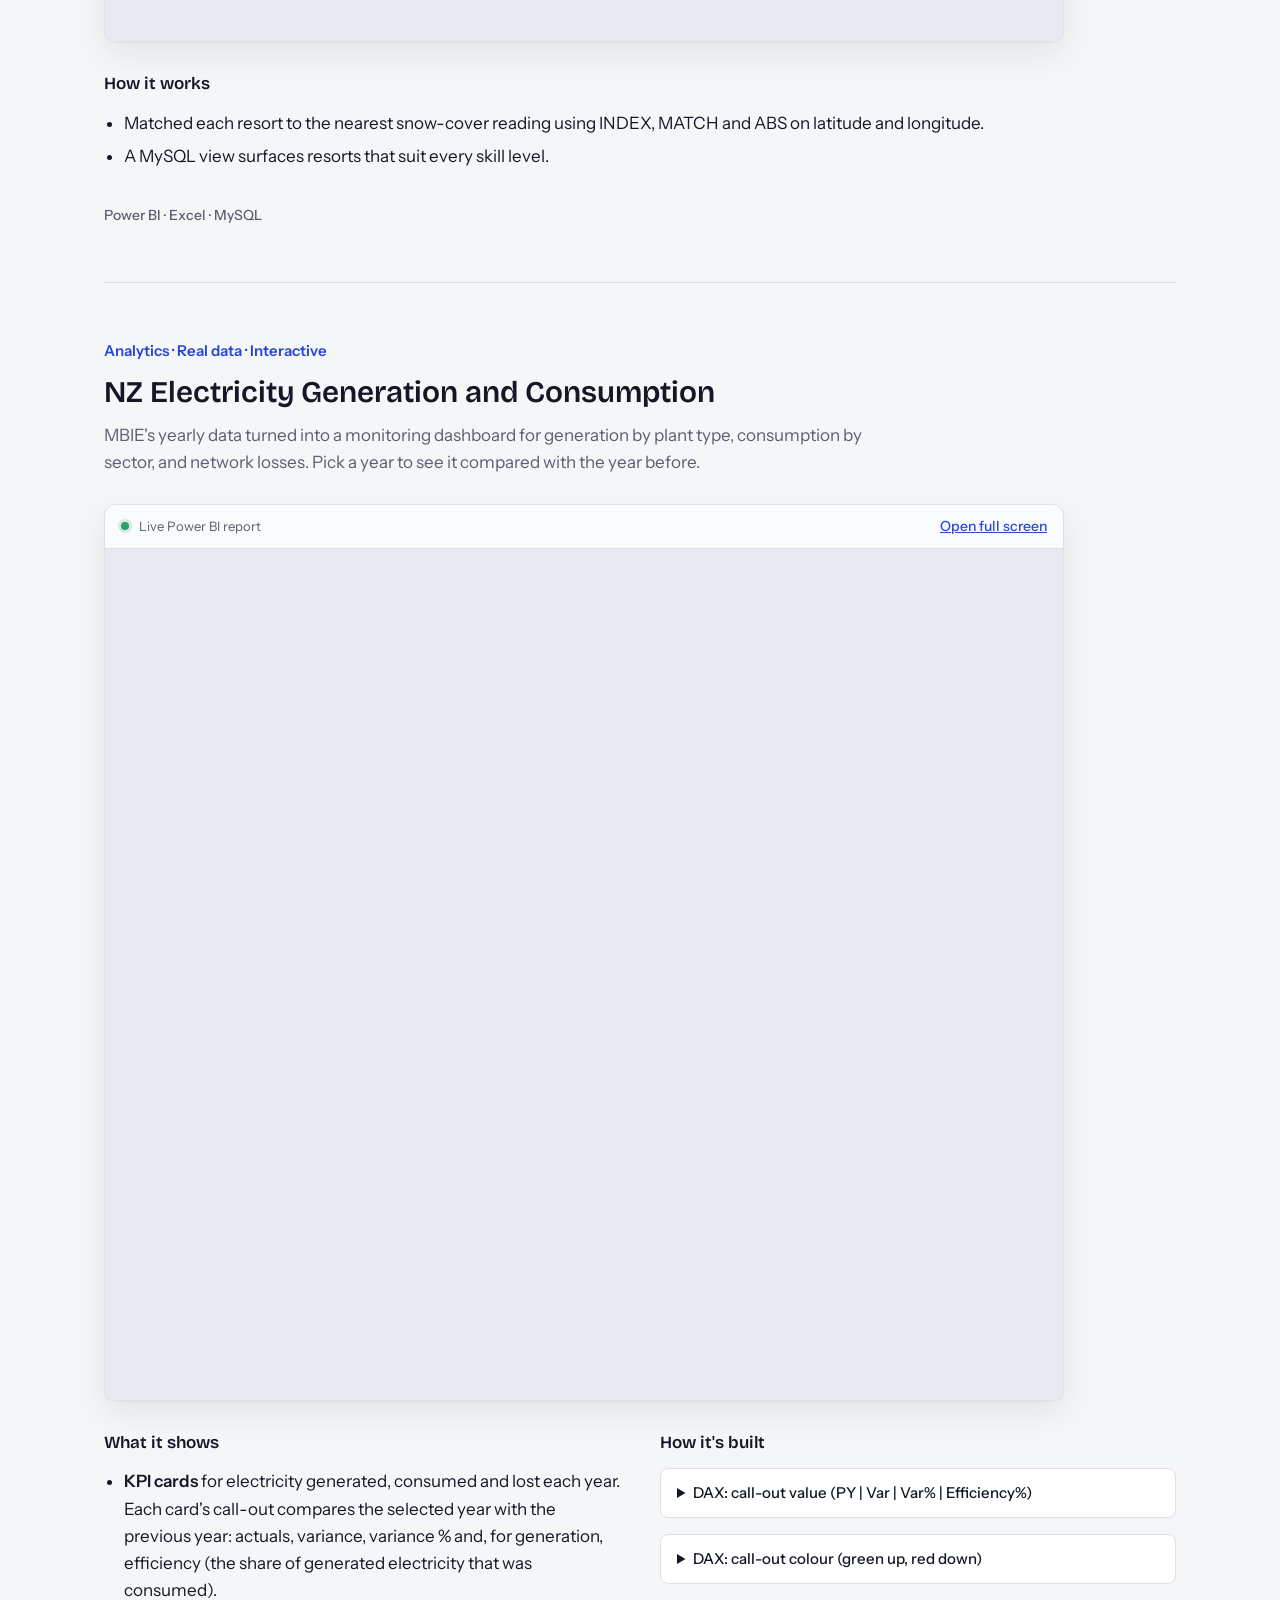
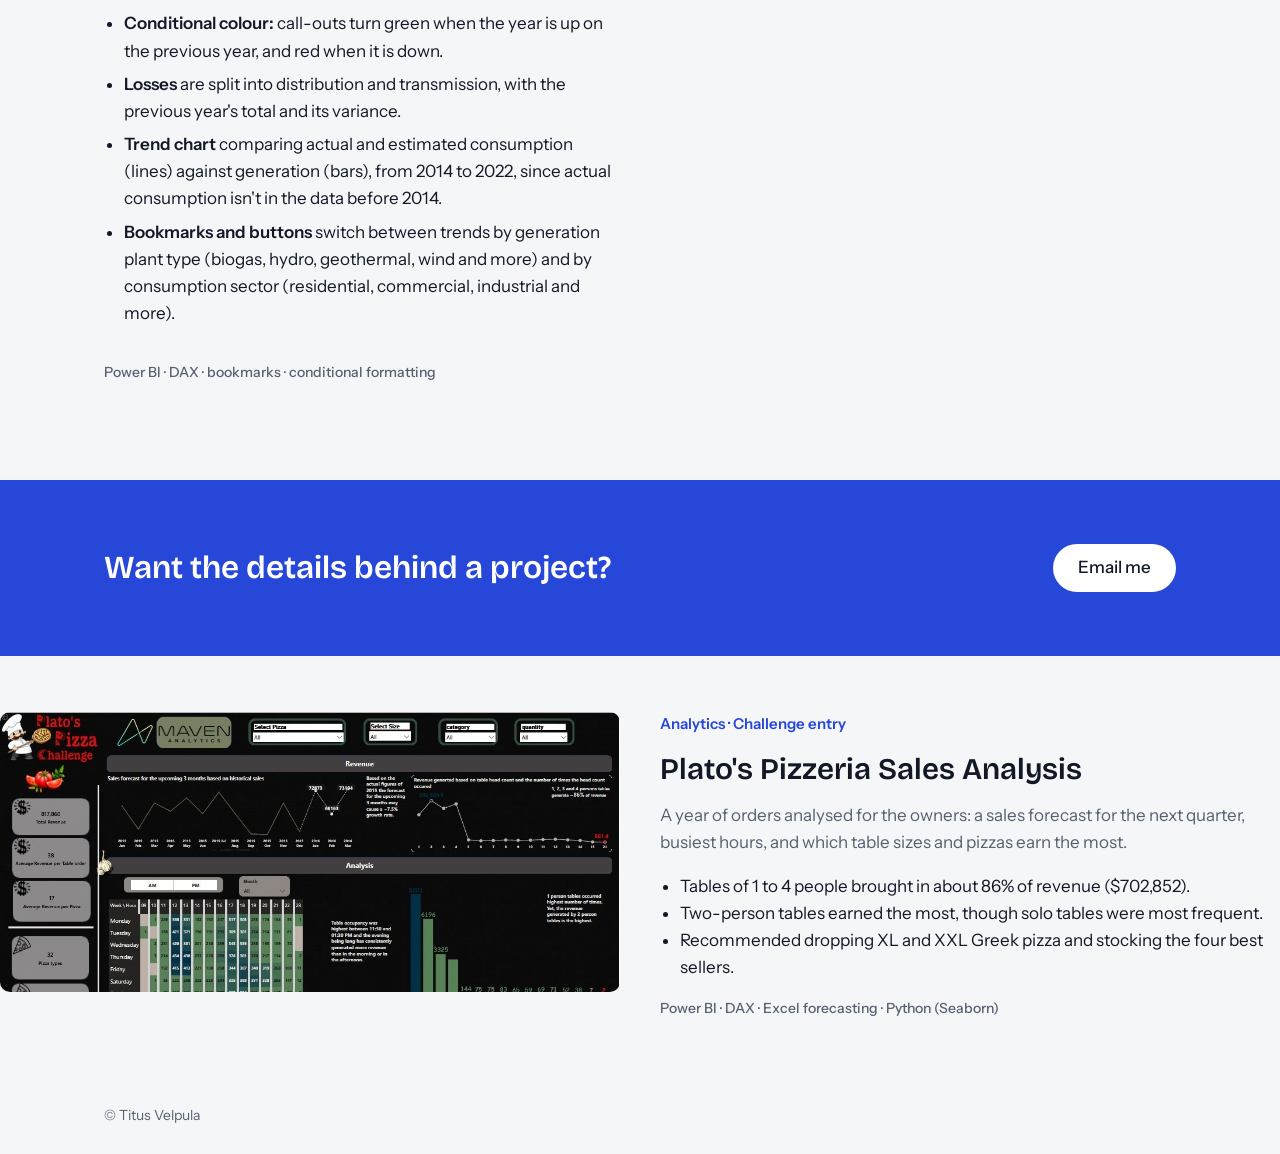
==== commit 06f2c688: "Reorder analytics projects; ski opens on page 1" ====
--- a/projects.html
+++ b/projects.html
@@ -8,7 +8,7 @@
   <link rel="preconnect" href="https://fonts.googleapis.com">
   <link rel="preconnect" href="https://fonts.gstatic.com" crossorigin>
   <link href="https://fonts.googleapis.com/css2?family=Bricolage+Grotesque:opsz,wght@12..96,500;12..96,700;12..96,800&family=Instrument+Sans:wght@400;500;600&display=swap" rel="stylesheet">
-  <link rel="stylesheet" href="styles.css">
+  <link rel="stylesheet" href="styles.css?v=4">
 </head>
 <body>
 
@@ -118,22 +118,6 @@
     <p class="muted">Power BI dashboards and analysis, most of them live and interactive.</p>
   </div>
   <section class="container" aria-label="Analytics projects" style="padding-bottom:40px">
-
-    <article id="pizza" class="project" style="border-top:0" aria-labelledby="pizza-h">
-      <div><a href="assets/pizza.jpg"><img class="shot" src="assets/pizza.jpg" alt="Plato's Pizzeria sales dashboard: revenue forecast, table occupancy heatmap, pizza popularity and key takeaways" loading="lazy"></a></div>
-      <div>
-        <p class="label">Analytics · Challenge entry</p>
-        <h2 id="pizza-h">Plato's Pizzeria Sales Analysis</h2>
-        <p class="muted">A year of orders analysed for the owners: a sales forecast for the next quarter, busiest hours, and which table sizes and pizzas earn the most.</p>
-        <ul>
-          <li>Tables of 1 to 4 people brought in about 86% of revenue ($702,852).</li>
-          <li>Two-person tables earned the most, though solo tables were most frequent.</li>
-          <li>Recommended dropping XL and XXL Greek pizza and stocking the four best sellers.</li>
-        </ul>
-        <p class="stack">Power BI · DAX · Excel forecasting · Python (Seaborn)</p>
-        <!-- <a href="PASTE-REPORT-LINK" style="font-weight:500">View report</a> -->
-      </div>
-    </article>
 
     <article id="attrition" class="project-live" aria-labelledby="hr-h">
       <div class="live-head">
@@ -289,7 +273,21 @@
       <a class="btn" style="background:#FFFFFF; color:var(--ink)" href="mailto:titusdinkar@gmail.com">Email me</a>
     </div>
   </section>
-
+    <article id="pizza" class="project" style="border-top:0" aria-labelledby="pizza-h">
+      <div><a href="assets/pizza.jpg"><img class="shot" src="assets/pizza.jpg" alt="Plato's Pizzeria sales dashboard: revenue forecast, table occupancy heatmap, pizza popularity and key takeaways" loading="lazy"></a></div>
+      <div>
+        <p class="label">Analytics · Challenge entry</p>
+        <h2 id="pizza-h">Plato's Pizzeria Sales Analysis</h2>
+        <p class="muted">A year of orders analysed for the owners: a sales forecast for the next quarter, busiest hours, and which table sizes and pizzas earn the most.</p>
+        <ul>
+          <li>Tables of 1 to 4 people brought in about 86% of revenue ($702,852).</li>
+          <li>Two-person tables earned the most, though solo tables were most frequent.</li>
+          <li>Recommended dropping XL and XXL Greek pizza and stocking the four best sellers.</li>
+        </ul>
+        <p class="stack">Power BI · DAX · Excel forecasting · Python (Seaborn)</p>
+        <!-- <a href="PASTE-REPORT-LINK" style="font-weight:500">View report</a> -->
+      </div>
+    </article>
 </main>
 
 <footer class="container site-footer">© Titus Velpula</footer>
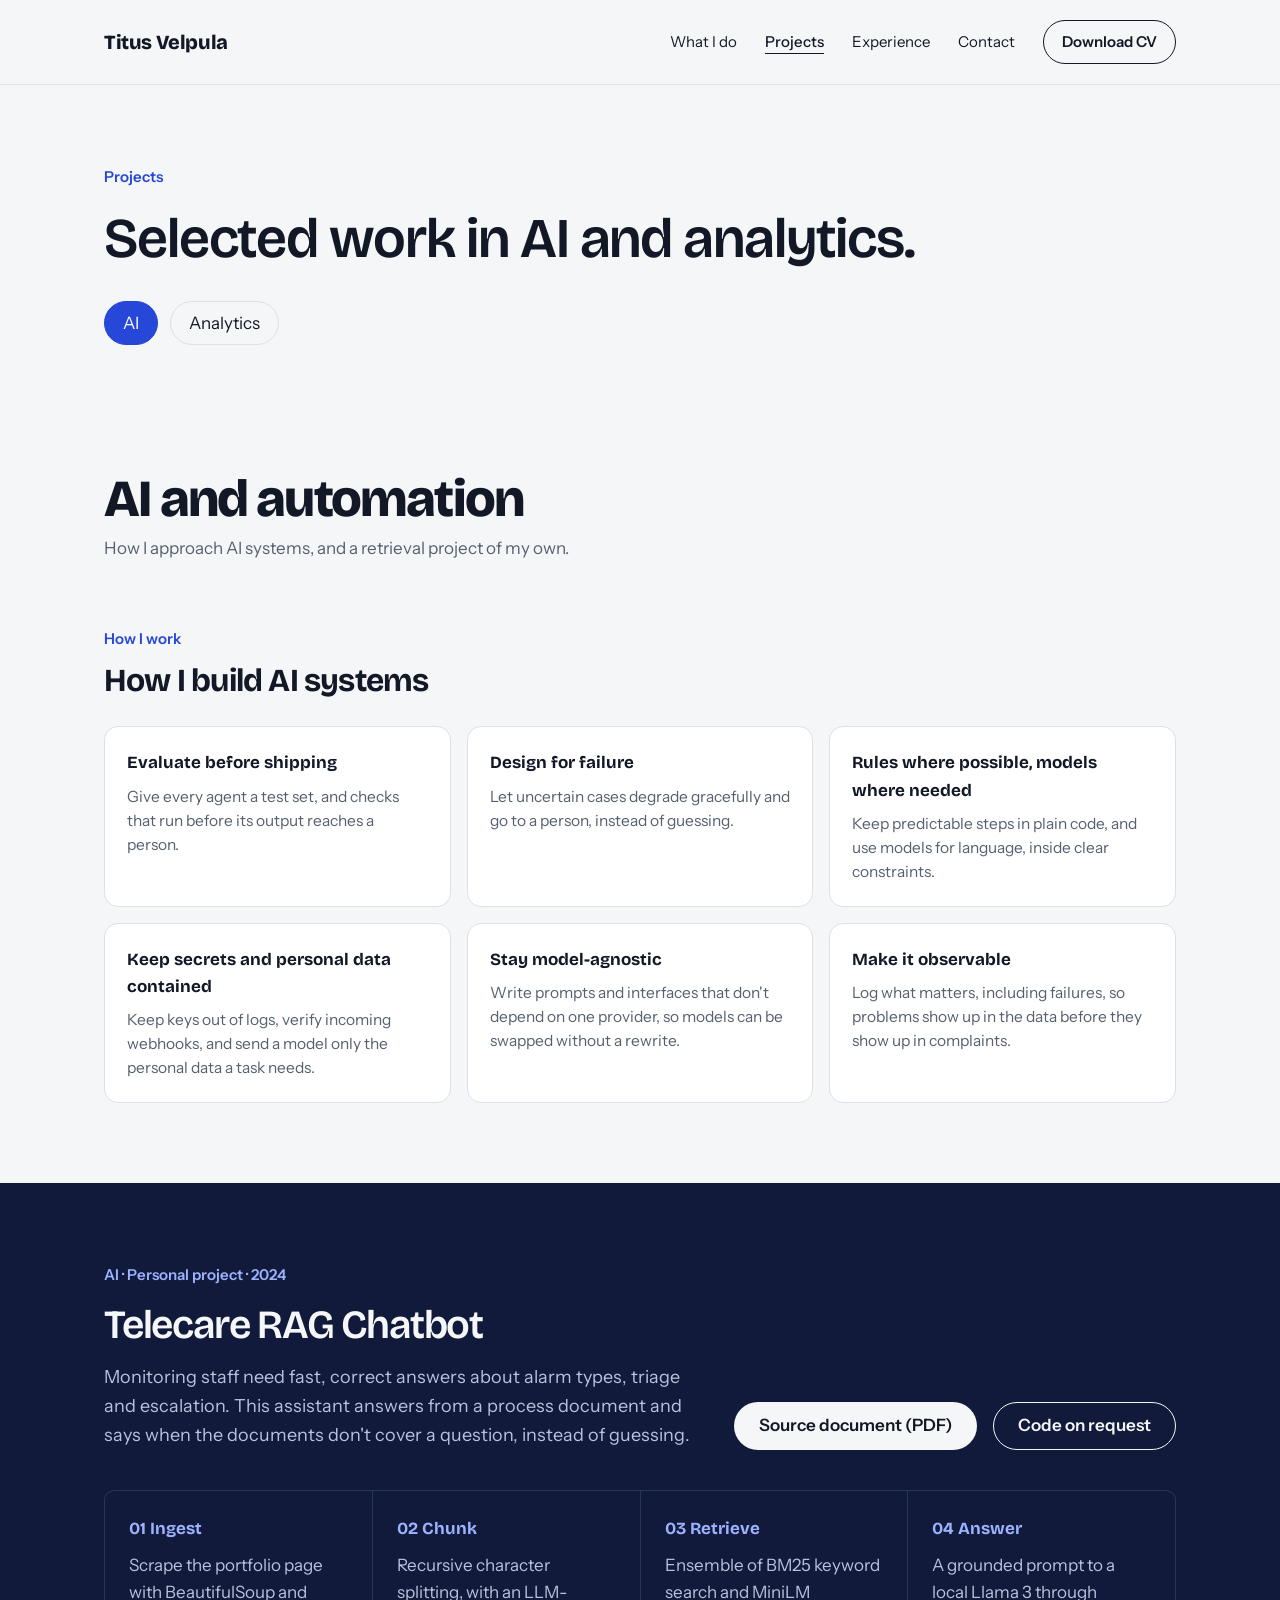
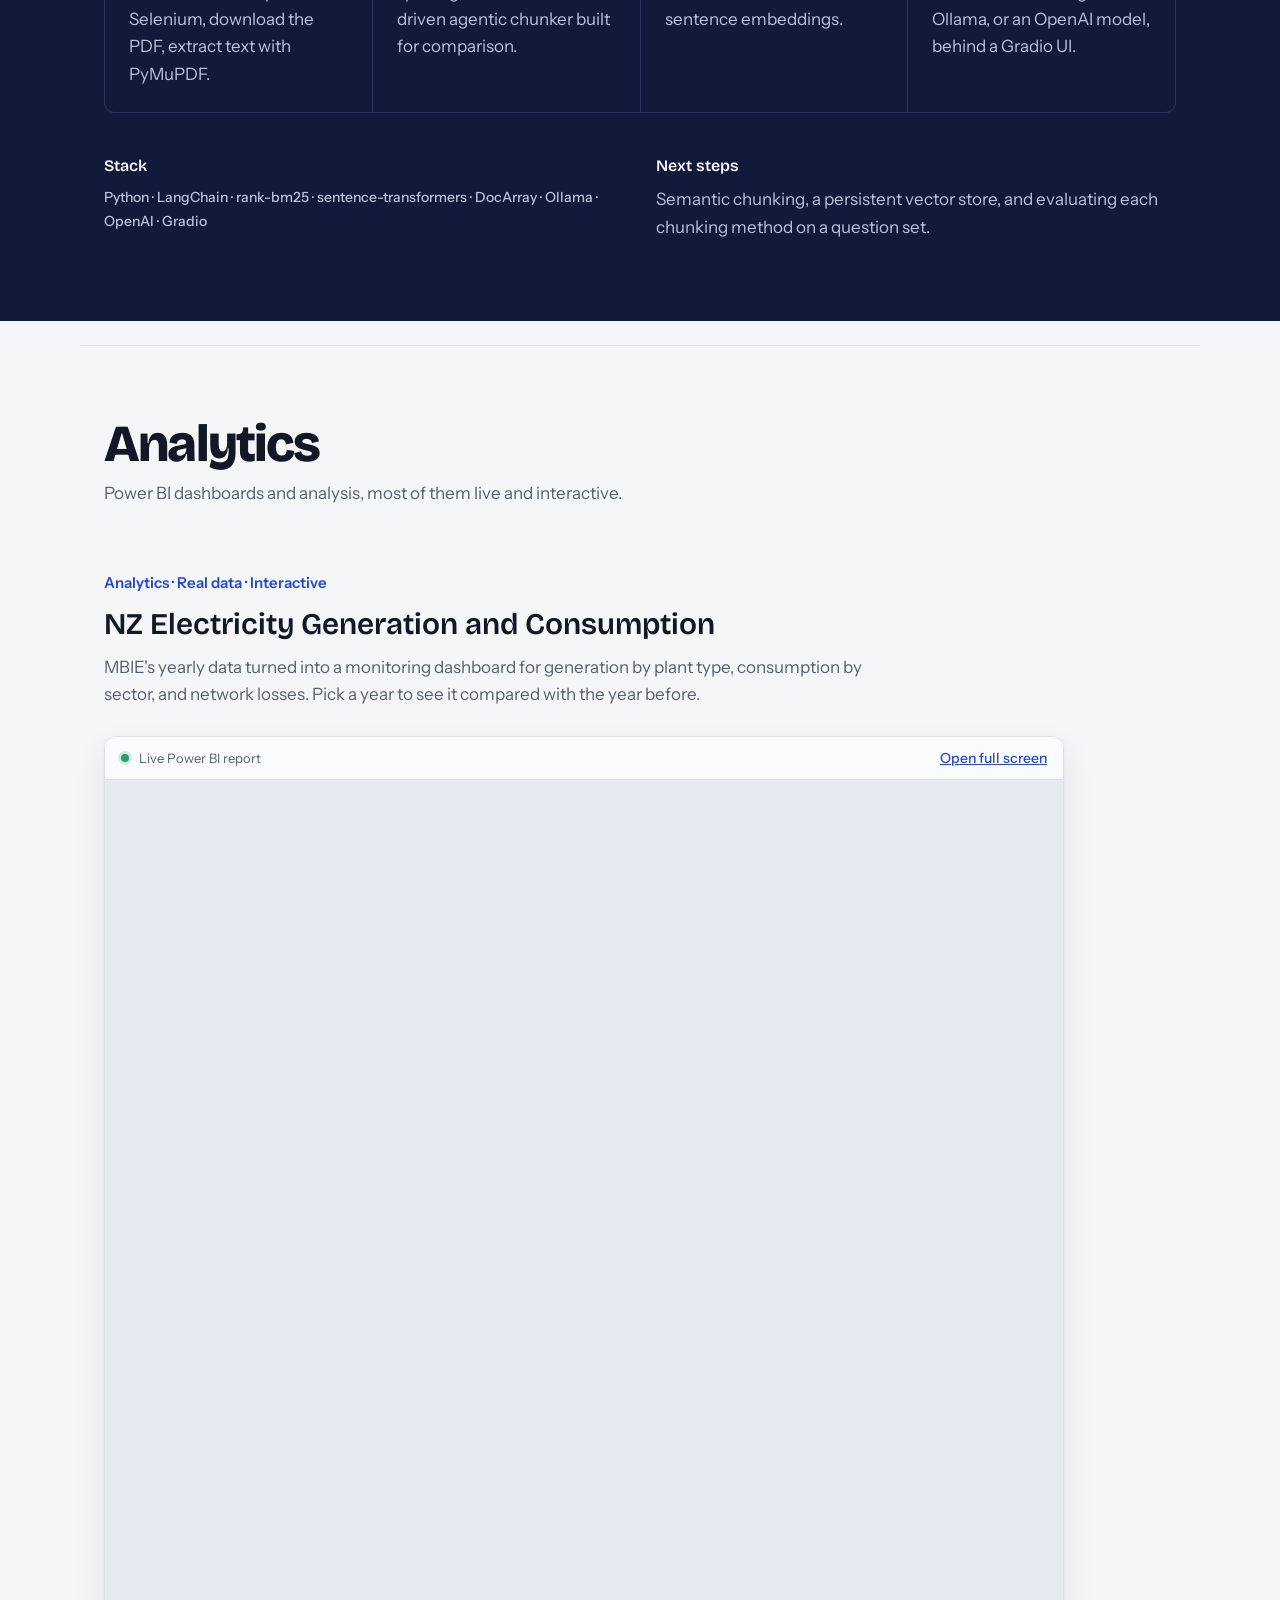
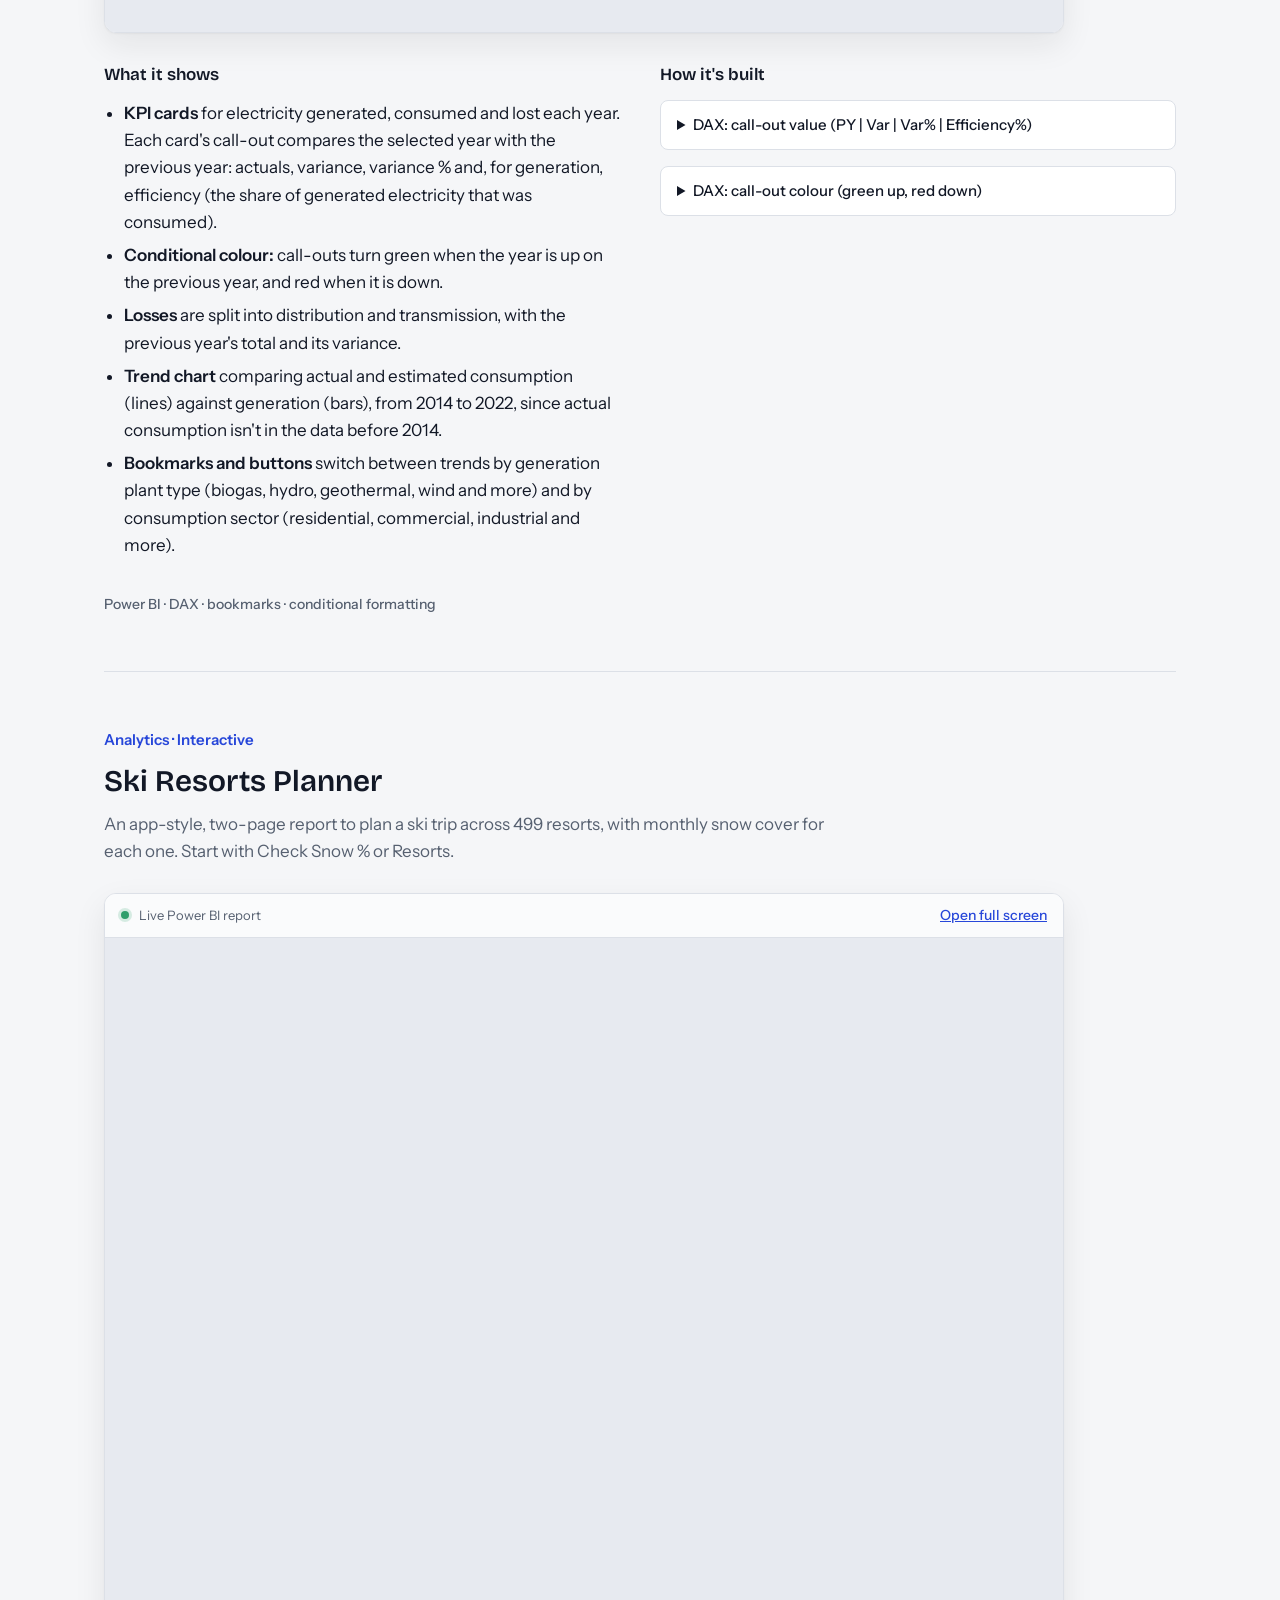
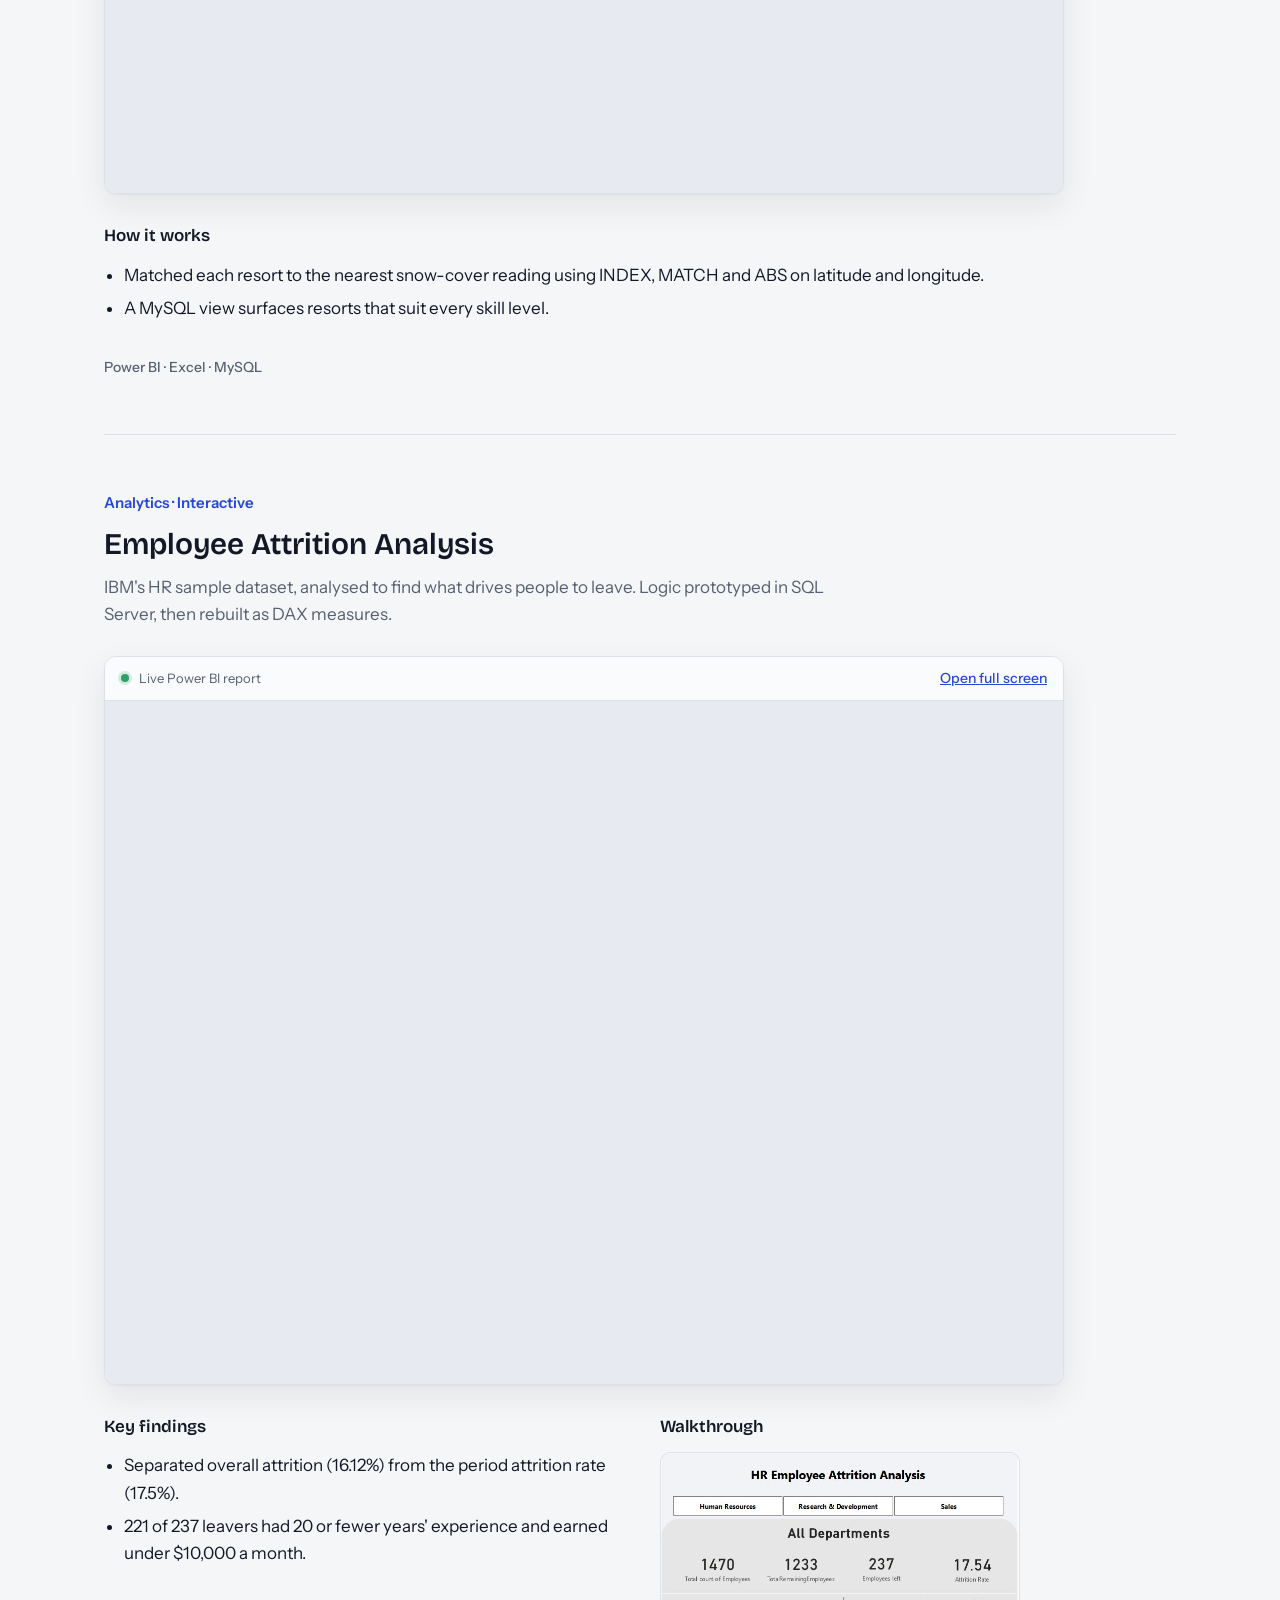
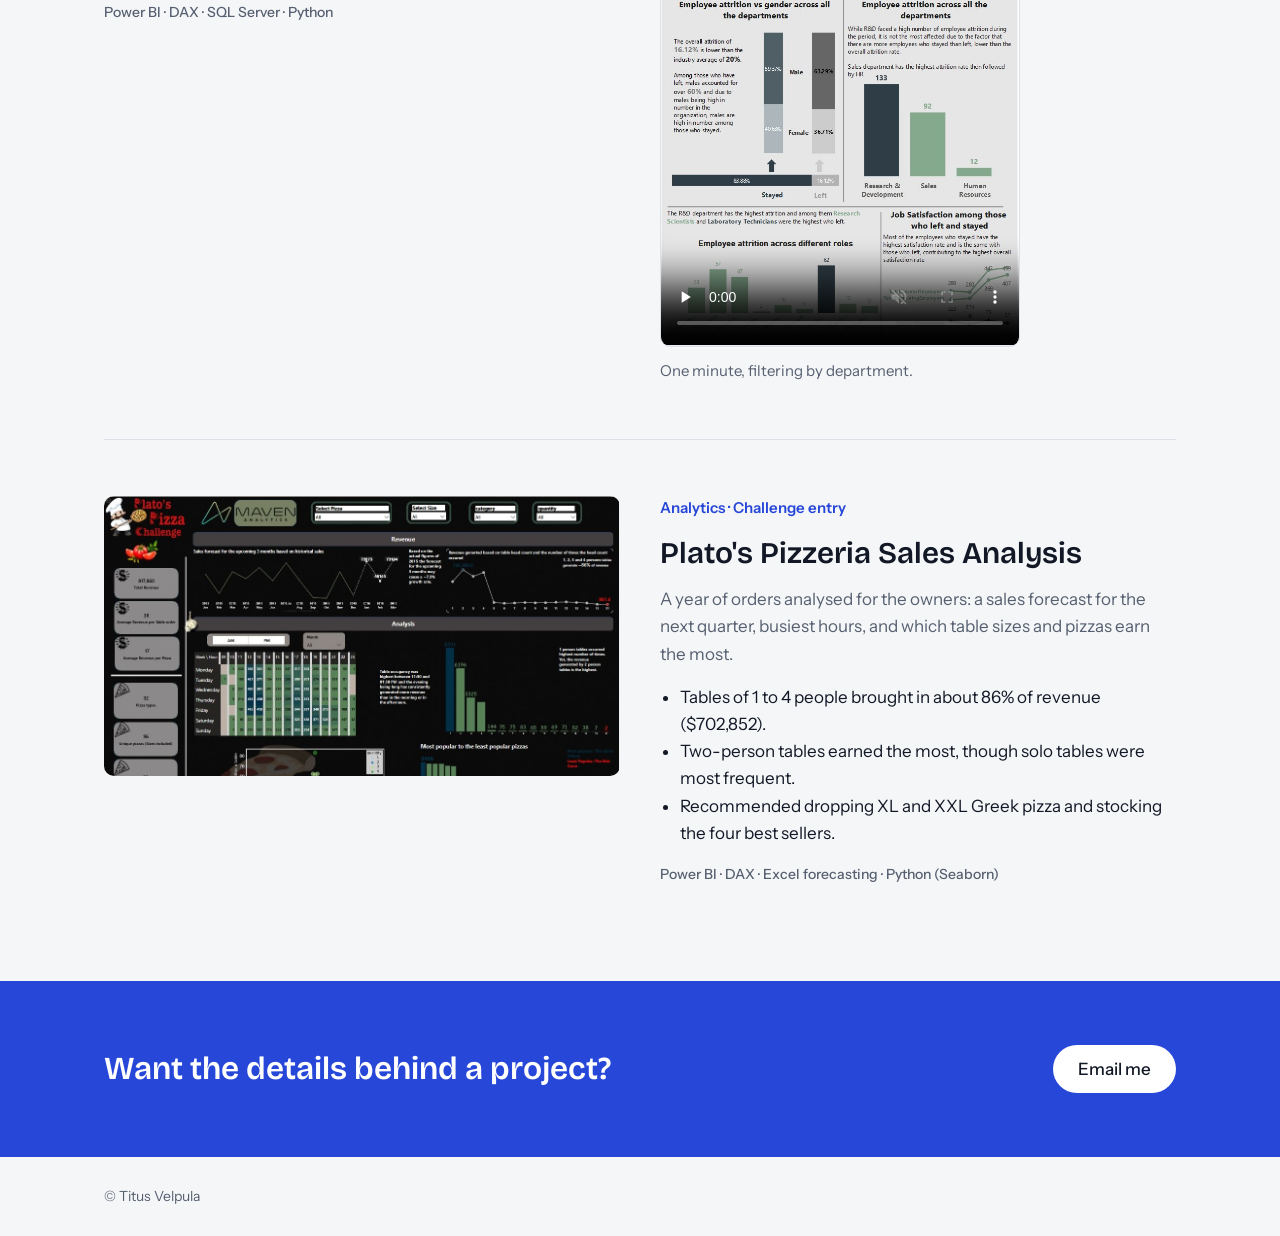
==== commit fff1c85b: "Reorder analytics projects" ====
--- a/projects.html
+++ b/projects.html
@@ -36,7 +36,6 @@
     </div>
   </section>
 
-  <!-- ===================== AI: PRODUCTION WORK ===================== -->
   <!-- ===================== AI: HOW I WORK ===================== -->
   <div id="ai" class="container group-head">
     <h2 class="group-title">AI and automation</h2>
@@ -119,81 +118,9 @@
   </div>
   <section class="container" aria-label="Analytics projects" style="padding-bottom:40px">
 
-    <article id="attrition" class="project-live" aria-labelledby="hr-h">
-      <div class="live-head">
-        <p class="label">Analytics · Interactive</p>
-        <h2 id="hr-h">Employee Attrition Analysis</h2>
-        <p class="muted">IBM's HR sample dataset, analysed to find what drives people to leave. Logic prototyped in SQL Server, then rebuilt as DAX measures.</p>
-      </div>
-
-      <div class="embed">
-        <div class="embed-bar">
-          <span class="embed-dot" aria-hidden="true"></span>
-          <span>Live Power BI report</span>
-          <a href="https://app.powerbi.com/view?r=eyJrIjoiYzljOGYwOTYtNDM2Yy00MzIwLWIzOWYtMWFjMzM3MjczYWNkIiwidCI6IjA2OGJkYmZkLWZjN2QtNDEyYS04OWFiLTNiNmY1OWVkMmQ4MSJ9&amp;pageName=ReportSection2e98980d72b06ca10860">Open full screen</a>
-        </div>
-        <div class="embed-frame" style="aspect-ratio: 930 / 663.5">
-          <iframe title="Employee attrition dashboard"
-            src="https://app.powerbi.com/view?r=eyJrIjoiYzljOGYwOTYtNDM2Yy00MzIwLWIzOWYtMWFjMzM3MjczYWNkIiwidCI6IjA2OGJkYmZkLWZjN2QtNDEyYS04OWFiLTNiNmY1OWVkMmQ4MSJ9&amp;pageName=ReportSection2e98980d72b06ca10860"
-            loading="lazy" allowfullscreen></iframe>
-        </div>
-      </div>
-
-      <div class="live-notes">
-        <div>
-          <h3>Key findings</h3>
-          <ul>
-            <li>Separated overall attrition (16.12%) from the period attrition rate (17.5%).</li>
-            <li>221 of 237 leavers had 20 or fewer years' experience and earned under $10,000 a month.</li>
-          </ul>
-          <p class="stack" style="margin-top:16px">Power BI · DAX · SQL Server · Python</p>
-        </div>
-        <div>
-          <h3>Walkthrough</h3>
-          <video class="walkthrough" controls muted playsinline preload="none" poster="assets/attrition.jpg">
-            <source src="assets/attrition-walkthrough.mp4" type="video/mp4">
-            <a href="assets/attrition-walkthrough.mp4">Download the walkthrough video</a>
-          </video>
-          <p class="muted" style="font-size:15px">One minute, filtering by department.</p>
-        </div>
-      </div>
-    </article>
-
-    <article id="ski" class="project-live" aria-labelledby="ski-h">
-      <div class="live-head">
-        <p class="label">Analytics · Interactive</p>
-        <h2 id="ski-h">Ski Resorts Planner</h2>
-        <p class="muted">An app-style, two-page report to plan a ski trip across 499 resorts, with monthly snow cover for each one. Start with Check Snow % or Resorts.</p>
-      </div>
-
-      <div class="embed">
-        <div class="embed-bar">
-          <span class="embed-dot" aria-hidden="true"></span>
-          <span>Live Power BI report</span>
-          <a href="https://app.powerbi.com/view?r=eyJrIjoiOTk5NDNiN2ItMjIzNy00NjA5LThiOGItODU4MjFjMWRiYmMzIiwidCI6IjA2OGJkYmZkLWZjN2QtNDEyYS04OWFiLTNiNmY1OWVkMmQ4MSJ9">Open full screen</a>
-        </div>
-        <div class="embed-frame" style="aspect-ratio: 900 / 804">
-          <iframe title="Ski resorts planner dashboard"
-            src="https://app.powerbi.com/view?r=eyJrIjoiOTk5NDNiN2ItMjIzNy00NjA5LThiOGItODU4MjFjMWRiYmMzIiwidCI6IjA2OGJkYmZkLWZjN2QtNDEyYS04OWFiLTNiNmY1OWVkMmQ4MSJ9"
-            loading="lazy" allowfullscreen></iframe>
-        </div>
-      </div>
-
-      <div class="live-notes">
-        <div>
-          <h3>How it works</h3>
-          <ul>
-            <li>Matched each resort to the nearest snow-cover reading using INDEX, MATCH and ABS on latitude and longitude.</li>
-            <li>A MySQL view surfaces resorts that suit every skill level.</li>
-          </ul>
-          <p class="stack" style="margin-top:16px">Power BI · Excel · MySQL</p>
-        </div>
-      </div>
-    </article>
-
     <!-- A project with a live Power BI dashboard. To embed another report, copy this
          whole <article> and change the text and the iframe's src link. -->
-    <article id="electricity" class="project-live" aria-labelledby="elec-h">
+    <article id="electricity" class="project-live" style="border-top:0" aria-labelledby="elec-h">
       <div class="live-head">
         <p class="label">Analytics · Real data · Interactive</p>
         <h2 id="elec-h">NZ Electricity Generation and Consumption</h2>
@@ -265,15 +192,80 @@
         </div>
       </div>
     </article>
-  </section>
-
-  <section class="accent-band" aria-labelledby="cta-h">
-    <div class="container" style="padding-top:64px; padding-bottom:64px; display:flex; flex-wrap:wrap; align-items:center; justify-content:space-between; gap:24px">
-      <h2 id="cta-h" style="font-size:32px; font-weight:600; line-height:1.2">Want the details behind a project?</h2>
-      <a class="btn" style="background:#FFFFFF; color:var(--ink)" href="mailto:titusdinkar@gmail.com">Email me</a>
-    </div>
-  </section>
-    <article id="pizza" class="project" style="border-top:0" aria-labelledby="pizza-h">
+
+    <article id="ski" class="project-live" aria-labelledby="ski-h">
+      <div class="live-head">
+        <p class="label">Analytics · Interactive</p>
+        <h2 id="ski-h">Ski Resorts Planner</h2>
+        <p class="muted">An app-style, two-page report to plan a ski trip across 499 resorts, with monthly snow cover for each one. Start with Check Snow % or Resorts.</p>
+      </div>
+
+      <div class="embed">
+        <div class="embed-bar">
+          <span class="embed-dot" aria-hidden="true"></span>
+          <span>Live Power BI report</span>
+          <a href="https://app.powerbi.com/view?r=eyJrIjoiOTk5NDNiN2ItMjIzNy00NjA5LThiOGItODU4MjFjMWRiYmMzIiwidCI6IjA2OGJkYmZkLWZjN2QtNDEyYS04OWFiLTNiNmY1OWVkMmQ4MSJ9">Open full screen</a>
+        </div>
+        <div class="embed-frame" style="aspect-ratio: 900 / 804">
+          <iframe title="Ski resorts planner dashboard"
+            src="https://app.powerbi.com/view?r=eyJrIjoiOTk5NDNiN2ItMjIzNy00NjA5LThiOGItODU4MjFjMWRiYmMzIiwidCI6IjA2OGJkYmZkLWZjN2QtNDEyYS04OWFiLTNiNmY1OWVkMmQ4MSJ9"
+            loading="lazy" allowfullscreen></iframe>
+        </div>
+      </div>
+
+      <div class="live-notes">
+        <div>
+          <h3>How it works</h3>
+          <ul>
+            <li>Matched each resort to the nearest snow-cover reading using INDEX, MATCH and ABS on latitude and longitude.</li>
+            <li>A MySQL view surfaces resorts that suit every skill level.</li>
+          </ul>
+          <p class="stack" style="margin-top:16px">Power BI · Excel · MySQL</p>
+        </div>
+      </div>
+    </article>
+
+    <article id="attrition" class="project-live" aria-labelledby="hr-h">
+      <div class="live-head">
+        <p class="label">Analytics · Interactive</p>
+        <h2 id="hr-h">Employee Attrition Analysis</h2>
+        <p class="muted">IBM's HR sample dataset, analysed to find what drives people to leave. Logic prototyped in SQL Server, then rebuilt as DAX measures.</p>
+      </div>
+
+      <div class="embed">
+        <div class="embed-bar">
+          <span class="embed-dot" aria-hidden="true"></span>
+          <span>Live Power BI report</span>
+          <a href="https://app.powerbi.com/view?r=eyJrIjoiYzljOGYwOTYtNDM2Yy00MzIwLWIzOWYtMWFjMzM3MjczYWNkIiwidCI6IjA2OGJkYmZkLWZjN2QtNDEyYS04OWFiLTNiNmY1OWVkMmQ4MSJ9&amp;pageName=ReportSection2e98980d72b06ca10860">Open full screen</a>
+        </div>
+        <div class="embed-frame" style="aspect-ratio: 930 / 663.5">
+          <iframe title="Employee attrition dashboard"
+            src="https://app.powerbi.com/view?r=eyJrIjoiYzljOGYwOTYtNDM2Yy00MzIwLWIzOWYtMWFjMzM3MjczYWNkIiwidCI6IjA2OGJkYmZkLWZjN2QtNDEyYS04OWFiLTNiNmY1OWVkMmQ4MSJ9&amp;pageName=ReportSection2e98980d72b06ca10860"
+            loading="lazy" allowfullscreen></iframe>
+        </div>
+      </div>
+
+      <div class="live-notes">
+        <div>
+          <h3>Key findings</h3>
+          <ul>
+            <li>Separated overall attrition (16.12%) from the period attrition rate (17.5%).</li>
+            <li>221 of 237 leavers had 20 or fewer years' experience and earned under $10,000 a month.</li>
+          </ul>
+          <p class="stack" style="margin-top:16px">Power BI · DAX · SQL Server · Python</p>
+        </div>
+        <div>
+          <h3>Walkthrough</h3>
+          <video class="walkthrough" controls muted playsinline preload="none" poster="assets/attrition.jpg">
+            <source src="assets/attrition-walkthrough.mp4" type="video/mp4">
+            <a href="assets/attrition-walkthrough.mp4">Download the walkthrough video</a>
+          </video>
+          <p class="muted" style="font-size:15px">One minute, filtering by department.</p>
+        </div>
+      </div>
+    </article>
+
+    <article id="pizza" class="project" aria-labelledby="pizza-h">
       <div><a href="assets/pizza.jpg"><img class="shot" src="assets/pizza.jpg" alt="Plato's Pizzeria sales dashboard: revenue forecast, table occupancy heatmap, pizza popularity and key takeaways" loading="lazy"></a></div>
       <div>
         <p class="label">Analytics · Challenge entry</p>
@@ -288,6 +280,16 @@
         <!-- <a href="PASTE-REPORT-LINK" style="font-weight:500">View report</a> -->
       </div>
     </article>
+
+  </section>
+
+  <section class="accent-band" aria-labelledby="cta-h">
+    <div class="container" style="padding-top:64px; padding-bottom:64px; display:flex; flex-wrap:wrap; align-items:center; justify-content:space-between; gap:24px">
+      <h2 id="cta-h" style="font-size:32px; font-weight:600; line-height:1.2">Want the details behind a project?</h2>
+      <a class="btn" style="background:#FFFFFF; color:var(--ink)" href="mailto:titusdinkar@gmail.com">Email me</a>
+    </div>
+  </section>
+
 </main>
 
 <footer class="container site-footer">© Titus Velpula</footer>
